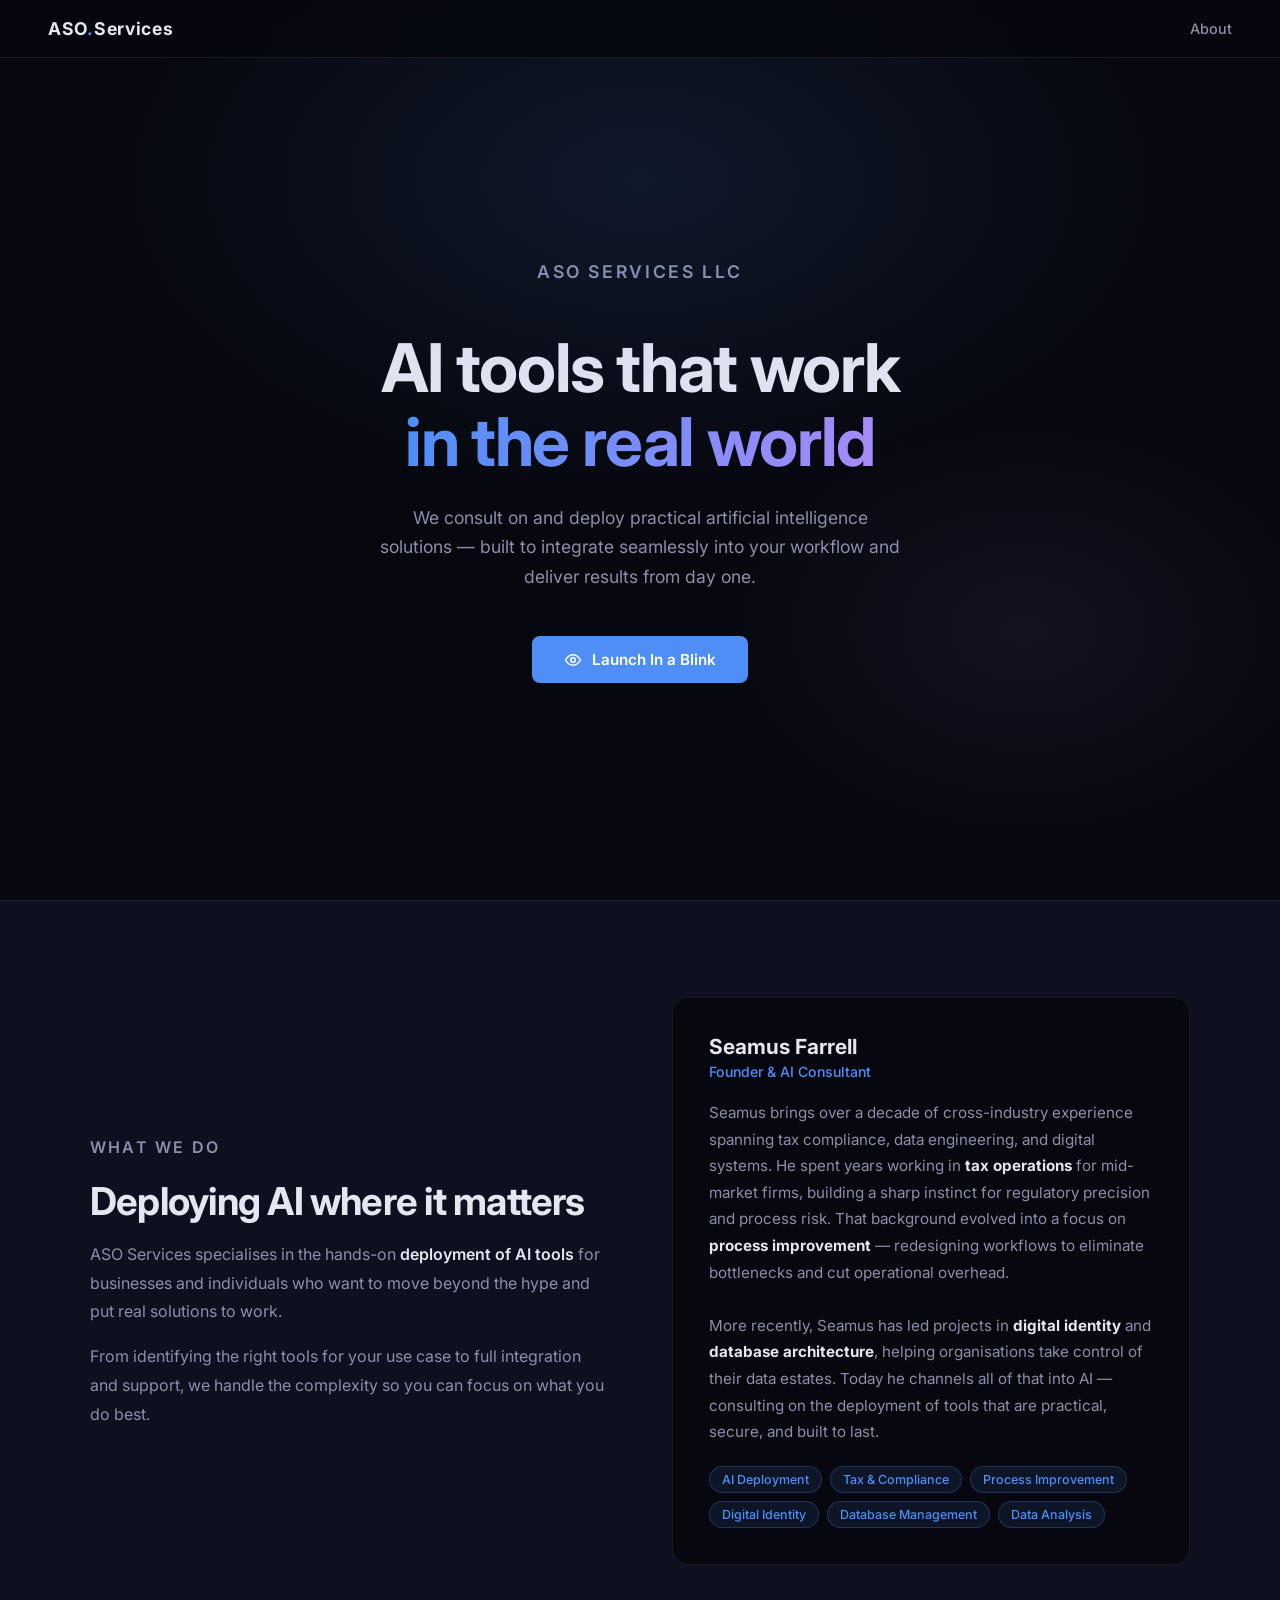
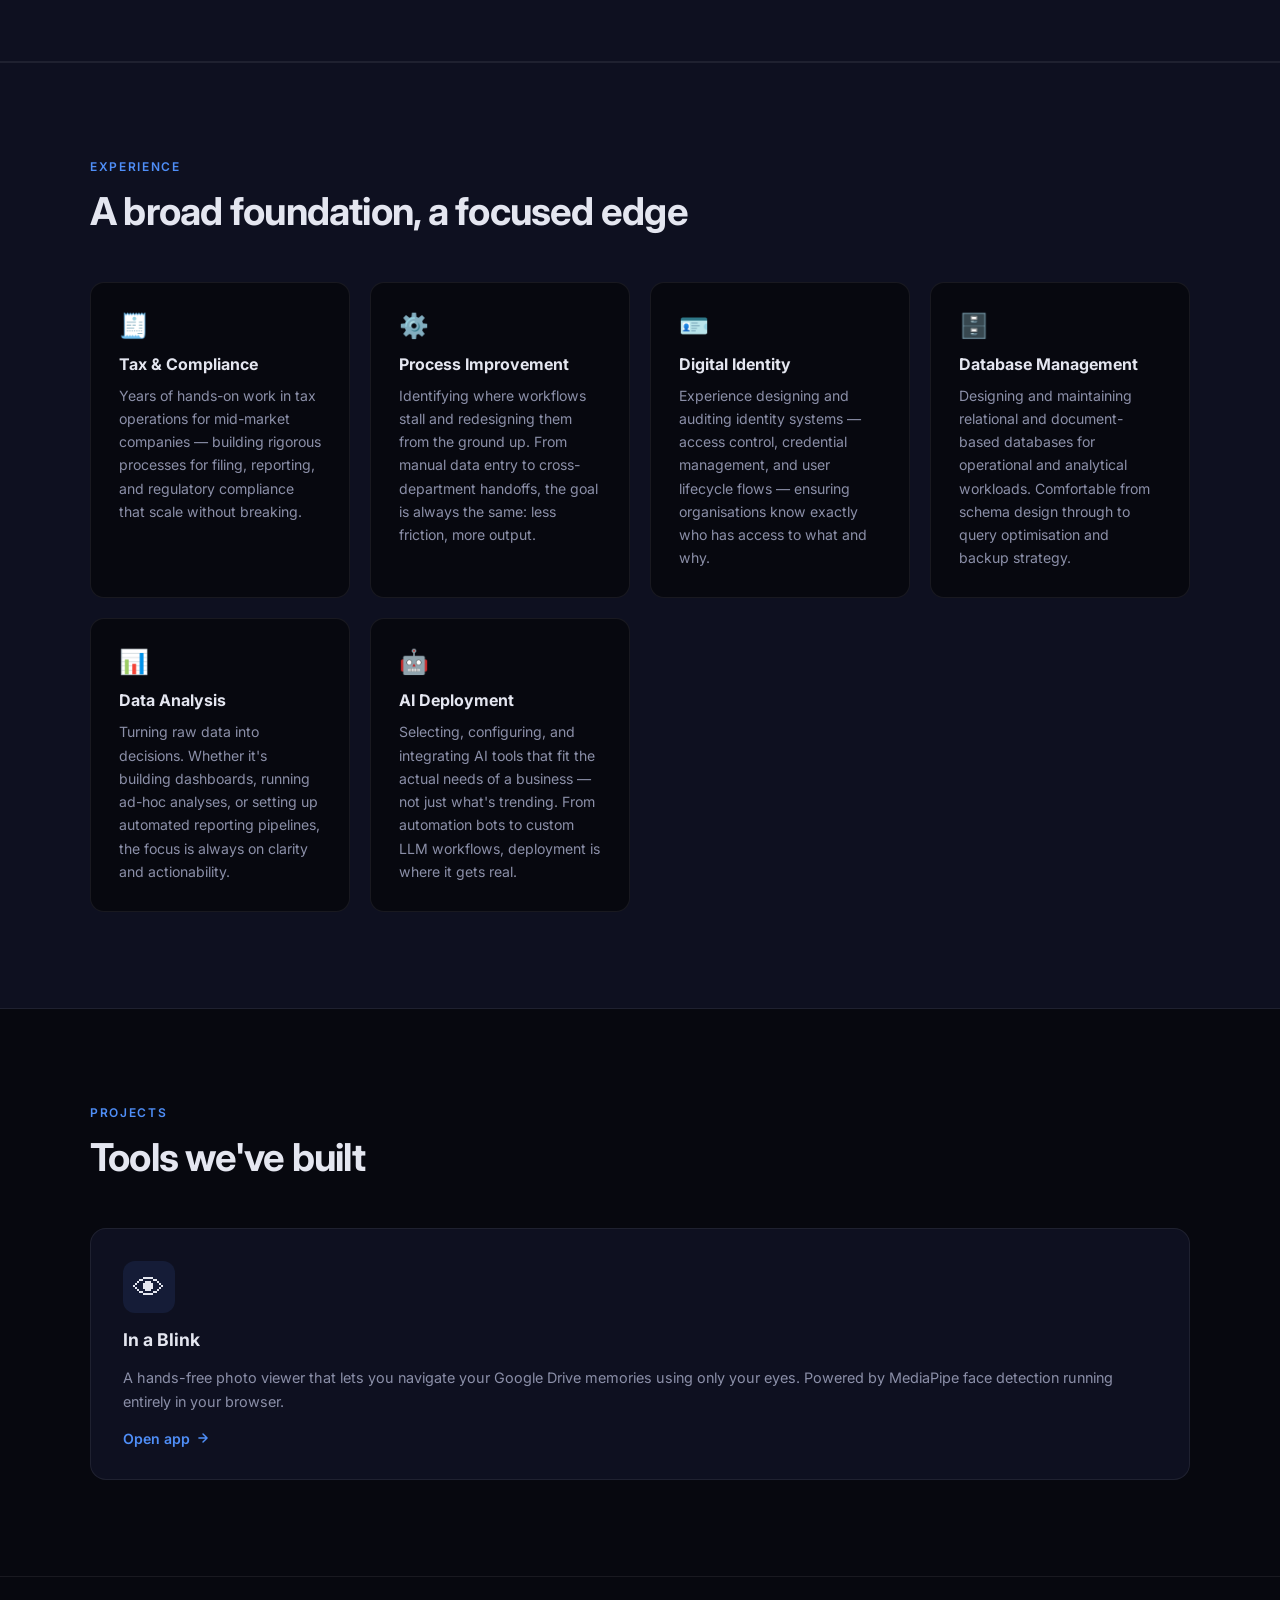
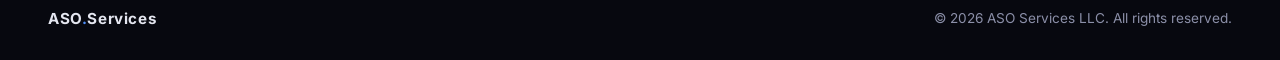
==== index.html @ 6b15230a "Expand founder bio and add expertise section Co-Authored-By: Claude Sonnet 4.6 <noreply@anthropic.co" ====
<!DOCTYPE html>
<html lang="en">
<head>
  <meta charset="UTF-8" />
  <meta name="viewport" content="width=device-width, initial-scale=1.0"/>
  <title>ASO Services LLC</title>
  <link rel="preconnect" href="https://fonts.googleapis.com" />
  <link rel="preconnect" href="https://fonts.gstatic.com" crossorigin />
  <link href="https://fonts.googleapis.com/css2?family=Inter:wght@300;400;500;600;700&display=swap" rel="stylesheet" />
  <style>
    *, *::before, *::after { margin: 0; padding: 0; box-sizing: border-box; }

    :root {
      --bg:        #07080f;
      --surface:   #0e1020;
      --border:    rgba(255,255,255,0.07);
      --accent:    #4f8ef7;
      --accent2:   #a78bfa;
      --text:      #e4e6f0;
      --muted:     #8b8fa8;
    }

    html { scroll-behavior: smooth; }

    body {
      font-family: 'Inter', sans-serif;
      background: var(--bg);
      color: var(--text);
      min-height: 100vh;
      overflow-x: hidden;
    }

    /* ── NAV ── */
    nav {
      position: fixed;
      top: 0; left: 0; right: 0;
      z-index: 100;
      display: flex;
      justify-content: space-between;
      align-items: center;
      padding: 18px 48px;
      background: rgba(7,8,15,0.85);
      backdrop-filter: blur(12px);
      border-bottom: 1px solid var(--border);
    }
    .nav-logo {
      font-size: 1.1rem;
      font-weight: 700;
      letter-spacing: 0.04em;
      color: var(--text);
    }
    .nav-logo span { color: var(--accent); }
    nav a.nav-link {
      color: var(--muted);
      text-decoration: none;
      font-size: 0.9rem;
      font-weight: 500;
      transition: color 0.2s;
    }
    nav a.nav-link:hover { color: var(--text); }

    /* ── HERO ── */
    .hero {
      min-height: 100vh;
      display: flex;
      flex-direction: column;
      justify-content: center;
      align-items: center;
      text-align: center;
      padding: 120px 24px 80px;
      position: relative;
    }
    .hero::before {
      content: '';
      position: absolute;
      inset: 0;
      background:
        radial-gradient(ellipse 60% 50% at 50% 20%, rgba(79,142,247,0.12) 0%, transparent 70%),
        radial-gradient(ellipse 40% 40% at 80% 70%, rgba(167,139,250,0.08) 0%, transparent 60%);
      pointer-events: none;
    }
    .hero-eyebrow {
      font-size: 0.78rem;
      font-weight: 600;
      letter-spacing: 0.15em;
      text-transform: uppercase;
      color: var(--accent);
      margin-bottom: 20px;
    }
    .hero h1 {
      font-size: clamp(2.4rem, 6vw, 4.2rem);
      font-weight: 700;
      line-height: 1.1;
      letter-spacing: -0.02em;
      max-width: 760px;
      margin-bottom: 24px;
    }
    .hero h1 .grad {
      background: linear-gradient(90deg, var(--accent), var(--accent2));
      -webkit-background-clip: text;
      -webkit-text-fill-color: transparent;
      background-clip: text;
    }
    .hero p {
      font-size: 1.1rem;
      color: var(--muted);
      max-width: 520px;
      line-height: 1.7;
      margin-bottom: 44px;
    }
    .btn-primary {
      display: inline-flex;
      align-items: center;
      gap: 10px;
      background: var(--accent);
      color: #fff;
      font-family: inherit;
      font-size: 0.95rem;
      font-weight: 600;
      padding: 14px 32px;
      border-radius: 8px;
      text-decoration: none;
      border: none;
      cursor: pointer;
      transition: opacity 0.2s, transform 0.2s;
    }
    .btn-primary:hover { opacity: 0.88; transform: translateY(-1px); }
    .btn-primary svg { width: 18px; height: 18px; }

    /* ── SECTION SHARED ── */
    section { padding: 96px 24px; }
    .section-inner {
      max-width: 1100px;
      margin: 0 auto;
    }
    .section-label {
      font-size: 0.75rem;
      font-weight: 600;
      letter-spacing: 0.14em;
      text-transform: uppercase;
      color: var(--accent);
      margin-bottom: 14px;
    }
    h2 {
      font-size: clamp(1.6rem, 3.5vw, 2.4rem);
      font-weight: 700;
      letter-spacing: -0.02em;
      margin-bottom: 16px;
    }

    /* ── ABOUT ── */
    #about { background: var(--surface); border-top: 1px solid var(--border); border-bottom: 1px solid var(--border); }
    .about-grid {
      display: grid;
      grid-template-columns: 1fr 1fr;
      gap: 64px;
      align-items: center;
    }
    .about-text p {
      color: var(--muted);
      line-height: 1.8;
      font-size: 1rem;
      margin-bottom: 16px;
    }
    .about-text p:last-child { margin-bottom: 0; }
    .about-text strong { color: var(--text); font-weight: 600; }
    .about-card {
      background: var(--bg);
      border: 1px solid var(--border);
      border-radius: 16px;
      padding: 36px;
    }
    .founder-name {
      font-size: 1.3rem;
      font-weight: 700;
      margin-bottom: 4px;
    }
    .founder-title {
      font-size: 0.88rem;
      color: var(--accent);
      font-weight: 500;
      margin-bottom: 20px;
    }
    .founder-bio {
      color: var(--muted);
      line-height: 1.75;
      font-size: 0.95rem;
    }
    .tag-list {
      display: flex;
      flex-wrap: wrap;
      gap: 8px;
      margin-top: 20px;
    }
    .tag {
      font-size: 0.78rem;
      font-weight: 500;
      padding: 5px 12px;
      border-radius: 99px;
      background: rgba(79,142,247,0.1);
      border: 1px solid rgba(79,142,247,0.25);
      color: var(--accent);
    }

    /* ── EXPERTISE ── */
    #expertise { background: var(--surface); border-top: 1px solid var(--border); border-bottom: 1px solid var(--border); }
    .expertise-grid {
      display: grid;
      grid-template-columns: repeat(auto-fit, minmax(260px, 1fr));
      gap: 20px;
      margin-top: 48px;
    }
    .expertise-card {
      background: var(--bg);
      border: 1px solid var(--border);
      border-radius: 14px;
      padding: 28px;
      transition: border-color 0.2s;
    }
    .expertise-card:hover { border-color: rgba(167,139,250,0.4); }
    .expertise-icon {
      font-size: 1.5rem;
      margin-bottom: 14px;
    }
    .expertise-card h3 {
      font-size: 1rem;
      font-weight: 700;
      margin-bottom: 10px;
    }
    .expertise-card p {
      color: var(--muted);
      font-size: 0.88rem;
      line-height: 1.65;
    }

    /* ── PROJECTS ── */
    #projects { background: var(--bg); }
    .projects-grid {
      display: grid;
      grid-template-columns: repeat(auto-fit, minmax(300px, 1fr));
      gap: 24px;
      margin-top: 48px;
    }
    .project-card {
      background: var(--surface);
      border: 1px solid var(--border);
      border-radius: 16px;
      padding: 32px;
      display: flex;
      flex-direction: column;
      gap: 16px;
      transition: border-color 0.2s, transform 0.2s;
    }
    .project-card:hover { border-color: rgba(79,142,247,0.4); transform: translateY(-3px); }
    .project-icon {
      font-size: 2rem;
      width: 52px;
      height: 52px;
      display: flex;
      align-items: center;
      justify-content: center;
      background: rgba(79,142,247,0.1);
      border-radius: 12px;
    }
    .project-card h3 { font-size: 1.1rem; font-weight: 700; }
    .project-card p { color: var(--muted); font-size: 0.9rem; line-height: 1.65; flex: 1; }
    .project-link {
      display: inline-flex;
      align-items: center;
      gap: 6px;
      color: var(--accent);
      font-size: 0.88rem;
      font-weight: 600;
      text-decoration: none;
      transition: gap 0.2s;
    }
    .project-link:hover { gap: 10px; }

    /* ── FOOTER ── */
    footer {
      border-top: 1px solid var(--border);
      padding: 32px 48px;
      display: flex;
      justify-content: space-between;
      align-items: center;
      color: var(--muted);
      font-size: 0.85rem;
    }
    footer .nav-logo { font-size: 0.95rem; }

    /* ── RESPONSIVE ── */
    @media (max-width: 700px) {
      nav { padding: 16px 20px; }
      .about-grid { grid-template-columns: 1fr; gap: 36px; }
      footer { flex-direction: column; gap: 12px; text-align: center; }
    }
  </style>
</head>
<body>

  <nav>
    <div class="nav-logo">ASO<span>.</span>Services</div>
    <a href="#about" class="nav-link">About</a>
  </nav>

  <!-- HERO -->
  <section class="hero">
    <p class="hero-eyebrow">ASO Services LLC</p>
    <h1>AI tools that work<br><span class="grad">in the real world</span></h1>
    <p>We consult on and deploy practical artificial intelligence solutions — built to integrate seamlessly into your workflow and deliver results from day one.</p>
    <a href="app.html" class="btn-primary">
      <svg viewBox="0 0 24 24" fill="none" stroke="currentColor" stroke-width="2" stroke-linecap="round" stroke-linejoin="round">
        <circle cx="12" cy="12" r="3"/><path d="M2 12s4-7 10-7 10 7 10 7-4 7-10 7-10-7-10-7z"/>
      </svg>
      Launch In a Blink
    </a>
  </section>

  <!-- ABOUT -->
  <section id="about">
    <div class="section-inner">
      <div class="about-grid">
        <div class="about-text">
          <p class="section-label">What We Do</p>
          <h2>Deploying AI where it matters</h2>
          <p>ASO Services specialises in the hands-on <strong>deployment of AI tools</strong> for businesses and individuals who want to move beyond the hype and put real solutions to work.</p>
          <p>From identifying the right tools for your use case to full integration and support, we handle the complexity so you can focus on what you do best.</p>
        </div>
        <div class="about-card">
          <div class="founder-name">Seamus Farrell</div>
          <div class="founder-title">Founder &amp; AI Consultant</div>
          <div class="founder-bio">
            Seamus brings over a decade of cross-industry experience spanning tax compliance, data engineering, and digital systems. He spent years working in <strong style="color:var(--text)">tax operations</strong> for mid-market firms, building a sharp instinct for regulatory precision and process risk. That background evolved into a focus on <strong style="color:var(--text)">process improvement</strong> — redesigning workflows to eliminate bottlenecks and cut operational overhead.<br><br>
            More recently, Seamus has led projects in <strong style="color:var(--text)">digital identity</strong> and <strong style="color:var(--text)">database architecture</strong>, helping organisations take control of their data estates. Today he channels all of that into AI — consulting on the deployment of tools that are practical, secure, and built to last.
          </div>
          <div class="tag-list">
            <span class="tag">AI Deployment</span>
            <span class="tag">Tax & Compliance</span>
            <span class="tag">Process Improvement</span>
            <span class="tag">Digital Identity</span>
            <span class="tag">Database Management</span>
            <span class="tag">Data Analysis</span>
          </div>
        </div>
      </div>
    </div>
  </section>

  <!-- EXPERTISE -->
  <section id="expertise">
    <div class="section-inner">
      <p class="section-label">Experience</p>
      <h2>A broad foundation, a focused edge</h2>
      <div class="expertise-grid">

        <div class="expertise-card">
          <div class="expertise-icon">🧾</div>
          <h3>Tax &amp; Compliance</h3>
          <p>Years of hands-on work in tax operations for mid-market companies — building rigorous processes for filing, reporting, and regulatory compliance that scale without breaking.</p>
        </div>

        <div class="expertise-card">
          <div class="expertise-icon">⚙️</div>
          <h3>Process Improvement</h3>
          <p>Identifying where workflows stall and redesigning them from the ground up. From manual data entry to cross-department handoffs, the goal is always the same: less friction, more output.</p>
        </div>

        <div class="expertise-card">
          <div class="expertise-icon">🪪</div>
          <h3>Digital Identity</h3>
          <p>Experience designing and auditing identity systems — access control, credential management, and user lifecycle flows — ensuring organisations know exactly who has access to what and why.</p>
        </div>

        <div class="expertise-card">
          <div class="expertise-icon">🗄️</div>
          <h3>Database Management</h3>
          <p>Designing and maintaining relational and document-based databases for operational and analytical workloads. Comfortable from schema design through to query optimisation and backup strategy.</p>
        </div>

        <div class="expertise-card">
          <div class="expertise-icon">📊</div>
          <h3>Data Analysis</h3>
          <p>Turning raw data into decisions. Whether it's building dashboards, running ad-hoc analyses, or setting up automated reporting pipelines, the focus is always on clarity and actionability.</p>
        </div>

        <div class="expertise-card">
          <div class="expertise-icon">🤖</div>
          <h3>AI Deployment</h3>
          <p>Selecting, configuring, and integrating AI tools that fit the actual needs of a business — not just what's trending. From automation bots to custom LLM workflows, deployment is where it gets real.</p>
        </div>

      </div>
    </div>
  </section>

  <!-- PROJECTS -->
  <section id="projects">
    <div class="section-inner">
      <p class="section-label">Projects</p>
      <h2>Tools we've built</h2>
      <div class="projects-grid">
        <div class="project-card">
          <div class="project-icon">👁</div>
          <h3>In a Blink</h3>
          <p>A hands-free photo viewer that lets you navigate your Google Drive memories using only your eyes. Powered by MediaPipe face detection running entirely in your browser.</p>
          <a href="app.html" class="project-link">
            Open app
            <svg width="14" height="14" viewBox="0 0 24 24" fill="none" stroke="currentColor" stroke-width="2.5" stroke-linecap="round" stroke-linejoin="round">
              <path d="M5 12h14M12 5l7 7-7 7"/>
            </svg>
          </a>
        </div>
      </div>
    </div>
  </section>

  <footer>
    <div class="nav-logo">ASO<span style="color:var(--accent)">.</span>Services</div>
    <div>&copy; 2026 ASO Services LLC. All rights reserved.</div>
  </footer>

</body>
</html>
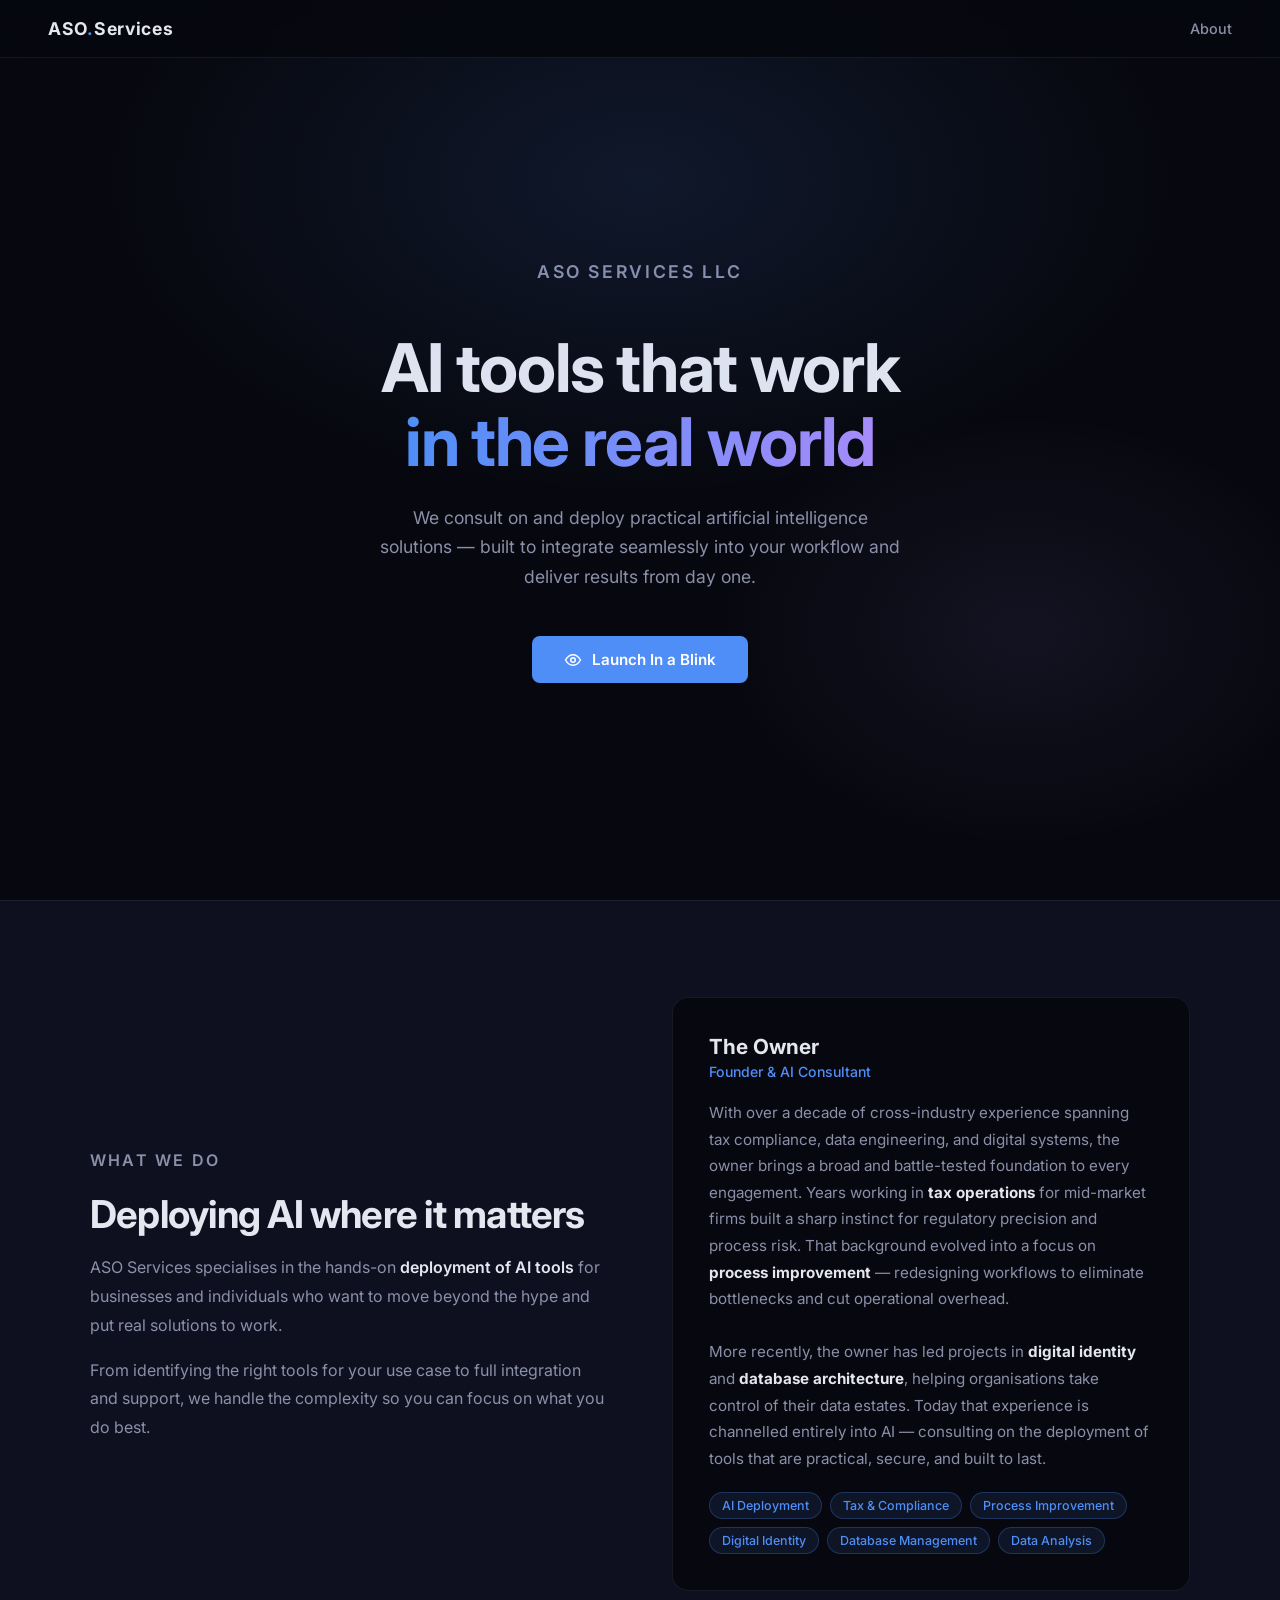
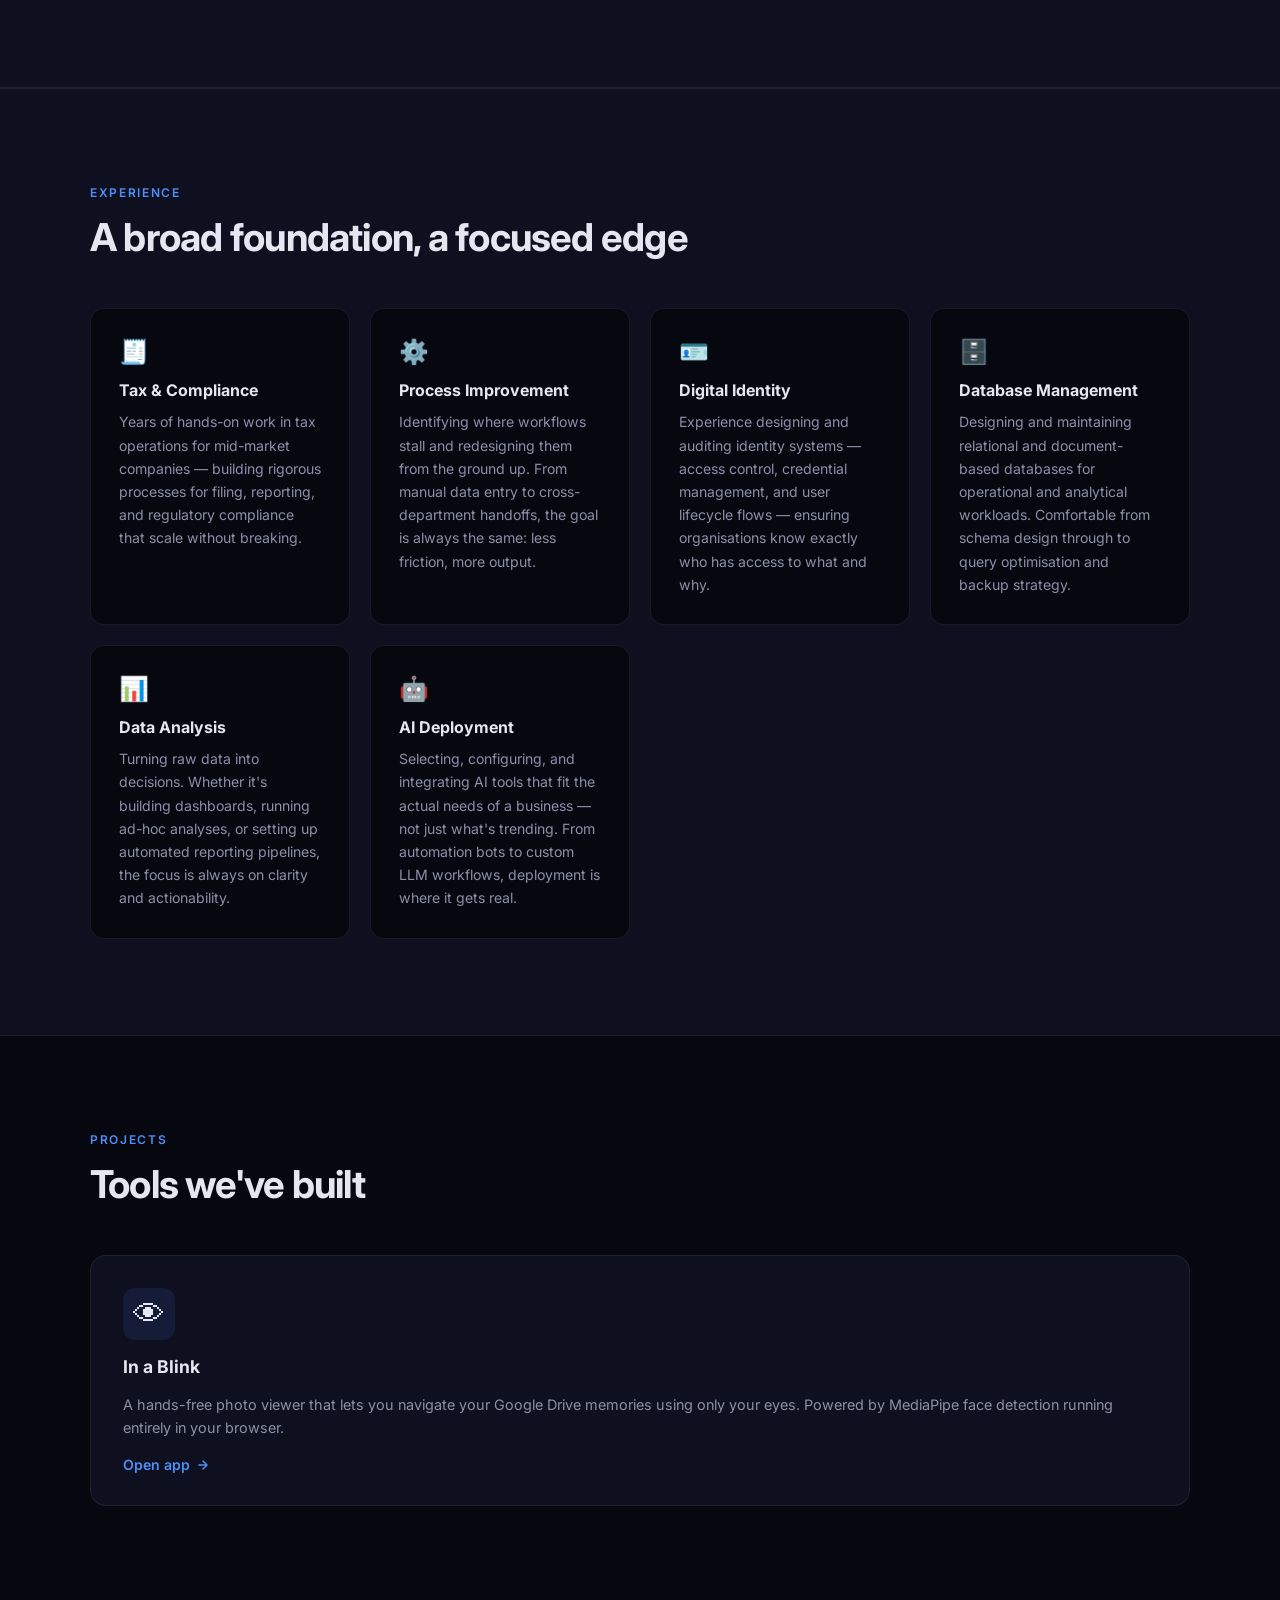
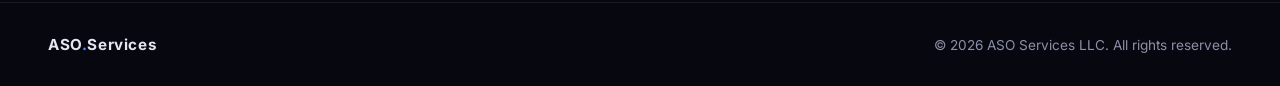
==== commit 9493f525: "Replace founder name with 'The Owner' Co-Authored-By: Claude Sonnet 4.6 <noreply@anthropic.com>" ====
--- a/index.html
+++ b/index.html
@@ -327,11 +327,11 @@
           <p>From identifying the right tools for your use case to full integration and support, we handle the complexity so you can focus on what you do best.</p>
         </div>
         <div class="about-card">
-          <div class="founder-name">Seamus Farrell</div>
+          <div class="founder-name">The Owner</div>
           <div class="founder-title">Founder &amp; AI Consultant</div>
           <div class="founder-bio">
-            Seamus brings over a decade of cross-industry experience spanning tax compliance, data engineering, and digital systems. He spent years working in <strong style="color:var(--text)">tax operations</strong> for mid-market firms, building a sharp instinct for regulatory precision and process risk. That background evolved into a focus on <strong style="color:var(--text)">process improvement</strong> — redesigning workflows to eliminate bottlenecks and cut operational overhead.<br><br>
-            More recently, Seamus has led projects in <strong style="color:var(--text)">digital identity</strong> and <strong style="color:var(--text)">database architecture</strong>, helping organisations take control of their data estates. Today he channels all of that into AI — consulting on the deployment of tools that are practical, secure, and built to last.
+            With over a decade of cross-industry experience spanning tax compliance, data engineering, and digital systems, the owner brings a broad and battle-tested foundation to every engagement. Years working in <strong style="color:var(--text)">tax operations</strong> for mid-market firms built a sharp instinct for regulatory precision and process risk. That background evolved into a focus on <strong style="color:var(--text)">process improvement</strong> — redesigning workflows to eliminate bottlenecks and cut operational overhead.<br><br>
+            More recently, the owner has led projects in <strong style="color:var(--text)">digital identity</strong> and <strong style="color:var(--text)">database architecture</strong>, helping organisations take control of their data estates. Today that experience is channelled entirely into AI — consulting on the deployment of tools that are practical, secure, and built to last.
           </div>
           <div class="tag-list">
             <span class="tag">AI Deployment</span>
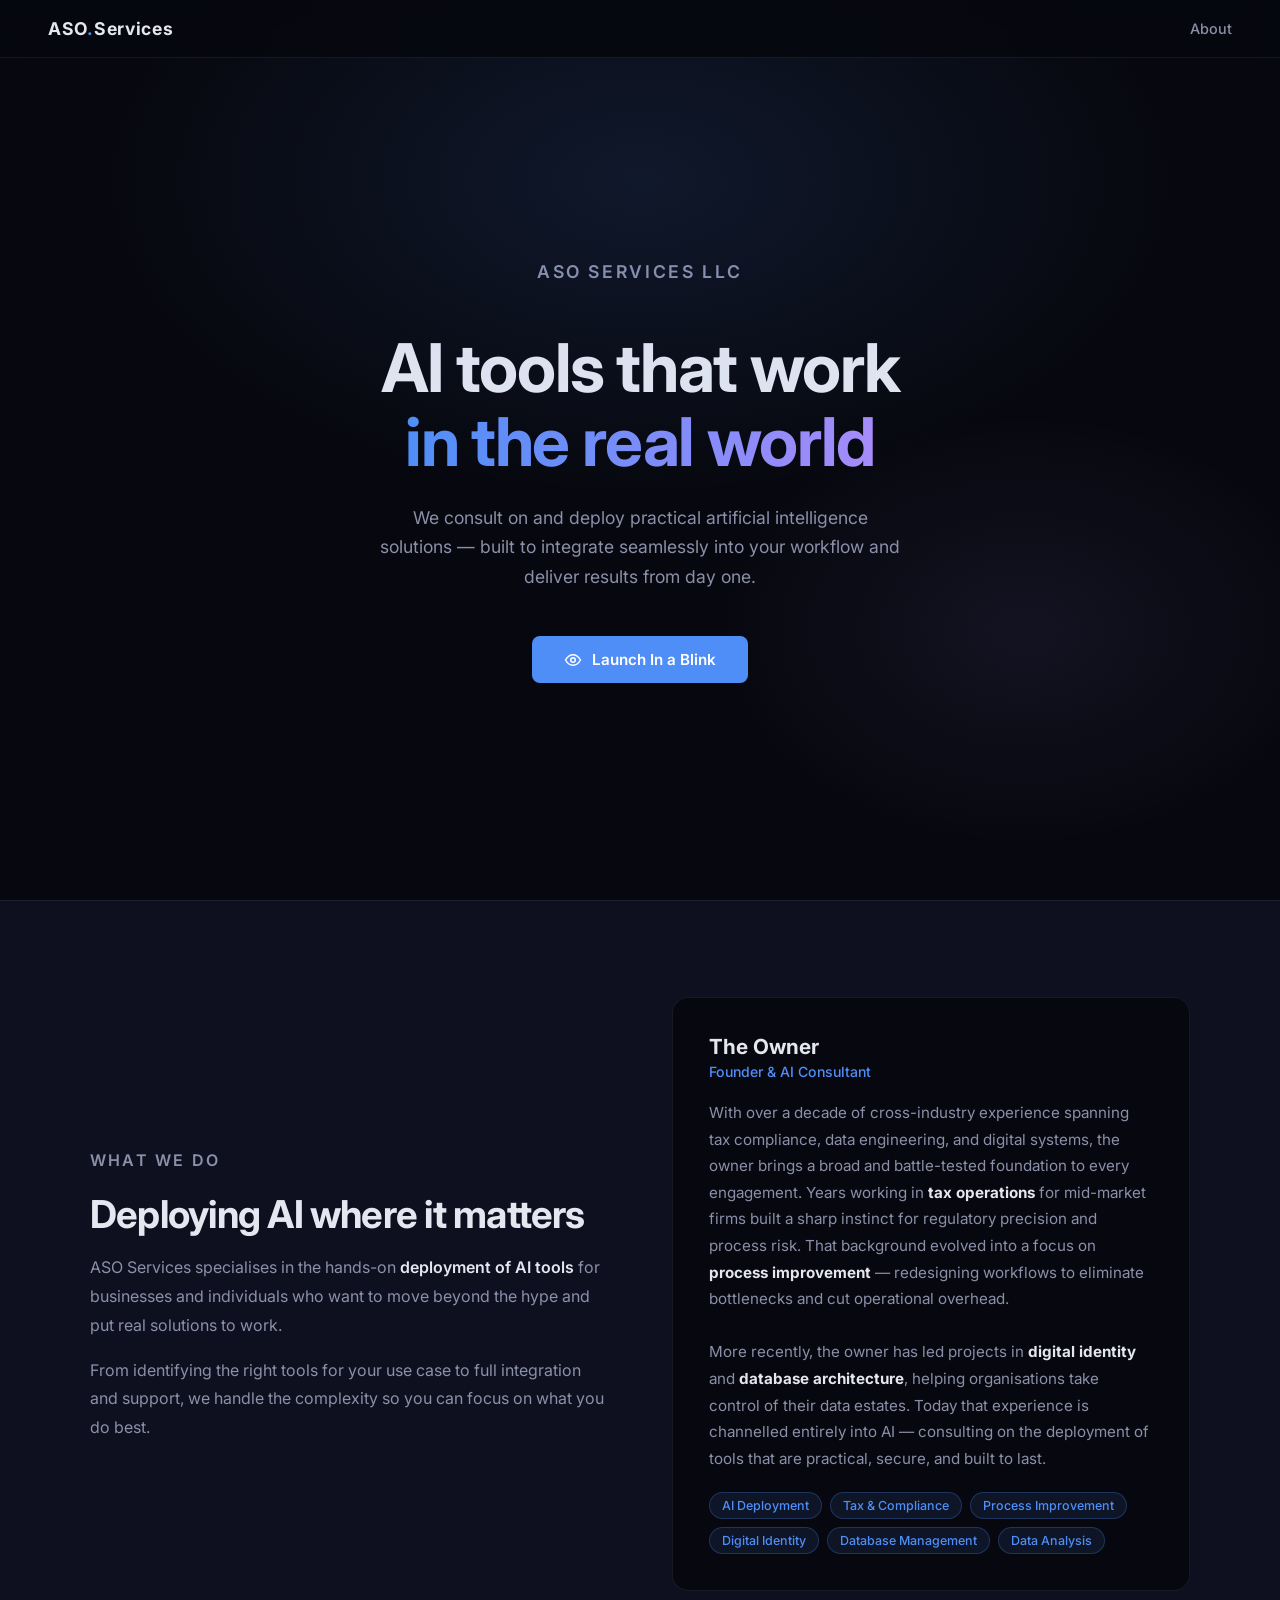
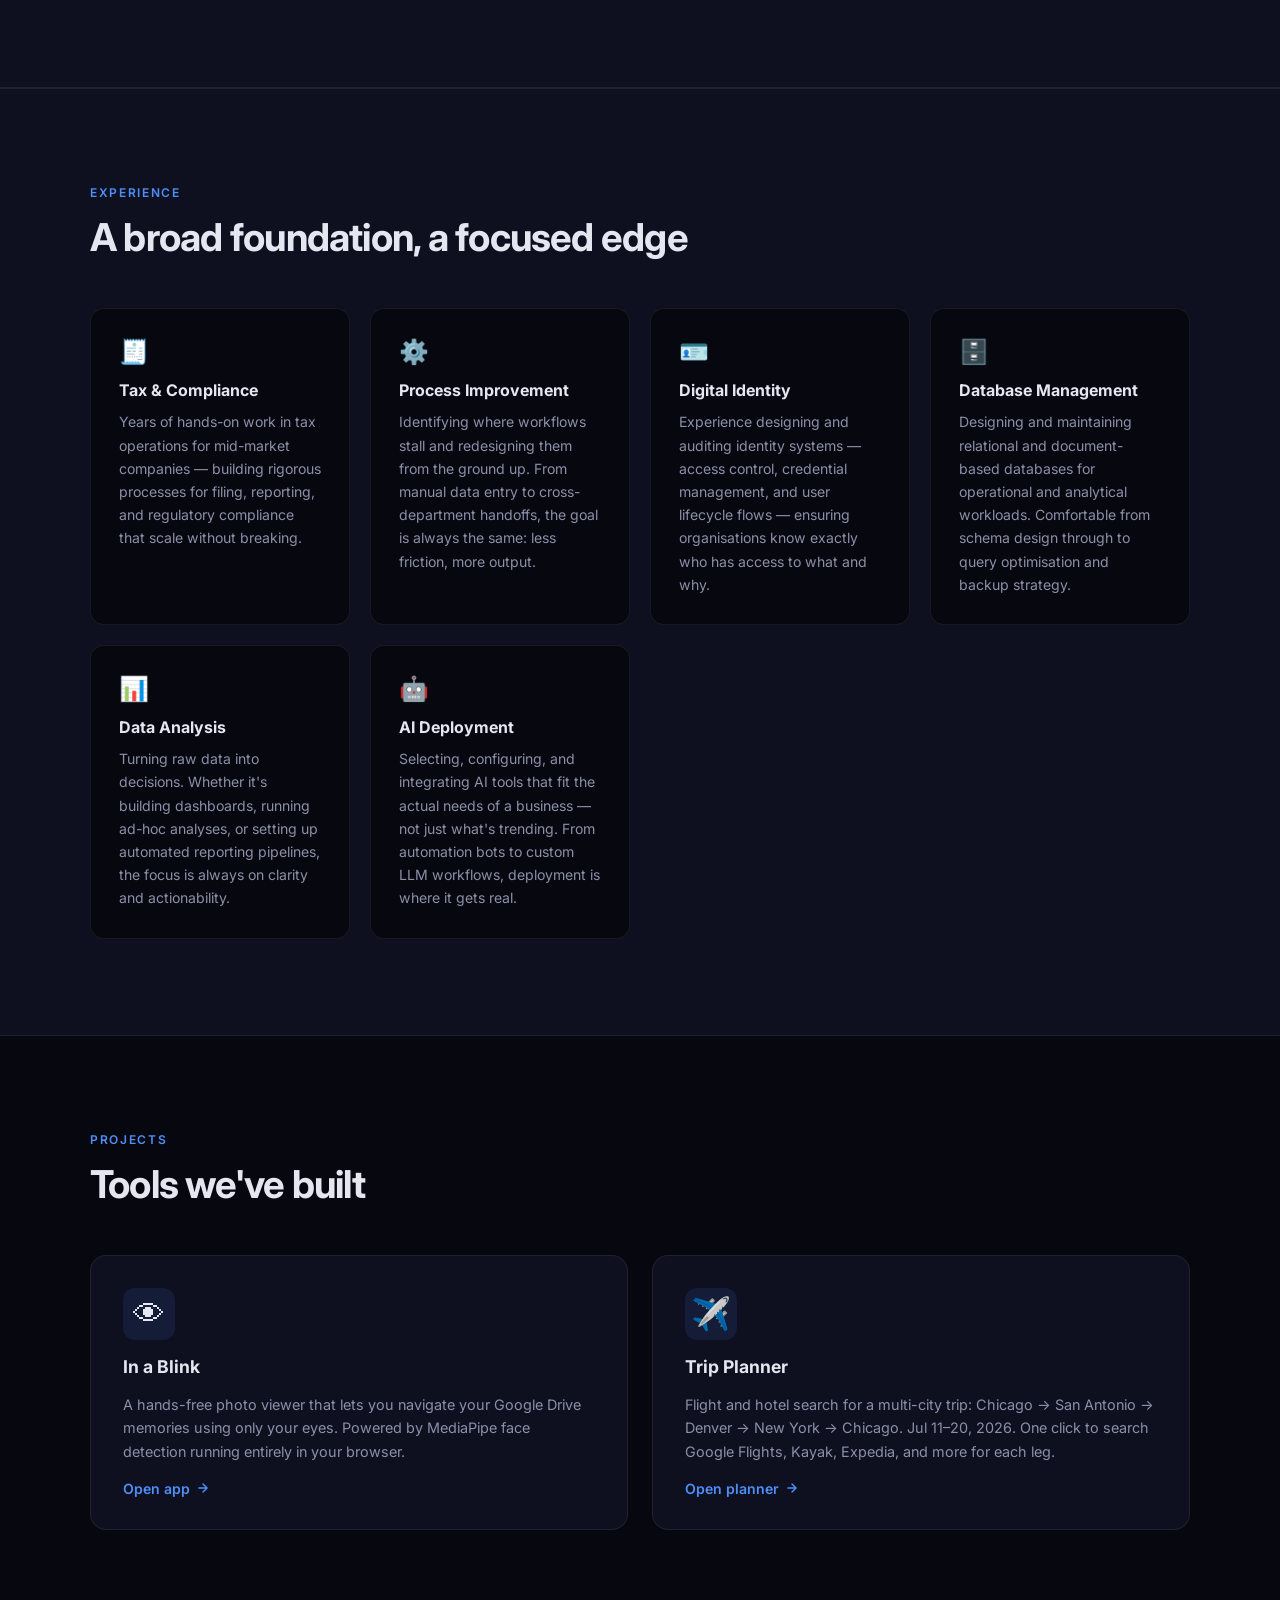
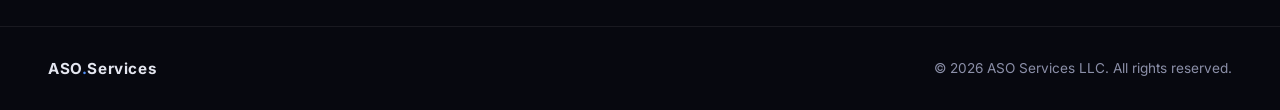
==== commit 9fdea6cb: "Add files via upload" ====
--- a/index.html
+++ b/index.html
@@ -1,423 +1,434 @@
 <!DOCTYPE html>
 <html lang="en">
 <head>
-  <meta charset="UTF-8" />
-  <meta name="viewport" content="width=device-width, initial-scale=1.0"/>
-  <title>ASO Services LLC</title>
-  <link rel="preconnect" href="https://fonts.googleapis.com" />
-  <link rel="preconnect" href="https://fonts.gstatic.com" crossorigin />
-  <link href="https://fonts.googleapis.com/css2?family=Inter:wght@300;400;500;600;700&display=swap" rel="stylesheet" />
-  <style>
-    *, *::before, *::after { margin: 0; padding: 0; box-sizing: border-box; }
-
-    :root {
-      --bg:        #07080f;
-      --surface:   #0e1020;
-      --border:    rgba(255,255,255,0.07);
-      --accent:    #4f8ef7;
-      --accent2:   #a78bfa;
-      --text:      #e4e6f0;
-      --muted:     #8b8fa8;
-    }
-
-    html { scroll-behavior: smooth; }
-
-    body {
-      font-family: 'Inter', sans-serif;
-      background: var(--bg);
-      color: var(--text);
-      min-height: 100vh;
-      overflow-x: hidden;
-    }
-
-    /* ── NAV ── */
-    nav {
-      position: fixed;
-      top: 0; left: 0; right: 0;
-      z-index: 100;
-      display: flex;
-      justify-content: space-between;
-      align-items: center;
-      padding: 18px 48px;
-      background: rgba(7,8,15,0.85);
-      backdrop-filter: blur(12px);
-      border-bottom: 1px solid var(--border);
-    }
-    .nav-logo {
-      font-size: 1.1rem;
-      font-weight: 700;
-      letter-spacing: 0.04em;
-      color: var(--text);
-    }
-    .nav-logo span { color: var(--accent); }
-    nav a.nav-link {
-      color: var(--muted);
-      text-decoration: none;
-      font-size: 0.9rem;
-      font-weight: 500;
-      transition: color 0.2s;
-    }
-    nav a.nav-link:hover { color: var(--text); }
-
-    /* ── HERO ── */
-    .hero {
-      min-height: 100vh;
-      display: flex;
-      flex-direction: column;
-      justify-content: center;
-      align-items: center;
-      text-align: center;
-      padding: 120px 24px 80px;
-      position: relative;
-    }
-    .hero::before {
-      content: '';
-      position: absolute;
-      inset: 0;
-      background:
-        radial-gradient(ellipse 60% 50% at 50% 20%, rgba(79,142,247,0.12) 0%, transparent 70%),
-        radial-gradient(ellipse 40% 40% at 80% 70%, rgba(167,139,250,0.08) 0%, transparent 60%);
-      pointer-events: none;
-    }
-    .hero-eyebrow {
-      font-size: 0.78rem;
-      font-weight: 600;
-      letter-spacing: 0.15em;
-      text-transform: uppercase;
-      color: var(--accent);
-      margin-bottom: 20px;
-    }
-    .hero h1 {
-      font-size: clamp(2.4rem, 6vw, 4.2rem);
-      font-weight: 700;
-      line-height: 1.1;
-      letter-spacing: -0.02em;
-      max-width: 760px;
-      margin-bottom: 24px;
-    }
-    .hero h1 .grad {
-      background: linear-gradient(90deg, var(--accent), var(--accent2));
-      -webkit-background-clip: text;
-      -webkit-text-fill-color: transparent;
-      background-clip: text;
-    }
-    .hero p {
-      font-size: 1.1rem;
-      color: var(--muted);
-      max-width: 520px;
-      line-height: 1.7;
-      margin-bottom: 44px;
-    }
-    .btn-primary {
-      display: inline-flex;
-      align-items: center;
-      gap: 10px;
-      background: var(--accent);
-      color: #fff;
-      font-family: inherit;
-      font-size: 0.95rem;
-      font-weight: 600;
-      padding: 14px 32px;
-      border-radius: 8px;
-      text-decoration: none;
-      border: none;
-      cursor: pointer;
-      transition: opacity 0.2s, transform 0.2s;
-    }
-    .btn-primary:hover { opacity: 0.88; transform: translateY(-1px); }
-    .btn-primary svg { width: 18px; height: 18px; }
-
-    /* ── SECTION SHARED ── */
-    section { padding: 96px 24px; }
-    .section-inner {
-      max-width: 1100px;
-      margin: 0 auto;
-    }
-    .section-label {
-      font-size: 0.75rem;
-      font-weight: 600;
-      letter-spacing: 0.14em;
-      text-transform: uppercase;
-      color: var(--accent);
-      margin-bottom: 14px;
-    }
-    h2 {
-      font-size: clamp(1.6rem, 3.5vw, 2.4rem);
-      font-weight: 700;
-      letter-spacing: -0.02em;
-      margin-bottom: 16px;
-    }
-
-    /* ── ABOUT ── */
-    #about { background: var(--surface); border-top: 1px solid var(--border); border-bottom: 1px solid var(--border); }
-    .about-grid {
-      display: grid;
-      grid-template-columns: 1fr 1fr;
-      gap: 64px;
-      align-items: center;
-    }
-    .about-text p {
-      color: var(--muted);
-      line-height: 1.8;
-      font-size: 1rem;
-      margin-bottom: 16px;
-    }
-    .about-text p:last-child { margin-bottom: 0; }
-    .about-text strong { color: var(--text); font-weight: 600; }
-    .about-card {
-      background: var(--bg);
-      border: 1px solid var(--border);
-      border-radius: 16px;
-      padding: 36px;
-    }
-    .founder-name {
-      font-size: 1.3rem;
-      font-weight: 700;
-      margin-bottom: 4px;
-    }
-    .founder-title {
-      font-size: 0.88rem;
-      color: var(--accent);
-      font-weight: 500;
-      margin-bottom: 20px;
-    }
-    .founder-bio {
-      color: var(--muted);
-      line-height: 1.75;
-      font-size: 0.95rem;
-    }
-    .tag-list {
-      display: flex;
-      flex-wrap: wrap;
-      gap: 8px;
-      margin-top: 20px;
-    }
-    .tag {
-      font-size: 0.78rem;
-      font-weight: 500;
-      padding: 5px 12px;
-      border-radius: 99px;
-      background: rgba(79,142,247,0.1);
-      border: 1px solid rgba(79,142,247,0.25);
-      color: var(--accent);
-    }
-
-    /* ── EXPERTISE ── */
-    #expertise { background: var(--surface); border-top: 1px solid var(--border); border-bottom: 1px solid var(--border); }
-    .expertise-grid {
-      display: grid;
-      grid-template-columns: repeat(auto-fit, minmax(260px, 1fr));
-      gap: 20px;
-      margin-top: 48px;
-    }
-    .expertise-card {
-      background: var(--bg);
-      border: 1px solid var(--border);
-      border-radius: 14px;
-      padding: 28px;
-      transition: border-color 0.2s;
-    }
-    .expertise-card:hover { border-color: rgba(167,139,250,0.4); }
-    .expertise-icon {
-      font-size: 1.5rem;
-      margin-bottom: 14px;
-    }
-    .expertise-card h3 {
-      font-size: 1rem;
-      font-weight: 700;
-      margin-bottom: 10px;
-    }
-    .expertise-card p {
-      color: var(--muted);
-      font-size: 0.88rem;
-      line-height: 1.65;
-    }
-
-    /* ── PROJECTS ── */
-    #projects { background: var(--bg); }
-    .projects-grid {
-      display: grid;
-      grid-template-columns: repeat(auto-fit, minmax(300px, 1fr));
-      gap: 24px;
-      margin-top: 48px;
-    }
-    .project-card {
-      background: var(--surface);
-      border: 1px solid var(--border);
-      border-radius: 16px;
-      padding: 32px;
-      display: flex;
-      flex-direction: column;
-      gap: 16px;
-      transition: border-color 0.2s, transform 0.2s;
-    }
-    .project-card:hover { border-color: rgba(79,142,247,0.4); transform: translateY(-3px); }
-    .project-icon {
-      font-size: 2rem;
-      width: 52px;
-      height: 52px;
-      display: flex;
-      align-items: center;
-      justify-content: center;
-      background: rgba(79,142,247,0.1);
-      border-radius: 12px;
-    }
-    .project-card h3 { font-size: 1.1rem; font-weight: 700; }
-    .project-card p { color: var(--muted); font-size: 0.9rem; line-height: 1.65; flex: 1; }
-    .project-link {
-      display: inline-flex;
-      align-items: center;
-      gap: 6px;
-      color: var(--accent);
-      font-size: 0.88rem;
-      font-weight: 600;
-      text-decoration: none;
-      transition: gap 0.2s;
-    }
-    .project-link:hover { gap: 10px; }
-
-    /* ── FOOTER ── */
-    footer {
-      border-top: 1px solid var(--border);
-      padding: 32px 48px;
-      display: flex;
-      justify-content: space-between;
-      align-items: center;
-      color: var(--muted);
-      font-size: 0.85rem;
-    }
-    footer .nav-logo { font-size: 0.95rem; }
-
-    /* ── RESPONSIVE ── */
-    @media (max-width: 700px) {
-      nav { padding: 16px 20px; }
-      .about-grid { grid-template-columns: 1fr; gap: 36px; }
-      footer { flex-direction: column; gap: 12px; text-align: center; }
-    }
-  </style>
+<meta charset="UTF-8" />
+<meta name="viewport" content="width=device-width, initial-scale=1.0"/>
+<title>ASO Services LLC</title>
+<link rel="preconnect" href="https://fonts.googleapis.com" />
+<link rel="preconnect" href="https://fonts.gstatic.com" crossorigin />
+<link href="https://fonts.googleapis.com/css2?family=Inter:wght@300;400;500;600;700&display=swap" rel="stylesheet" />
+<style>
+*, *::before, *::after { margin: 0; padding: 0; box-sizing: border-box; }
+
+:root {
+--bg: #07080f;
+--surface: #0e1020;
+--border: rgba(255,255,255,0.07);
+--accent: #4f8ef7;
+--accent2: #a78bfa;
+--text: #e4e6f0;
+--muted: #8b8fa8;
+}
+
+html { scroll-behavior: smooth; }
+
+body {
+font-family: 'Inter', sans-serif;
+background: var(--bg);
+color: var(--text);
+min-height: 100vh;
+overflow-x: hidden;
+}
+
+/* ── NAV ── */
+nav {
+position: fixed;
+top: 0; left: 0; right: 0;
+z-index: 100;
+display: flex;
+justify-content: space-between;
+align-items: center;
+padding: 18px 48px;
+background: rgba(7,8,15,0.85);
+backdrop-filter: blur(12px);
+border-bottom: 1px solid var(--border);
+}
+.nav-logo {
+font-size: 1.1rem;
+font-weight: 700;
+letter-spacing: 0.04em;
+color: var(--text);
+}
+.nav-logo span { color: var(--accent); }
+nav a.nav-link {
+color: var(--muted);
+text-decoration: none;
+font-size: 0.9rem;
+font-weight: 500;
+transition: color 0.2s;
+}
+nav a.nav-link:hover { color: var(--text); }
+
+/* ── HERO ── */
+.hero {
+min-height: 100vh;
+display: flex;
+flex-direction: column;
+justify-content: center;
+align-items: center;
+text-align: center;
+padding: 120px 24px 80px;
+position: relative;
+}
+.hero::before {
+content: '';
+position: absolute;
+inset: 0;
+background:
+radial-gradient(ellipse 60% 50% at 50% 20%, rgba(79,142,247,0.12) 0%, transparent 70%),
+radial-gradient(ellipse 40% 40% at 80% 70%, rgba(167,139,250,0.08) 0%, transparent 60%);
+pointer-events: none;
+}
+.hero-eyebrow {
+font-size: 0.78rem;
+font-weight: 600;
+letter-spacing: 0.15em;
+text-transform: uppercase;
+color: var(--accent);
+margin-bottom: 20px;
+}
+.hero h1 {
+font-size: clamp(2.4rem, 6vw, 4.2rem);
+font-weight: 700;
+line-height: 1.1;
+letter-spacing: -0.02em;
+max-width: 760px;
+margin-bottom: 24px;
+}
+.hero h1 .grad {
+background: linear-gradient(90deg, var(--accent), var(--accent2));
+-webkit-background-clip: text;
+-webkit-text-fill-color: transparent;
+background-clip: text;
+}
+.hero p {
+font-size: 1.1rem;
+color: var(--muted);
+max-width: 520px;
+line-height: 1.7;
+margin-bottom: 44px;
+}
+.btn-primary {
+display: inline-flex;
+align-items: center;
+gap: 10px;
+background: var(--accent);
+color: #fff;
+font-family: inherit;
+font-size: 0.95rem;
+font-weight: 600;
+padding: 14px 32px;
+border-radius: 8px;
+text-decoration: none;
+border: none;
+cursor: pointer;
+transition: opacity 0.2s, transform 0.2s;
+}
+.btn-primary:hover { opacity: 0.88; transform: translateY(-1px); }
+.btn-primary svg { width: 18px; height: 18px; }
+
+/* ── SECTION SHARED ── */
+section { padding: 96px 24px; }
+.section-inner {
+max-width: 1100px;
+margin: 0 auto;
+}
+.section-label {
+font-size: 0.75rem;
+font-weight: 600;
+letter-spacing: 0.14em;
+text-transform: uppercase;
+color: var(--accent);
+margin-bottom: 14px;
+}
+h2 {
+font-size: clamp(1.6rem, 3.5vw, 2.4rem);
+font-weight: 700;
+letter-spacing: -0.02em;
+margin-bottom: 16px;
+}
+
+/* ── ABOUT ── */
+#about { background: var(--surface); border-top: 1px solid var(--border); border-bottom: 1px solid var(--border); }
+.about-grid {
+display: grid;
+grid-template-columns: 1fr 1fr;
+gap: 64px;
+align-items: center;
+}
+.about-text p {
+color: var(--muted);
+line-height: 1.8;
+font-size: 1rem;
+margin-bottom: 16px;
+}
+.about-text p:last-child { margin-bottom: 0; }
+.about-text strong { color: var(--text); font-weight: 600; }
+.about-card {
+background: var(--bg);
+border: 1px solid var(--border);
+border-radius: 16px;
+padding: 36px;
+}
+.founder-name {
+font-size: 1.3rem;
+font-weight: 700;
+margin-bottom: 4px;
+}
+.founder-title {
+font-size: 0.88rem;
+color: var(--accent);
+font-weight: 500;
+margin-bottom: 20px;
+}
+.founder-bio {
+color: var(--muted);
+line-height: 1.75;
+font-size: 0.95rem;
+}
+.tag-list {
+display: flex;
+flex-wrap: wrap;
+gap: 8px;
+margin-top: 20px;
+}
+.tag {
+font-size: 0.78rem;
+font-weight: 500;
+padding: 5px 12px;
+border-radius: 99px;
+background: rgba(79,142,247,0.1);
+border: 1px solid rgba(79,142,247,0.25);
+color: var(--accent);
+}
+
+/* ── EXPERTISE ── */
+#expertise { background: var(--surface); border-top: 1px solid var(--border); border-bottom: 1px solid var(--border); }
+.expertise-grid {
+display: grid;
+grid-template-columns: repeat(auto-fit, minmax(260px, 1fr));
+gap: 20px;
+margin-top: 48px;
+}
+.expertise-card {
+background: var(--bg);
+border: 1px solid var(--border);
+border-radius: 14px;
+padding: 28px;
+transition: border-color 0.2s;
+}
+.expertise-card:hover { border-color: rgba(167,139,250,0.4); }
+.expertise-icon {
+font-size: 1.5rem;
+margin-bottom: 14px;
+}
+.expertise-card h3 {
+font-size: 1rem;
+font-weight: 700;
+margin-bottom: 10px;
+}
+.expertise-card p {
+color: var(--muted);
+font-size: 0.88rem;
+line-height: 1.65;
+}
+
+/* ── PROJECTS ── */
+#projects { background: var(--bg); }
+.projects-grid {
+display: grid;
+grid-template-columns: repeat(auto-fit, minmax(300px, 1fr));
+gap: 24px;
+margin-top: 48px;
+}
+.project-card {
+background: var(--surface);
+border: 1px solid var(--border);
+border-radius: 16px;
+padding: 32px;
+display: flex;
+flex-direction: column;
+gap: 16px;
+transition: border-color 0.2s, transform 0.2s;
+}
+.project-card:hover { border-color: rgba(79,142,247,0.4); transform: translateY(-3px); }
+.project-icon {
+font-size: 2rem;
+width: 52px;
+height: 52px;
+display: flex;
+align-items: center;
+justify-content: center;
+background: rgba(79,142,247,0.1);
+border-radius: 12px;
+}
+.project-card h3 { font-size: 1.1rem; font-weight: 700; }
+.project-card p { color: var(--muted); font-size: 0.9rem; line-height: 1.65; flex: 1; }
+.project-link {
+display: inline-flex;
+align-items: center;
+gap: 6px;
+color: var(--accent);
+font-size: 0.88rem;
+font-weight: 600;
+text-decoration: none;
+transition: gap 0.2s;
+}
+.project-link:hover { gap: 10px; }
+
+/* ── FOOTER ── */
+footer {
+border-top: 1px solid var(--border);
+padding: 32px 48px;
+display: flex;
+justify-content: space-between;
+align-items: center;
+color: var(--muted);
+font-size: 0.85rem;
+}
+footer .nav-logo { font-size: 0.95rem; }
+
+/* ── RESPONSIVE ── */
+@media (max-width: 700px) {
+nav { padding: 16px 20px; }
+.about-grid { grid-template-columns: 1fr; gap: 36px; }
+footer { flex-direction: column; gap: 12px; text-align: center; }
+}
+</style>
 </head>
 <body>
 
-  <nav>
-    <div class="nav-logo">ASO<span>.</span>Services</div>
-    <a href="#about" class="nav-link">About</a>
-  </nav>
-
-  <!-- HERO -->
-  <section class="hero">
-    <p class="hero-eyebrow">ASO Services LLC</p>
-    <h1>AI tools that work<br><span class="grad">in the real world</span></h1>
-    <p>We consult on and deploy practical artificial intelligence solutions — built to integrate seamlessly into your workflow and deliver results from day one.</p>
-    <a href="app.html" class="btn-primary">
-      <svg viewBox="0 0 24 24" fill="none" stroke="currentColor" stroke-width="2" stroke-linecap="round" stroke-linejoin="round">
-        <circle cx="12" cy="12" r="3"/><path d="M2 12s4-7 10-7 10 7 10 7-4 7-10 7-10-7-10-7z"/>
-      </svg>
-      Launch In a Blink
-    </a>
-  </section>
-
-  <!-- ABOUT -->
-  <section id="about">
-    <div class="section-inner">
-      <div class="about-grid">
-        <div class="about-text">
-          <p class="section-label">What We Do</p>
-          <h2>Deploying AI where it matters</h2>
-          <p>ASO Services specialises in the hands-on <strong>deployment of AI tools</strong> for businesses and individuals who want to move beyond the hype and put real solutions to work.</p>
-          <p>From identifying the right tools for your use case to full integration and support, we handle the complexity so you can focus on what you do best.</p>
-        </div>
-        <div class="about-card">
-          <div class="founder-name">The Owner</div>
-          <div class="founder-title">Founder &amp; AI Consultant</div>
-          <div class="founder-bio">
-            With over a decade of cross-industry experience spanning tax compliance, data engineering, and digital systems, the owner brings a broad and battle-tested foundation to every engagement. Years working in <strong style="color:var(--text)">tax operations</strong> for mid-market firms built a sharp instinct for regulatory precision and process risk. That background evolved into a focus on <strong style="color:var(--text)">process improvement</strong> — redesigning workflows to eliminate bottlenecks and cut operational overhead.<br><br>
-            More recently, the owner has led projects in <strong style="color:var(--text)">digital identity</strong> and <strong style="color:var(--text)">database architecture</strong>, helping organisations take control of their data estates. Today that experience is channelled entirely into AI — consulting on the deployment of tools that are practical, secure, and built to last.
-          </div>
-          <div class="tag-list">
-            <span class="tag">AI Deployment</span>
-            <span class="tag">Tax & Compliance</span>
-            <span class="tag">Process Improvement</span>
-            <span class="tag">Digital Identity</span>
-            <span class="tag">Database Management</span>
-            <span class="tag">Data Analysis</span>
-          </div>
-        </div>
-      </div>
-    </div>
-  </section>
-
-  <!-- EXPERTISE -->
-  <section id="expertise">
-    <div class="section-inner">
-      <p class="section-label">Experience</p>
-      <h2>A broad foundation, a focused edge</h2>
-      <div class="expertise-grid">
-
-        <div class="expertise-card">
-          <div class="expertise-icon">🧾</div>
-          <h3>Tax &amp; Compliance</h3>
-          <p>Years of hands-on work in tax operations for mid-market companies — building rigorous processes for filing, reporting, and regulatory compliance that scale without breaking.</p>
-        </div>
-
-        <div class="expertise-card">
-          <div class="expertise-icon">⚙️</div>
-          <h3>Process Improvement</h3>
-          <p>Identifying where workflows stall and redesigning them from the ground up. From manual data entry to cross-department handoffs, the goal is always the same: less friction, more output.</p>
-        </div>
-
-        <div class="expertise-card">
-          <div class="expertise-icon">🪪</div>
-          <h3>Digital Identity</h3>
-          <p>Experience designing and auditing identity systems — access control, credential management, and user lifecycle flows — ensuring organisations know exactly who has access to what and why.</p>
-        </div>
-
-        <div class="expertise-card">
-          <div class="expertise-icon">🗄️</div>
-          <h3>Database Management</h3>
-          <p>Designing and maintaining relational and document-based databases for operational and analytical workloads. Comfortable from schema design through to query optimisation and backup strategy.</p>
-        </div>
-
-        <div class="expertise-card">
-          <div class="expertise-icon">📊</div>
-          <h3>Data Analysis</h3>
-          <p>Turning raw data into decisions. Whether it's building dashboards, running ad-hoc analyses, or setting up automated reporting pipelines, the focus is always on clarity and actionability.</p>
-        </div>
-
-        <div class="expertise-card">
-          <div class="expertise-icon">🤖</div>
-          <h3>AI Deployment</h3>
-          <p>Selecting, configuring, and integrating AI tools that fit the actual needs of a business — not just what's trending. From automation bots to custom LLM workflows, deployment is where it gets real.</p>
-        </div>
-
-      </div>
-    </div>
-  </section>
-
-  <!-- PROJECTS -->
-  <section id="projects">
-    <div class="section-inner">
-      <p class="section-label">Projects</p>
-      <h2>Tools we've built</h2>
-      <div class="projects-grid">
-        <div class="project-card">
-          <div class="project-icon">👁</div>
-          <h3>In a Blink</h3>
-          <p>A hands-free photo viewer that lets you navigate your Google Drive memories using only your eyes. Powered by MediaPipe face detection running entirely in your browser.</p>
-          <a href="app.html" class="project-link">
-            Open app
-            <svg width="14" height="14" viewBox="0 0 24 24" fill="none" stroke="currentColor" stroke-width="2.5" stroke-linecap="round" stroke-linejoin="round">
-              <path d="M5 12h14M12 5l7 7-7 7"/>
-            </svg>
-          </a>
-        </div>
-      </div>
-    </div>
-  </section>
-
-  <footer>
-    <div class="nav-logo">ASO<span style="color:var(--accent)">.</span>Services</div>
-    <div>&copy; 2026 ASO Services LLC. All rights reserved.</div>
-  </footer>
+<nav>
+<div class="nav-logo">ASO<span>.</span>Services</div>
+<a href="#about" class="nav-link">About</a>
+</nav>
+
+<!-- HERO -->
+<section class="hero">
+<p class="hero-eyebrow">ASO Services LLC</p>
+<h1>AI tools that work<br><span class="grad">in the real world</span></h1>
+<p>We consult on and deploy practical artificial intelligence solutions — built to integrate seamlessly into your workflow and deliver results from day one.</p>
+<a href="app.html" class="btn-primary">
+<svg viewBox="0 0 24 24" fill="none" stroke="currentColor" stroke-width="2" stroke-linecap="round" stroke-linejoin="round">
+<circle cx="12" cy="12" r="3"/><path d="M2 12s4-7 10-7 10 7 10 7-4 7-10 7-10-7-10-7z"/>
+</svg>
+Launch In a Blink
+</a>
+</section>
+
+<!-- ABOUT -->
+<section id="about">
+<div class="section-inner">
+<div class="about-grid">
+<div class="about-text">
+<p class="section-label">What We Do</p>
+<h2>Deploying AI where it matters</h2>
+<p>ASO Services specialises in the hands-on <strong>deployment of AI tools</strong> for businesses and individuals who want to move beyond the hype and put real solutions to work.</p>
+<p>From identifying the right tools for your use case to full integration and support, we handle the complexity so you can focus on what you do best.</p>
+</div>
+<div class="about-card">
+<div class="founder-name">The Owner</div>
+<div class="founder-title">Founder &amp; AI Consultant</div>
+<div class="founder-bio">
+With over a decade of cross-industry experience spanning tax compliance, data engineering, and digital systems, the owner brings a broad and battle-tested foundation to every engagement. Years working in <strong style="color:var(--text)">tax operations</strong> for mid-market firms built a sharp instinct for regulatory precision and process risk. That background evolved into a focus on <strong style="color:var(--text)">process improvement</strong> — redesigning workflows to eliminate bottlenecks and cut operational overhead.<br><br>
+More recently, the owner has led projects in <strong style="color:var(--text)">digital identity</strong> and <strong style="color:var(--text)">database architecture</strong>, helping organisations take control of their data estates. Today that experience is channelled entirely into AI — consulting on the deployment of tools that are practical, secure, and built to last.
+</div>
+<div class="tag-list">
+<span class="tag">AI Deployment</span>
+<span class="tag">Tax & Compliance</span>
+<span class="tag">Process Improvement</span>
+<span class="tag">Digital Identity</span>
+<span class="tag">Database Management</span>
+<span class="tag">Data Analysis</span>
+</div>
+</div>
+</div>
+</div>
+</section>
+
+<!-- EXPERTISE -->
+<section id="expertise">
+<div class="section-inner">
+<p class="section-label">Experience</p>
+<h2>A broad foundation, a focused edge</h2>
+<div class="expertise-grid">
+
+<div class="expertise-card">
+<div class="expertise-icon">🧾</div>
+<h3>Tax &amp; Compliance</h3>
+<p>Years of hands-on work in tax operations for mid-market companies — building rigorous processes for filing, reporting, and regulatory compliance that scale without breaking.</p>
+</div>
+
+<div class="expertise-card">
+<div class="expertise-icon">⚙️</div>
+<h3>Process Improvement</h3>
+<p>Identifying where workflows stall and redesigning them from the ground up. From manual data entry to cross-department handoffs, the goal is always the same: less friction, more output.</p>
+</div>
+
+<div class="expertise-card">
+<div class="expertise-icon">🪪</div>
+<h3>Digital Identity</h3>
+<p>Experience designing and auditing identity systems — access control, credential management, and user lifecycle flows — ensuring organisations know exactly who has access to what and why.</p>
+</div>
+
+<div class="expertise-card">
+<div class="expertise-icon">🗄️</div>
+<h3>Database Management</h3>
+<p>Designing and maintaining relational and document-based databases for operational and analytical workloads. Comfortable from schema design through to query optimisation and backup strategy.</p>
+</div>
+
+<div class="expertise-card">
+<div class="expertise-icon">📊</div>
+<h3>Data Analysis</h3>
+<p>Turning raw data into decisions. Whether it's building dashboards, running ad-hoc analyses, or setting up automated reporting pipelines, the focus is always on clarity and actionability.</p>
+</div>
+
+<div class="expertise-card">
+<div class="expertise-icon">🤖</div>
+<h3>AI Deployment</h3>
+<p>Selecting, configuring, and integrating AI tools that fit the actual needs of a business — not just what's trending. From automation bots to custom LLM workflows, deployment is where it gets real.</p>
+</div>
+
+</div>
+</div>
+</section>
+
+<!-- PROJECTS -->
+<section id="projects">
+<div class="section-inner">
+<p class="section-label">Projects</p>
+<h2>Tools we've built</h2>
+<div class="projects-grid">
+<div class="project-card">
+<div class="project-icon">👁</div>
+<h3>In a Blink</h3>
+<p>A hands-free photo viewer that lets you navigate your Google Drive memories using only your eyes. Powered by MediaPipe face detection running entirely in your browser.</p>
+<a href="app.html" class="project-link">
+Open app
+<svg width="14" height="14" viewBox="0 0 24 24" fill="none" stroke="currentColor" stroke-width="2.5" stroke-linecap="round" stroke-linejoin="round">
+<path d="M5 12h14M12 5l7 7-7 7"/>
+</svg>
+</a>
+</div>
+<div class="project-card">
+<div class="project-icon">✈️</div>
+<h3>Trip Planner</h3>
+<p>Flight and hotel search for a multi-city trip: Chicago → San Antonio → Denver → New York → Chicago. Jul 11–20, 2026. One click to search Google Flights, Kayak, Expedia, and more for each leg.</p>
+<a href="travel.html" class="project-link">
+Open planner
+<svg width="14" height="14" viewBox="0 0 24 24" fill="none" stroke="currentColor" stroke-width="2.5" stroke-linecap="round" stroke-linejoin="round">
+<path d="M5 12h14M12 5l7 7-7 7"/>
+</svg>
+</a>
+</div>
+</div>
+</div>
+</section>
+
+<footer>
+<div class="nav-logo">ASO<span style="color:var(--accent)">.</span>Services</div>
+<div>&copy; 2026 ASO Services LLC. All rights reserved.</div>
+</footer>
 
 </body>
 </html>
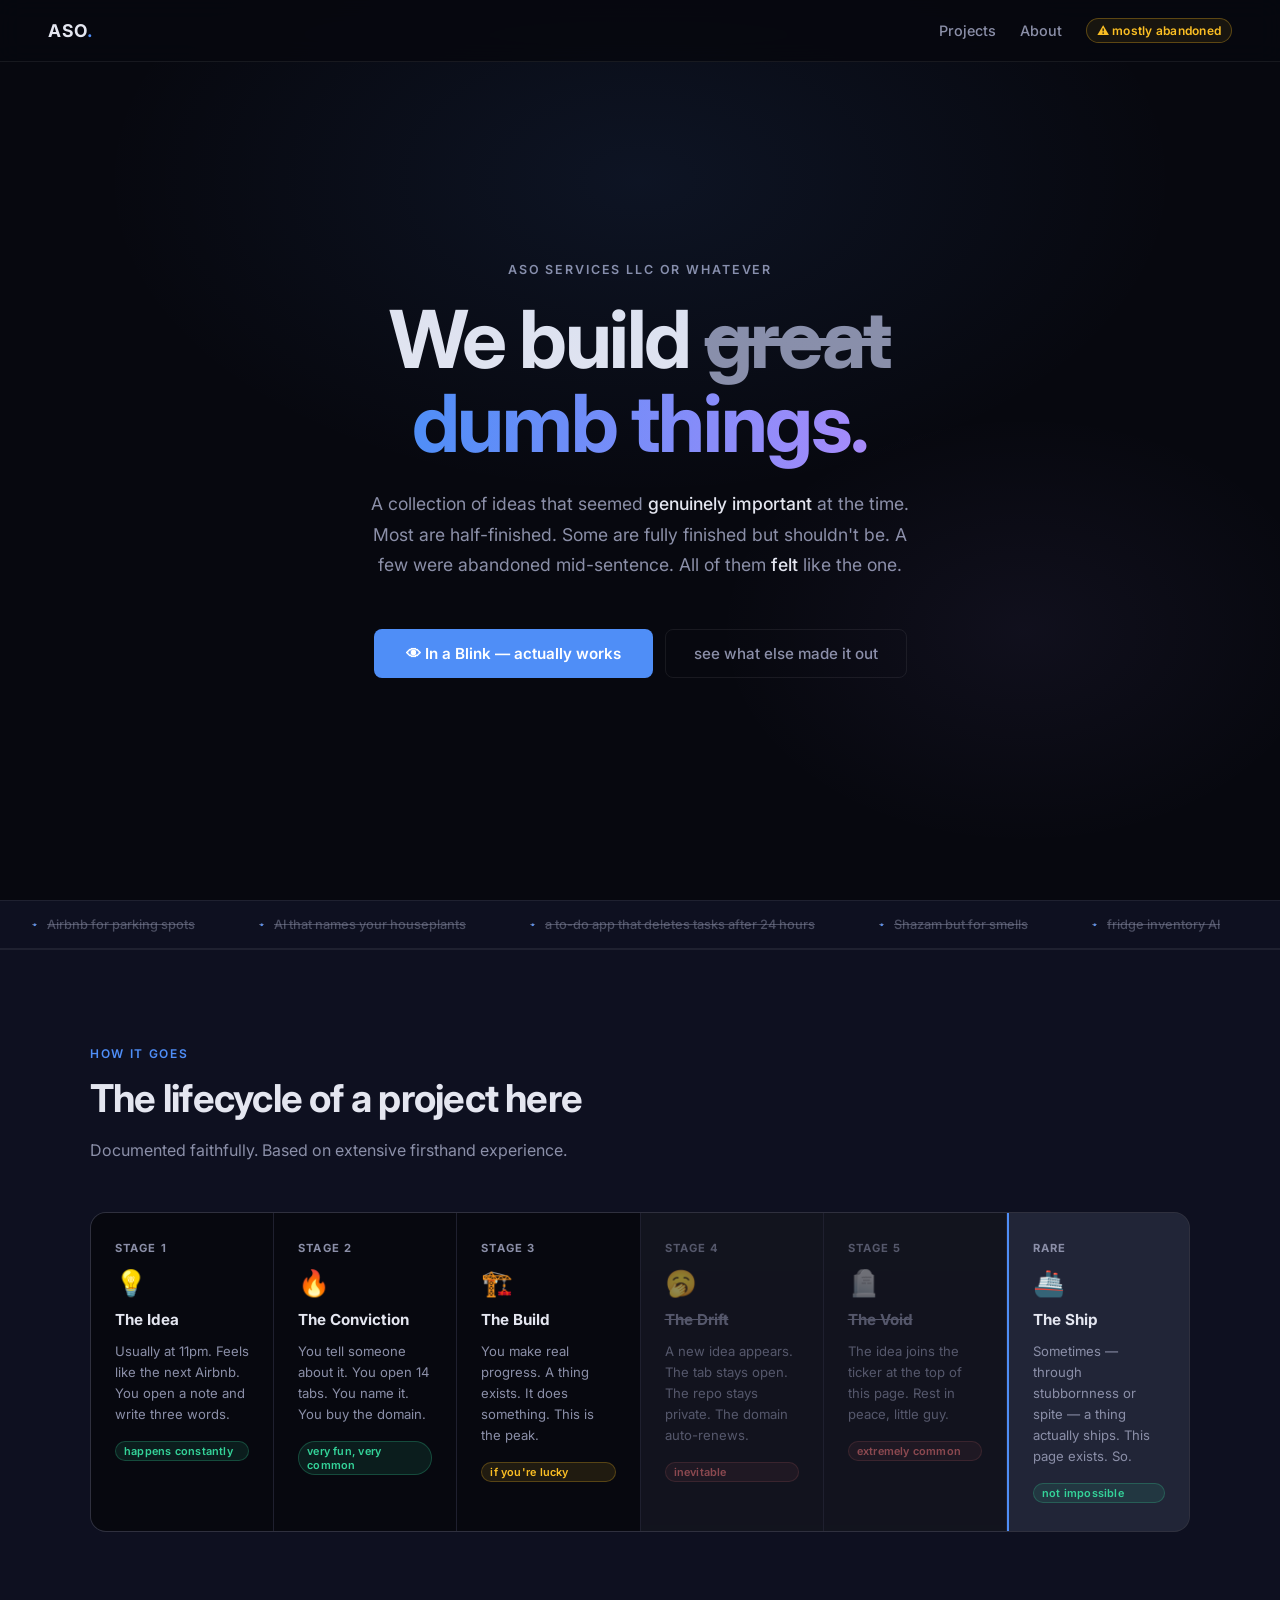
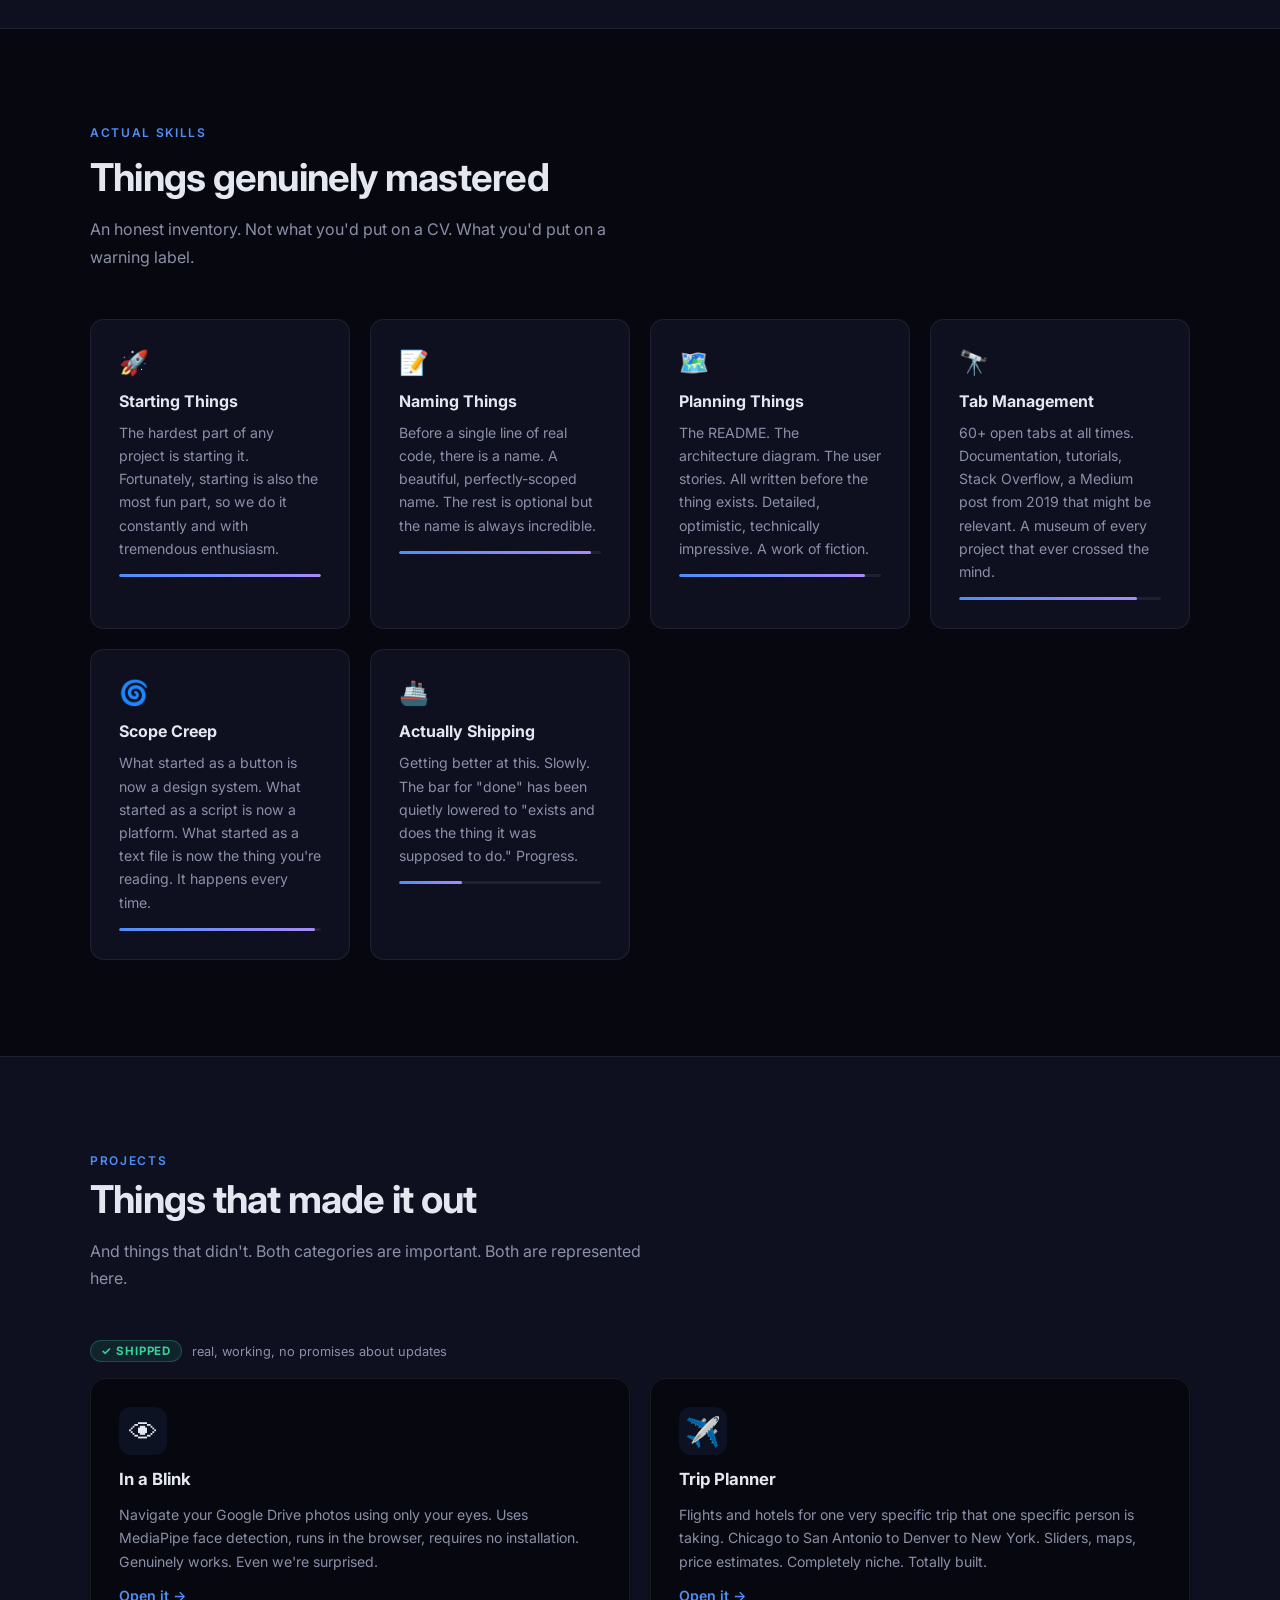
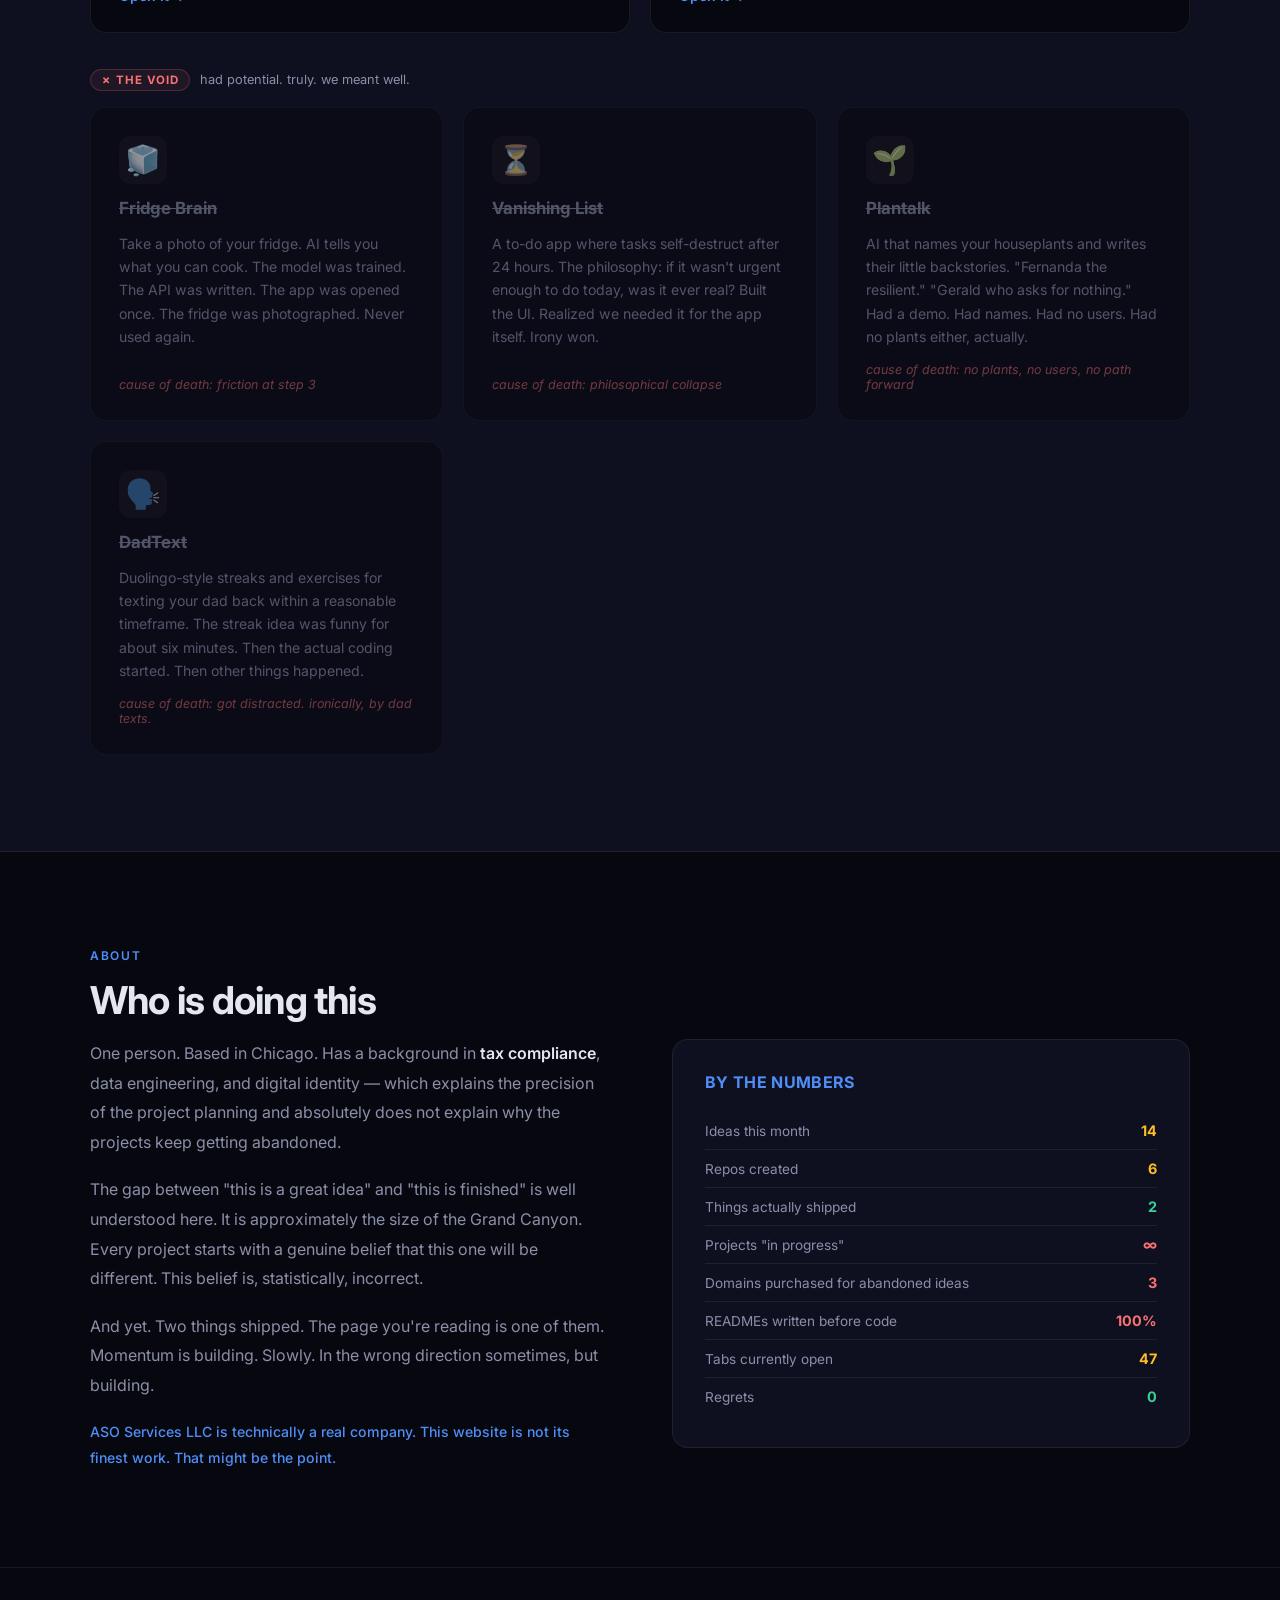
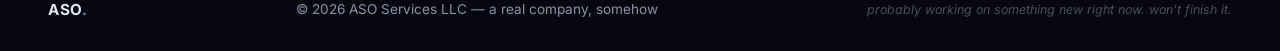
==== commit 85005a1b: "Add files via upload" ====
--- a/index.html
+++ b/index.html
@@ -3,7 +3,7 @@
 <head>
 <meta charset="UTF-8" />
 <meta name="viewport" content="width=device-width, initial-scale=1.0"/>
-<title>ASO Services LLC</title>
+<title>ASO. — a website for dumb projects</title>
 <link rel="preconnect" href="https://fonts.googleapis.com" />
 <link rel="preconnect" href="https://fonts.gstatic.com" crossorigin />
 <link href="https://fonts.googleapis.com/css2?family=Inter:wght@300;400;500;600;700&display=swap" rel="stylesheet" />
@@ -18,6 +18,9 @@
 --accent2: #a78bfa;
 --text: #e4e6f0;
 --muted: #8b8fa8;
+--red: #f87171;
+--green: #34d399;
+--amber: #fbbf24;
 }
 
 html { scroll-behavior: smooth; }
@@ -30,7 +33,7 @@
 overflow-x: hidden;
 }
 
-/* ── NAV ── */
+/* NAV */
 nav {
 position: fixed;
 top: 0; left: 0; right: 0;
@@ -43,23 +46,19 @@
 backdrop-filter: blur(12px);
 border-bottom: 1px solid var(--border);
 }
-.nav-logo {
-font-size: 1.1rem;
-font-weight: 700;
-letter-spacing: 0.04em;
-color: var(--text);
-}
+.nav-logo { font-size: 1.1rem; font-weight: 700; letter-spacing: 0.04em; color: var(--text); }
 .nav-logo span { color: var(--accent); }
-nav a.nav-link {
-color: var(--muted);
-text-decoration: none;
-font-size: 0.9rem;
-font-weight: 500;
-transition: color 0.2s;
-}
+.nav-right { display: flex; align-items: center; gap: 24px; }
+nav a.nav-link { color: var(--muted); text-decoration: none; font-size: 0.9rem; font-weight: 500; transition: color 0.2s; }
 nav a.nav-link:hover { color: var(--text); }
-
-/* ── HERO ── */
+.nav-status {
+  font-size: 0.75rem; font-weight: 600; padding: 4px 10px;
+  border-radius: 99px; border: 1px solid rgba(251,191,36,0.3);
+  background: rgba(251,191,36,0.08); color: var(--amber);
+  letter-spacing: 0.02em;
+}
+
+/* HERO */
 .hero {
 min-height: 100vh;
 display: flex;
@@ -75,8 +74,8 @@
 position: absolute;
 inset: 0;
 background:
-radial-gradient(ellipse 60% 50% at 50% 20%, rgba(79,142,247,0.12) 0%, transparent 70%),
-radial-gradient(ellipse 40% 40% at 80% 70%, rgba(167,139,250,0.08) 0%, transparent 60%);
+  radial-gradient(ellipse 60% 50% at 50% 20%, rgba(79,142,247,0.09) 0%, transparent 70%),
+  radial-gradient(ellipse 40% 40% at 80% 70%, rgba(167,139,250,0.06) 0%, transparent 60%);
 pointer-events: none;
 }
 .hero-eyebrow {
@@ -84,15 +83,15 @@
 font-weight: 600;
 letter-spacing: 0.15em;
 text-transform: uppercase;
-color: var(--accent);
+color: var(--muted);
 margin-bottom: 20px;
 }
 .hero h1 {
-font-size: clamp(2.4rem, 6vw, 4.2rem);
+font-size: clamp(2.6rem, 7vw, 5rem);
 font-weight: 700;
-line-height: 1.1;
-letter-spacing: -0.02em;
-max-width: 760px;
+line-height: 1.05;
+letter-spacing: -0.03em;
+max-width: 820px;
 margin-bottom: 24px;
 }
 .hero h1 .grad {
@@ -101,197 +100,216 @@
 -webkit-text-fill-color: transparent;
 background-clip: text;
 }
-.hero p {
+.hero h1 .strike {
+text-decoration: line-through;
+color: var(--muted);
+-webkit-text-fill-color: var(--muted);
+}
+.hero-sub {
 font-size: 1.1rem;
 color: var(--muted);
-max-width: 520px;
-line-height: 1.7;
-margin-bottom: 44px;
-}
+max-width: 560px;
+line-height: 1.75;
+margin-bottom: 48px;
+}
+.hero-sub em { color: var(--text); font-style: normal; font-weight: 500; }
+.hero-btns { display: flex; gap: 12px; flex-wrap: wrap; justify-content: center; }
 .btn-primary {
-display: inline-flex;
-align-items: center;
-gap: 10px;
-background: var(--accent);
-color: #fff;
-font-family: inherit;
-font-size: 0.95rem;
-font-weight: 600;
-padding: 14px 32px;
-border-radius: 8px;
-text-decoration: none;
-border: none;
-cursor: pointer;
-transition: opacity 0.2s, transform 0.2s;
+display: inline-flex; align-items: center; gap: 10px;
+background: var(--accent); color: #fff;
+font-family: inherit; font-size: 0.95rem; font-weight: 600;
+padding: 14px 32px; border-radius: 8px; text-decoration: none;
+border: none; cursor: pointer; transition: opacity 0.2s, transform 0.2s;
 }
 .btn-primary:hover { opacity: 0.88; transform: translateY(-1px); }
-.btn-primary svg { width: 18px; height: 18px; }
-
-/* ── SECTION SHARED ── */
+.btn-ghost {
+display: inline-flex; align-items: center; gap: 10px;
+background: transparent; color: var(--muted);
+font-family: inherit; font-size: 0.95rem; font-weight: 500;
+padding: 14px 28px; border-radius: 8px; text-decoration: none;
+border: 1px solid var(--border); cursor: pointer; transition: color 0.2s, border-color 0.2s;
+}
+.btn-ghost:hover { color: var(--text); border-color: rgba(255,255,255,0.2); }
+
+/* TICKER */
+.ticker {
+border-top: 1px solid var(--border);
+border-bottom: 1px solid var(--border);
+padding: 14px 0;
+overflow: hidden;
+background: var(--surface);
+}
+.ticker-inner {
+display: flex;
+gap: 0;
+white-space: nowrap;
+animation: ticker 30s linear infinite;
+}
+.ticker-inner:hover { animation-play-state: paused; }
+@keyframes ticker {
+  0% { transform: translateX(0); }
+  100% { transform: translateX(-50%); }
+}
+.ticker-item {
+display: inline-flex; align-items: center; gap: 10px;
+padding: 0 32px;
+font-size: 0.8rem;
+color: var(--muted);
+font-weight: 500;
+}
+.ticker-item .dot { color: var(--accent); font-size: 1.2rem; line-height: 1; }
+.ticker-item.struck { text-decoration: line-through; color: rgba(139,143,168,0.5); }
+
+/* SECTIONS */
 section { padding: 96px 24px; }
-.section-inner {
-max-width: 1100px;
-margin: 0 auto;
-}
+.section-inner { max-width: 1100px; margin: 0 auto; }
 .section-label {
-font-size: 0.75rem;
-font-weight: 600;
-letter-spacing: 0.14em;
-text-transform: uppercase;
-color: var(--accent);
-margin-bottom: 14px;
+font-size: 0.75rem; font-weight: 600; letter-spacing: 0.14em;
+text-transform: uppercase; color: var(--accent); margin-bottom: 14px;
 }
 h2 {
 font-size: clamp(1.6rem, 3.5vw, 2.4rem);
-font-weight: 700;
-letter-spacing: -0.02em;
-margin-bottom: 16px;
-}
-
-/* ── ABOUT ── */
-#about { background: var(--surface); border-top: 1px solid var(--border); border-bottom: 1px solid var(--border); }
-.about-grid {
+font-weight: 700; letter-spacing: -0.02em; margin-bottom: 16px;
+}
+.section-desc { font-size: 1rem; color: var(--muted); line-height: 1.7; max-width: 560px; margin-bottom: 48px; }
+
+/* LIFECYCLE */
+#lifecycle { background: var(--surface); border-top: 1px solid var(--border); border-bottom: 1px solid var(--border); }
+.lifecycle-steps {
 display: grid;
-grid-template-columns: 1fr 1fr;
-gap: 64px;
-align-items: center;
-}
-.about-text p {
-color: var(--muted);
-line-height: 1.8;
-font-size: 1rem;
-margin-bottom: 16px;
-}
-.about-text p:last-child { margin-bottom: 0; }
-.about-text strong { color: var(--text); font-weight: 600; }
-.about-card {
-background: var(--bg);
+grid-template-columns: repeat(auto-fit, minmax(160px, 1fr));
+gap: 1px;
+background: var(--border);
 border: 1px solid var(--border);
 border-radius: 16px;
-padding: 36px;
-}
-.founder-name {
-font-size: 1.3rem;
-font-weight: 700;
-margin-bottom: 4px;
-}
-.founder-title {
-font-size: 0.88rem;
-color: var(--accent);
-font-weight: 500;
-margin-bottom: 20px;
-}
-.founder-bio {
-color: var(--muted);
-line-height: 1.75;
-font-size: 0.95rem;
-}
-.tag-list {
-display: flex;
-flex-wrap: wrap;
-gap: 8px;
-margin-top: 20px;
-}
-.tag {
-font-size: 0.78rem;
-font-weight: 500;
-padding: 5px 12px;
-border-radius: 99px;
-background: rgba(79,142,247,0.1);
-border: 1px solid rgba(79,142,247,0.25);
-color: var(--accent);
-}
-
-/* ── EXPERTISE ── */
-#expertise { background: var(--surface); border-top: 1px solid var(--border); border-bottom: 1px solid var(--border); }
-.expertise-grid {
+overflow: hidden;
+}
+.step {
+background: var(--bg);
+padding: 28px 24px;
+display: flex; flex-direction: column; gap: 12px;
+}
+.step-num { font-size: 0.7rem; font-weight: 700; letter-spacing: 0.1em; text-transform: uppercase; color: var(--muted); }
+.step-icon { font-size: 1.6rem; }
+.step-name { font-size: 0.95rem; font-weight: 700; }
+.step-desc { font-size: 0.82rem; color: var(--muted); line-height: 1.6; }
+.step.dead { opacity: 0.5; }
+.step.dead .step-name { text-decoration: line-through; color: var(--muted); }
+.step-tag {
+display: inline-block; font-size: 0.68rem; font-weight: 600; padding: 2px 8px;
+border-radius: 99px; letter-spacing: 0.02em; margin-top: 4px;
+}
+.tag-success { background: rgba(52,211,153,0.1); border: 1px solid rgba(52,211,153,0.25); color: var(--green); }
+.tag-rip { background: rgba(248,113,113,0.1); border: 1px solid rgba(248,113,113,0.25); color: var(--red); }
+.tag-maybe { background: rgba(251,191,36,0.1); border: 1px solid rgba(251,191,36,0.25); color: var(--amber); }
+
+/* SKILLS */
+#skills { background: var(--bg); }
+.skills-grid {
 display: grid;
 grid-template-columns: repeat(auto-fit, minmax(260px, 1fr));
 gap: 20px;
 margin-top: 48px;
 }
-.expertise-card {
-background: var(--bg);
+.skill-card {
+background: var(--surface);
 border: 1px solid var(--border);
 border-radius: 14px;
 padding: 28px;
 transition: border-color 0.2s;
 }
-.expertise-card:hover { border-color: rgba(167,139,250,0.4); }
-.expertise-icon {
-font-size: 1.5rem;
-margin-bottom: 14px;
-}
-.expertise-card h3 {
-font-size: 1rem;
-font-weight: 700;
-margin-bottom: 10px;
-}
-.expertise-card p {
-color: var(--muted);
-font-size: 0.88rem;
-line-height: 1.65;
-}
-
-/* ── PROJECTS ── */
-#projects { background: var(--bg); }
+.skill-card:hover { border-color: rgba(167,139,250,0.3); }
+.skill-icon { font-size: 1.5rem; margin-bottom: 14px; }
+.skill-card h3 { font-size: 1rem; font-weight: 700; margin-bottom: 10px; }
+.skill-card p { color: var(--muted); font-size: 0.88rem; line-height: 1.65; }
+.skill-bar { margin-top: 14px; height: 3px; background: rgba(255,255,255,0.07); border-radius: 99px; overflow: hidden; }
+.skill-fill { height: 100%; border-radius: 99px; background: linear-gradient(90deg, var(--accent), var(--accent2)); }
+
+/* PROJECTS */
+#projects { background: var(--surface); border-top: 1px solid var(--border); border-bottom: 1px solid var(--border); }
+.projects-label-row {
+display: flex; align-items: center; gap: 12px; margin-bottom: 8px;
+}
+.pl-tag {
+font-size: 0.72rem; font-weight: 700; letter-spacing: 0.08em; text-transform: uppercase;
+padding: 3px 10px; border-radius: 99px;
+}
+.pl-shipped { background: rgba(52,211,153,0.1); border: 1px solid rgba(52,211,153,0.25); color: var(--green); }
+.pl-void { background: rgba(248,113,113,0.08); border: 1px solid rgba(248,113,113,0.2); color: var(--red); }
+
 .projects-grid {
 display: grid;
 grid-template-columns: repeat(auto-fit, minmax(300px, 1fr));
-gap: 24px;
-margin-top: 48px;
+gap: 20px;
 }
 .project-card {
-background: var(--surface);
+background: var(--bg);
 border: 1px solid var(--border);
 border-radius: 16px;
-padding: 32px;
-display: flex;
-flex-direction: column;
-gap: 16px;
+padding: 28px;
+display: flex; flex-direction: column; gap: 14px;
 transition: border-color 0.2s, transform 0.2s;
 }
-.project-card:hover { border-color: rgba(79,142,247,0.4); transform: translateY(-3px); }
+.project-card:hover { border-color: rgba(79,142,247,0.35); transform: translateY(-2px); }
+.project-card.void { opacity: 0.55; }
+.project-card.void:hover { border-color: rgba(248,113,113,0.3); transform: translateY(-1px); opacity: 0.7; }
 .project-icon {
-font-size: 2rem;
-width: 52px;
-height: 52px;
-display: flex;
-align-items: center;
-justify-content: center;
-background: rgba(79,142,247,0.1);
-border-radius: 12px;
-}
-.project-card h3 { font-size: 1.1rem; font-weight: 700; }
-.project-card p { color: var(--muted); font-size: 0.9rem; line-height: 1.65; flex: 1; }
+font-size: 1.8rem; width: 48px; height: 48px;
+display: flex; align-items: center; justify-content: center;
+background: rgba(79,142,247,0.08); border-radius: 12px;
+}
+.project-card.void .project-icon { background: rgba(248,113,113,0.08); filter: grayscale(0.4); }
+.project-card h3 { font-size: 1.05rem; font-weight: 700; }
+.project-card h3.voided { text-decoration: line-through; color: var(--muted); }
+.project-card p { color: var(--muted); font-size: 0.88rem; line-height: 1.65; flex: 1; }
 .project-link {
-display: inline-flex;
-align-items: center;
-gap: 6px;
-color: var(--accent);
-font-size: 0.88rem;
-font-weight: 600;
-text-decoration: none;
-transition: gap 0.2s;
+display: inline-flex; align-items: center; gap: 6px;
+color: var(--accent); font-size: 0.88rem; font-weight: 600;
+text-decoration: none; transition: gap 0.2s;
 }
 .project-link:hover { gap: 10px; }
-
-/* ── FOOTER ── */
+.void-note {
+font-size: 0.78rem; color: var(--red); font-style: italic; opacity: 0.8;
+}
+
+/* ABOUT */
+#about { background: var(--bg); }
+.about-grid {
+display: grid; grid-template-columns: 1fr 1fr; gap: 64px; align-items: start;
+}
+.about-text p {
+color: var(--muted); line-height: 1.85; font-size: 1rem; margin-bottom: 18px;
+}
+.about-text p:last-child { margin-bottom: 0; }
+.about-text strong { color: var(--text); font-weight: 600; }
+.honesty-card {
+background: var(--surface); border: 1px solid var(--border); border-radius: 16px; padding: 32px;
+}
+.honesty-card h3 { font-size: 1rem; font-weight: 700; color: var(--accent); margin-bottom: 20px; letter-spacing: 0.02em; }
+.stat-row { display: flex; justify-content: space-between; align-items: center; padding: 10px 0; border-bottom: 1px solid var(--border); }
+.stat-row:last-child { border-bottom: none; }
+.stat-label { font-size: 0.85rem; color: var(--muted); }
+.stat-val { font-size: 0.9rem; font-weight: 700; color: var(--text); }
+.stat-val.good { color: var(--green); }
+.stat-val.bad { color: var(--red); }
+.stat-val.mid { color: var(--amber); }
+
+/* FOOTER */
 footer {
 border-top: 1px solid var(--border);
 padding: 32px 48px;
-display: flex;
-justify-content: space-between;
-align-items: center;
-color: var(--muted);
-font-size: 0.85rem;
+display: flex; justify-content: space-between; align-items: center;
+color: var(--muted); font-size: 0.85rem;
 }
 footer .nav-logo { font-size: 0.95rem; }
-
-/* ── RESPONSIVE ── */
+.footer-note { font-size: 0.78rem; color: rgba(139,143,168,0.5); font-style: italic; }
+
+/* RESPONSIVE */
 @media (max-width: 700px) {
 nav { padding: 16px 20px; }
+.nav-status { display: none; }
 .about-grid { grid-template-columns: 1fr; gap: 36px; }
+.lifecycle-steps { grid-template-columns: 1fr 1fr; }
 footer { flex-direction: column; gap: 12px; text-align: center; }
 }
 </style>
@@ -299,135 +317,274 @@
 <body>
 
 <nav>
-<div class="nav-logo">ASO<span>.</span>Services</div>
-<a href="#about" class="nav-link">About</a>
+  <div class="nav-logo">ASO<span>.</span></div>
+  <div class="nav-right">
+    <a href="#projects" class="nav-link">Projects</a>
+    <a href="#about" class="nav-link">About</a>
+    <span class="nav-status">⚠ mostly abandoned</span>
+  </div>
 </nav>
 
 <!-- HERO -->
 <section class="hero">
-<p class="hero-eyebrow">ASO Services LLC</p>
-<h1>AI tools that work<br><span class="grad">in the real world</span></h1>
-<p>We consult on and deploy practical artificial intelligence solutions — built to integrate seamlessly into your workflow and deliver results from day one.</p>
-<a href="app.html" class="btn-primary">
-<svg viewBox="0 0 24 24" fill="none" stroke="currentColor" stroke-width="2" stroke-linecap="round" stroke-linejoin="round">
-<circle cx="12" cy="12" r="3"/><path d="M2 12s4-7 10-7 10 7 10 7-4 7-10 7-10-7-10-7z"/>
-</svg>
-Launch In a Blink
-</a>
+  <p class="hero-eyebrow">aso services llc or whatever</p>
+  <h1>We build <span class="strike">great</span><br><span class="grad">dumb things.</span></h1>
+  <p class="hero-sub">
+    A collection of ideas that seemed <em>genuinely important</em> at the time.
+    Most are half-finished. Some are fully finished but shouldn't be.
+    A few were abandoned mid-sentence. All of them <em>felt</em> like the one.
+  </p>
+  <div class="hero-btns">
+    <a href="app.html" class="btn-primary">👁 In a Blink — actually works</a>
+    <a href="#projects" class="btn-ghost">see what else made it out</a>
+  </div>
+</section>
+
+<!-- TICKER: graveyard of ideas -->
+<div class="ticker">
+  <div class="ticker-inner">
+    <span class="ticker-item struck"><span class="dot">·</span> Airbnb for parking spots</span>
+    <span class="ticker-item struck"><span class="dot">·</span> AI that names your houseplants</span>
+    <span class="ticker-item struck"><span class="dot">·</span> a to-do app that deletes tasks after 24 hours</span>
+    <span class="ticker-item struck"><span class="dot">·</span> Shazam but for smells</span>
+    <span class="ticker-item struck"><span class="dot">·</span> fridge inventory AI</span>
+    <span class="ticker-item struck"><span class="dot">·</span> an app that tells you if you've eaten today</span>
+    <span class="ticker-item struck"><span class="dot">·</span> Duolingo for texting your dad back</span>
+    <span class="ticker-item struck"><span class="dot">·</span> social network for introverts</span>
+    <span class="ticker-item struck"><span class="dot">·</span> alarm clock that explains itself</span>
+    <span class="ticker-item struck"><span class="dot">·</span> Google Maps but for inside buildings</span>
+    <span class="ticker-item struck"><span class="dot">·</span> Airbnb for parking spots</span>
+    <span class="ticker-item struck"><span class="dot">·</span> AI that names your houseplants</span>
+    <span class="ticker-item struck"><span class="dot">·</span> a to-do app that deletes tasks after 24 hours</span>
+    <span class="ticker-item struck"><span class="dot">·</span> Shazam but for smells</span>
+    <span class="ticker-item struck"><span class="dot">·</span> fridge inventory AI</span>
+    <span class="ticker-item struck"><span class="dot">·</span> an app that tells you if you've eaten today</span>
+    <span class="ticker-item struck"><span class="dot">·</span> Duolingo for texting your dad back</span>
+    <span class="ticker-item struck"><span class="dot">·</span> social network for introverts</span>
+    <span class="ticker-item struck"><span class="dot">·</span> alarm clock that explains itself</span>
+    <span class="ticker-item struck"><span class="dot">·</span> Google Maps but for inside buildings</span>
+  </div>
+</div>
+
+<!-- LIFECYCLE -->
+<section id="lifecycle">
+  <div class="section-inner">
+    <p class="section-label">How It Goes</p>
+    <h2>The lifecycle of a project here</h2>
+    <p class="section-desc">Documented faithfully. Based on extensive firsthand experience.</p>
+    <div class="lifecycle-steps">
+      <div class="step">
+        <div class="step-num">Stage 1</div>
+        <div class="step-icon">💡</div>
+        <div class="step-name">The Idea</div>
+        <div class="step-desc">Usually at 11pm. Feels like the next Airbnb. You open a note and write three words.</div>
+        <span class="step-tag tag-success">happens constantly</span>
+      </div>
+      <div class="step">
+        <div class="step-num">Stage 2</div>
+        <div class="step-icon">🔥</div>
+        <div class="step-name">The Conviction</div>
+        <div class="step-desc">You tell someone about it. You open 14 tabs. You name it. You buy the domain.</div>
+        <span class="step-tag tag-success">very fun, very common</span>
+      </div>
+      <div class="step">
+        <div class="step-num">Stage 3</div>
+        <div class="step-icon">🏗️</div>
+        <div class="step-name">The Build</div>
+        <div class="step-desc">You make real progress. A thing exists. It does something. This is the peak.</div>
+        <span class="step-tag tag-maybe">if you're lucky</span>
+      </div>
+      <div class="step dead">
+        <div class="step-num">Stage 4</div>
+        <div class="step-icon">🥱</div>
+        <div class="step-name">The Drift</div>
+        <div class="step-desc">A new idea appears. The tab stays open. The repo stays private. The domain auto-renews.</div>
+        <span class="step-tag tag-rip">inevitable</span>
+      </div>
+      <div class="step dead">
+        <div class="step-num">Stage 5</div>
+        <div class="step-icon">🪦</div>
+        <div class="step-name">The Void</div>
+        <div class="step-desc">The idea joins the ticker at the top of this page. Rest in peace, little guy.</div>
+        <span class="step-tag tag-rip">extremely common</span>
+      </div>
+      <div class="step" style="background:rgba(79,142,247,0.04); border-left: 2px solid var(--accent);">
+        <div class="step-num">Rare</div>
+        <div class="step-icon">🚢</div>
+        <div class="step-name">The Ship</div>
+        <div class="step-desc">Sometimes — through stubbornness or spite — a thing actually ships. This page exists. So.</div>
+        <span class="step-tag tag-success">not impossible</span>
+      </div>
+    </div>
+  </div>
+</section>
+
+<!-- SKILLS -->
+<section id="skills">
+  <div class="section-inner">
+    <p class="section-label">Actual Skills</p>
+    <h2>Things genuinely mastered</h2>
+    <p class="section-desc">An honest inventory. Not what you'd put on a CV. What you'd put on a warning label.</p>
+    <div class="skills-grid">
+
+      <div class="skill-card">
+        <div class="skill-icon">🚀</div>
+        <h3>Starting Things</h3>
+        <p>The hardest part of any project is starting it. Fortunately, starting is also the most fun part, so we do it constantly and with tremendous enthusiasm.</p>
+        <div class="skill-bar"><div class="skill-fill" style="width:100%"></div></div>
+      </div>
+
+      <div class="skill-card">
+        <div class="skill-icon">📝</div>
+        <h3>Naming Things</h3>
+        <p>Before a single line of real code, there is a name. A beautiful, perfectly-scoped name. The rest is optional but the name is always incredible.</p>
+        <div class="skill-bar"><div class="skill-fill" style="width:95%"></div></div>
+      </div>
+
+      <div class="skill-card">
+        <div class="skill-icon">🗺️</div>
+        <h3>Planning Things</h3>
+        <p>The README. The architecture diagram. The user stories. All written before the thing exists. Detailed, optimistic, technically impressive. A work of fiction.</p>
+        <div class="skill-bar"><div class="skill-fill" style="width:92%"></div></div>
+      </div>
+
+      <div class="skill-card">
+        <div class="skill-icon">🔭</div>
+        <h3>Tab Management</h3>
+        <p>60+ open tabs at all times. Documentation, tutorials, Stack Overflow, a Medium post from 2019 that might be relevant. A museum of every project that ever crossed the mind.</p>
+        <div class="skill-bar"><div class="skill-fill" style="width:88%"></div></div>
+      </div>
+
+      <div class="skill-card">
+        <div class="skill-icon">🌀</div>
+        <h3>Scope Creep</h3>
+        <p>What started as a button is now a design system. What started as a script is now a platform. What started as a text file is now the thing you're reading. It happens every time.</p>
+        <div class="skill-bar"><div class="skill-fill" style="width:97%"></div></div>
+      </div>
+
+      <div class="skill-card">
+        <div class="skill-icon">🚢</div>
+        <h3>Actually Shipping</h3>
+        <p>Getting better at this. Slowly. The bar for "done" has been quietly lowered to "exists and does the thing it was supposed to do." Progress.</p>
+        <div class="skill-bar"><div class="skill-fill" style="width:31%"></div></div>
+      </div>
+
+    </div>
+  </div>
+</section>
+
+<!-- PROJECTS -->
+<section id="projects">
+  <div class="section-inner">
+    <div class="projects-label-row">
+      <p class="section-label" style="margin:0">Projects</p>
+    </div>
+    <h2>Things that made it out</h2>
+    <p class="section-desc">And things that didn't. Both categories are important. Both are represented here.</p>
+
+    <!-- SHIPPED -->
+    <div style="display:flex;align-items:center;gap:10px;margin-bottom:16px;">
+      <span class="pl-tag pl-shipped">✓ shipped</span>
+      <span style="font-size:0.8rem;color:var(--muted)">real, working, no promises about updates</span>
+    </div>
+    <div class="projects-grid" style="margin-bottom:36px;">
+      <div class="project-card">
+        <div class="project-icon">👁</div>
+        <h3>In a Blink</h3>
+        <p>Navigate your Google Drive photos using only your eyes. Uses MediaPipe face detection, runs in the browser, requires no installation. Genuinely works. Even we're surprised.</p>
+        <a href="app.html" class="project-link">
+          Open it →
+        </a>
+      </div>
+      <div class="project-card">
+        <div class="project-icon">✈️</div>
+        <h3>Trip Planner</h3>
+        <p>Flights and hotels for one very specific trip that one specific person is taking. Chicago to San Antonio to Denver to New York. Sliders, maps, price estimates. Completely niche. Totally built.</p>
+        <a href="travel.html" class="project-link">
+          Open it →
+        </a>
+      </div>
+    </div>
+
+    <!-- THE VOID -->
+    <div style="display:flex;align-items:center;gap:10px;margin-bottom:16px;">
+      <span class="pl-tag pl-void">✗ the void</span>
+      <span style="font-size:0.8rem;color:var(--muted)">had potential. truly. we meant well.</span>
+    </div>
+    <div class="projects-grid">
+
+      <div class="project-card void">
+        <div class="project-icon">🧊</div>
+        <h3 class="voided">Fridge Brain</h3>
+        <p>Take a photo of your fridge. AI tells you what you can cook. The model was trained. The API was written. The app was opened once. The fridge was photographed. Never used again.</p>
+        <span class="void-note">cause of death: friction at step 3</span>
+      </div>
+
+      <div class="project-card void">
+        <div class="project-icon">⏳</div>
+        <h3 class="voided">Vanishing List</h3>
+        <p>A to-do app where tasks self-destruct after 24 hours. The philosophy: if it wasn't urgent enough to do today, was it ever real? Built the UI. Realized we needed it for the app itself. Irony won.</p>
+        <span class="void-note">cause of death: philosophical collapse</span>
+      </div>
+
+      <div class="project-card void">
+        <div class="project-icon">🌱</div>
+        <h3 class="voided">Plantalk</h3>
+        <p>AI that names your houseplants and writes their little backstories. "Fernanda the resilient." "Gerald who asks for nothing." Had a demo. Had names. Had no users. Had no plants either, actually.</p>
+        <span class="void-note">cause of death: no plants, no users, no path forward</span>
+      </div>
+
+      <div class="project-card void">
+        <div class="project-icon">🗣️</div>
+        <h3 class="voided">DadText</h3>
+        <p>Duolingo-style streaks and exercises for texting your dad back within a reasonable timeframe. The streak idea was funny for about six minutes. Then the actual coding started. Then other things happened.</p>
+        <span class="void-note">cause of death: got distracted. ironically, by dad texts.</span>
+      </div>
+
+    </div>
+  </div>
 </section>
 
 <!-- ABOUT -->
 <section id="about">
-<div class="section-inner">
-<div class="about-grid">
-<div class="about-text">
-<p class="section-label">What We Do</p>
-<h2>Deploying AI where it matters</h2>
-<p>ASO Services specialises in the hands-on <strong>deployment of AI tools</strong> for businesses and individuals who want to move beyond the hype and put real solutions to work.</p>
-<p>From identifying the right tools for your use case to full integration and support, we handle the complexity so you can focus on what you do best.</p>
-</div>
-<div class="about-card">
-<div class="founder-name">The Owner</div>
-<div class="founder-title">Founder &amp; AI Consultant</div>
-<div class="founder-bio">
-With over a decade of cross-industry experience spanning tax compliance, data engineering, and digital systems, the owner brings a broad and battle-tested foundation to every engagement. Years working in <strong style="color:var(--text)">tax operations</strong> for mid-market firms built a sharp instinct for regulatory precision and process risk. That background evolved into a focus on <strong style="color:var(--text)">process improvement</strong> — redesigning workflows to eliminate bottlenecks and cut operational overhead.<br><br>
-More recently, the owner has led projects in <strong style="color:var(--text)">digital identity</strong> and <strong style="color:var(--text)">database architecture</strong>, helping organisations take control of their data estates. Today that experience is channelled entirely into AI — consulting on the deployment of tools that are practical, secure, and built to last.
-</div>
-<div class="tag-list">
-<span class="tag">AI Deployment</span>
-<span class="tag">Tax & Compliance</span>
-<span class="tag">Process Improvement</span>
-<span class="tag">Digital Identity</span>
-<span class="tag">Database Management</span>
-<span class="tag">Data Analysis</span>
-</div>
-</div>
-</div>
-</div>
+  <div class="section-inner">
+    <p class="section-label">About</p>
+    <h2>Who is doing this</h2>
+    <div class="about-grid">
+      <div class="about-text">
+        <p>
+          One person. Based in Chicago. Has a background in <strong>tax compliance</strong>, data engineering, and digital identity — which explains the precision of the project planning and absolutely does not explain why the projects keep getting abandoned.
+        </p>
+        <p>
+          The gap between "this is a great idea" and "this is finished" is well understood here. It is approximately the size of the Grand Canyon. Every project starts with a genuine belief that this one will be different. This belief is, statistically, incorrect.
+        </p>
+        <p>
+          And yet. Two things shipped. The page you're reading is one of them. Momentum is building. Slowly. In the wrong direction sometimes, but building.
+        </p>
+        <p style="color:var(--accent);font-size:0.88rem;font-weight:500;">
+          ASO Services LLC is technically a real company. This website is not its finest work. That might be the point.
+        </p>
+      </div>
+
+      <div class="honesty-card">
+        <h3>BY THE NUMBERS</h3>
+        <div class="stat-row"><span class="stat-label">Ideas this month</span><span class="stat-val mid">14</span></div>
+        <div class="stat-row"><span class="stat-label">Repos created</span><span class="stat-val mid">6</span></div>
+        <div class="stat-row"><span class="stat-label">Things actually shipped</span><span class="stat-val good">2</span></div>
+        <div class="stat-row"><span class="stat-label">Projects "in progress"</span><span class="stat-val bad">∞</span></div>
+        <div class="stat-row"><span class="stat-label">Domains purchased for abandoned ideas</span><span class="stat-val bad">3</span></div>
+        <div class="stat-row"><span class="stat-label">READMEs written before code</span><span class="stat-val bad">100%</span></div>
+        <div class="stat-row"><span class="stat-label">Tabs currently open</span><span class="stat-val mid">47</span></div>
+        <div class="stat-row"><span class="stat-label">Regrets</span><span class="stat-val good">0</span></div>
+      </div>
+    </div>
+  </div>
 </section>
 
-<!-- EXPERTISE -->
-<section id="expertise">
-<div class="section-inner">
-<p class="section-label">Experience</p>
-<h2>A broad foundation, a focused edge</h2>
-<div class="expertise-grid">
-
-<div class="expertise-card">
-<div class="expertise-icon">🧾</div>
-<h3>Tax &amp; Compliance</h3>
-<p>Years of hands-on work in tax operations for mid-market companies — building rigorous processes for filing, reporting, and regulatory compliance that scale without breaking.</p>
-</div>
-
-<div class="expertise-card">
-<div class="expertise-icon">⚙️</div>
-<h3>Process Improvement</h3>
-<p>Identifying where workflows stall and redesigning them from the ground up. From manual data entry to cross-department handoffs, the goal is always the same: less friction, more output.</p>
-</div>
-
-<div class="expertise-card">
-<div class="expertise-icon">🪪</div>
-<h3>Digital Identity</h3>
-<p>Experience designing and auditing identity systems — access control, credential management, and user lifecycle flows — ensuring organisations know exactly who has access to what and why.</p>
-</div>
-
-<div class="expertise-card">
-<div class="expertise-icon">🗄️</div>
-<h3>Database Management</h3>
-<p>Designing and maintaining relational and document-based databases for operational and analytical workloads. Comfortable from schema design through to query optimisation and backup strategy.</p>
-</div>
-
-<div class="expertise-card">
-<div class="expertise-icon">📊</div>
-<h3>Data Analysis</h3>
-<p>Turning raw data into decisions. Whether it's building dashboards, running ad-hoc analyses, or setting up automated reporting pipelines, the focus is always on clarity and actionability.</p>
-</div>
-
-<div class="expertise-card">
-<div class="expertise-icon">🤖</div>
-<h3>AI Deployment</h3>
-<p>Selecting, configuring, and integrating AI tools that fit the actual needs of a business — not just what's trending. From automation bots to custom LLM workflows, deployment is where it gets real.</p>
-</div>
-
-</div>
-</div>
-</section>
-
-<!-- PROJECTS -->
-<section id="projects">
-<div class="section-inner">
-<p class="section-label">Projects</p>
-<h2>Tools we've built</h2>
-<div class="projects-grid">
-<div class="project-card">
-<div class="project-icon">👁</div>
-<h3>In a Blink</h3>
-<p>A hands-free photo viewer that lets you navigate your Google Drive memories using only your eyes. Powered by MediaPipe face detection running entirely in your browser.</p>
-<a href="app.html" class="project-link">
-Open app
-<svg width="14" height="14" viewBox="0 0 24 24" fill="none" stroke="currentColor" stroke-width="2.5" stroke-linecap="round" stroke-linejoin="round">
-<path d="M5 12h14M12 5l7 7-7 7"/>
-</svg>
-</a>
-</div>
-<div class="project-card">
-<div class="project-icon">✈️</div>
-<h3>Trip Planner</h3>
-<p>Flight and hotel search for a multi-city trip: Chicago → San Antonio → Denver → New York → Chicago. Jul 11–20, 2026. One click to search Google Flights, Kayak, Expedia, and more for each leg.</p>
-<a href="travel.html" class="project-link">
-Open planner
-<svg width="14" height="14" viewBox="0 0 24 24" fill="none" stroke="currentColor" stroke-width="2.5" stroke-linecap="round" stroke-linejoin="round">
-<path d="M5 12h14M12 5l7 7-7 7"/>
-</svg>
-</a>
-</div>
-</div>
-</div>
-</section>
-
 <footer>
-<div class="nav-logo">ASO<span style="color:var(--accent)">.</span>Services</div>
-<div>&copy; 2026 ASO Services LLC. All rights reserved.</div>
+  <div class="nav-logo">ASO<span style="color:var(--accent)">.</span></div>
+  <div>&copy; 2026 ASO Services LLC — a real company, somehow</div>
+  <div class="footer-note">probably working on something new right now. won't finish it.</div>
 </footer>
 
 </body>
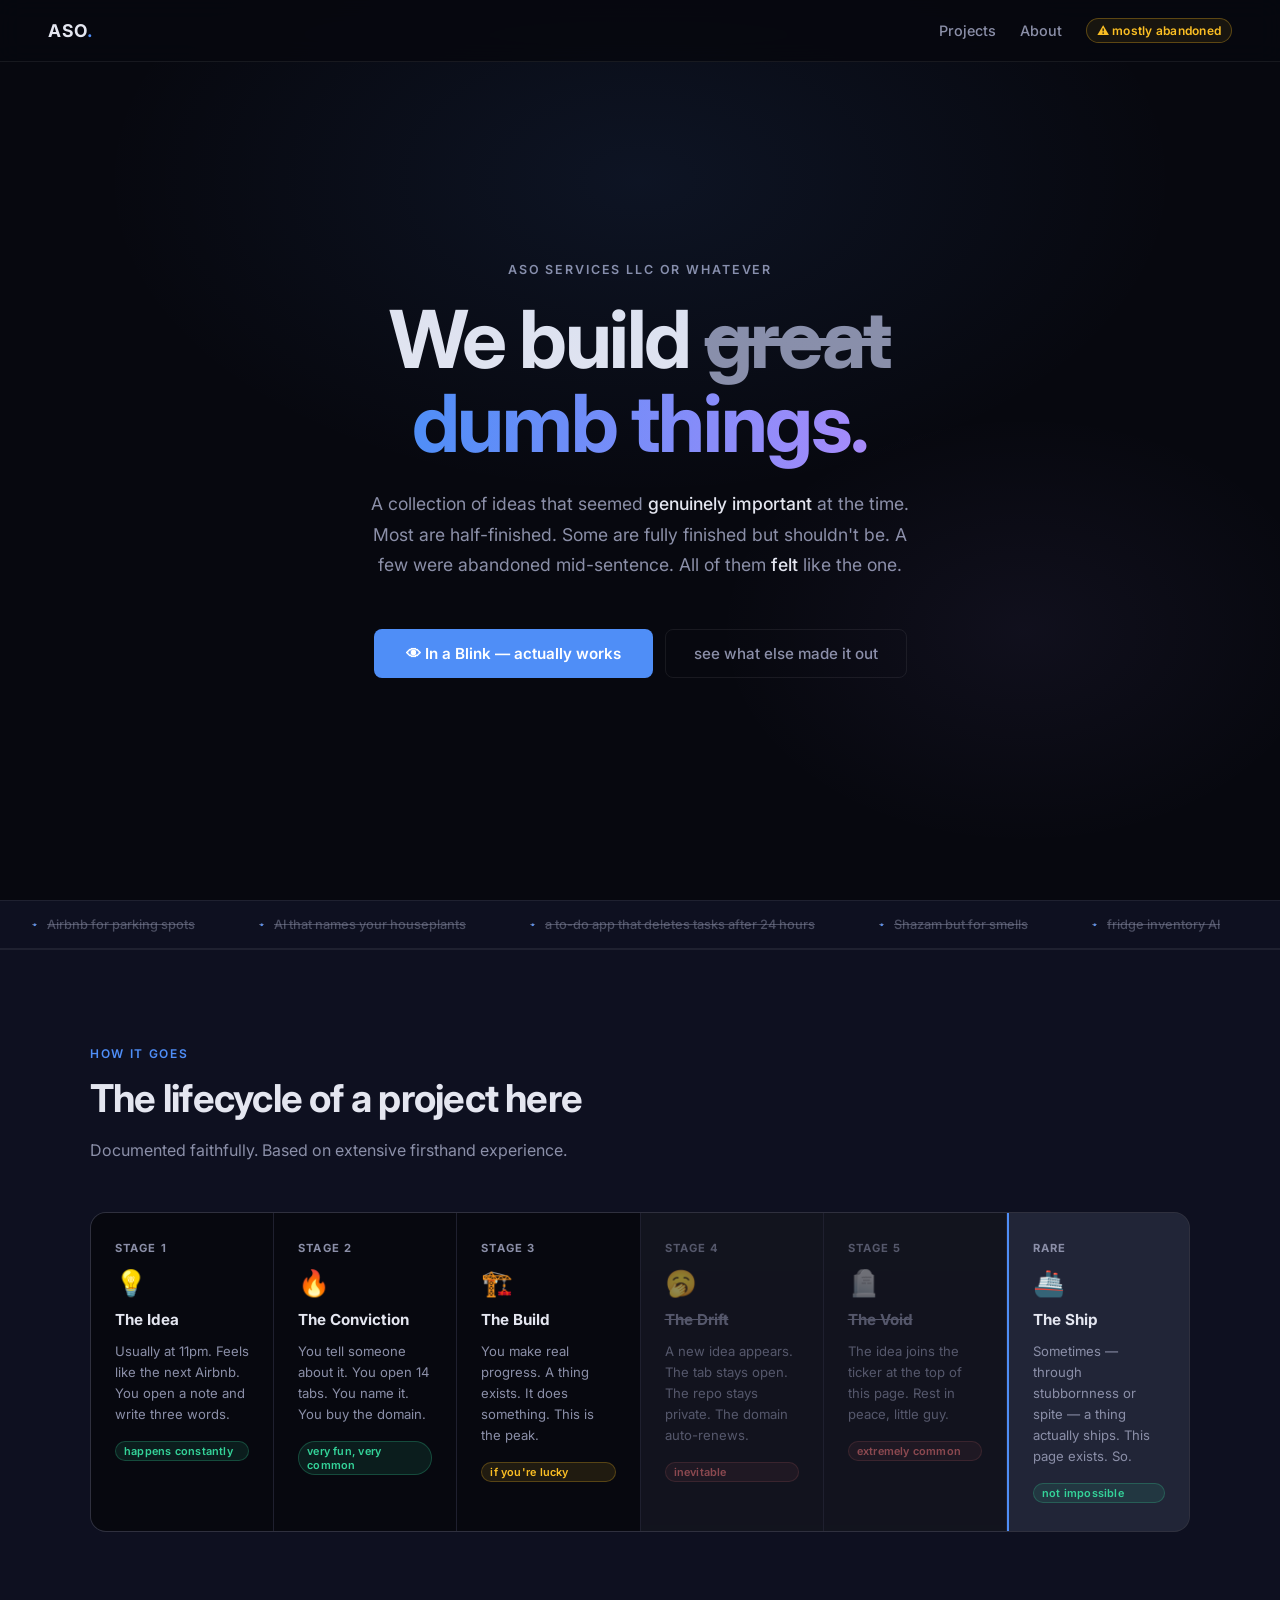
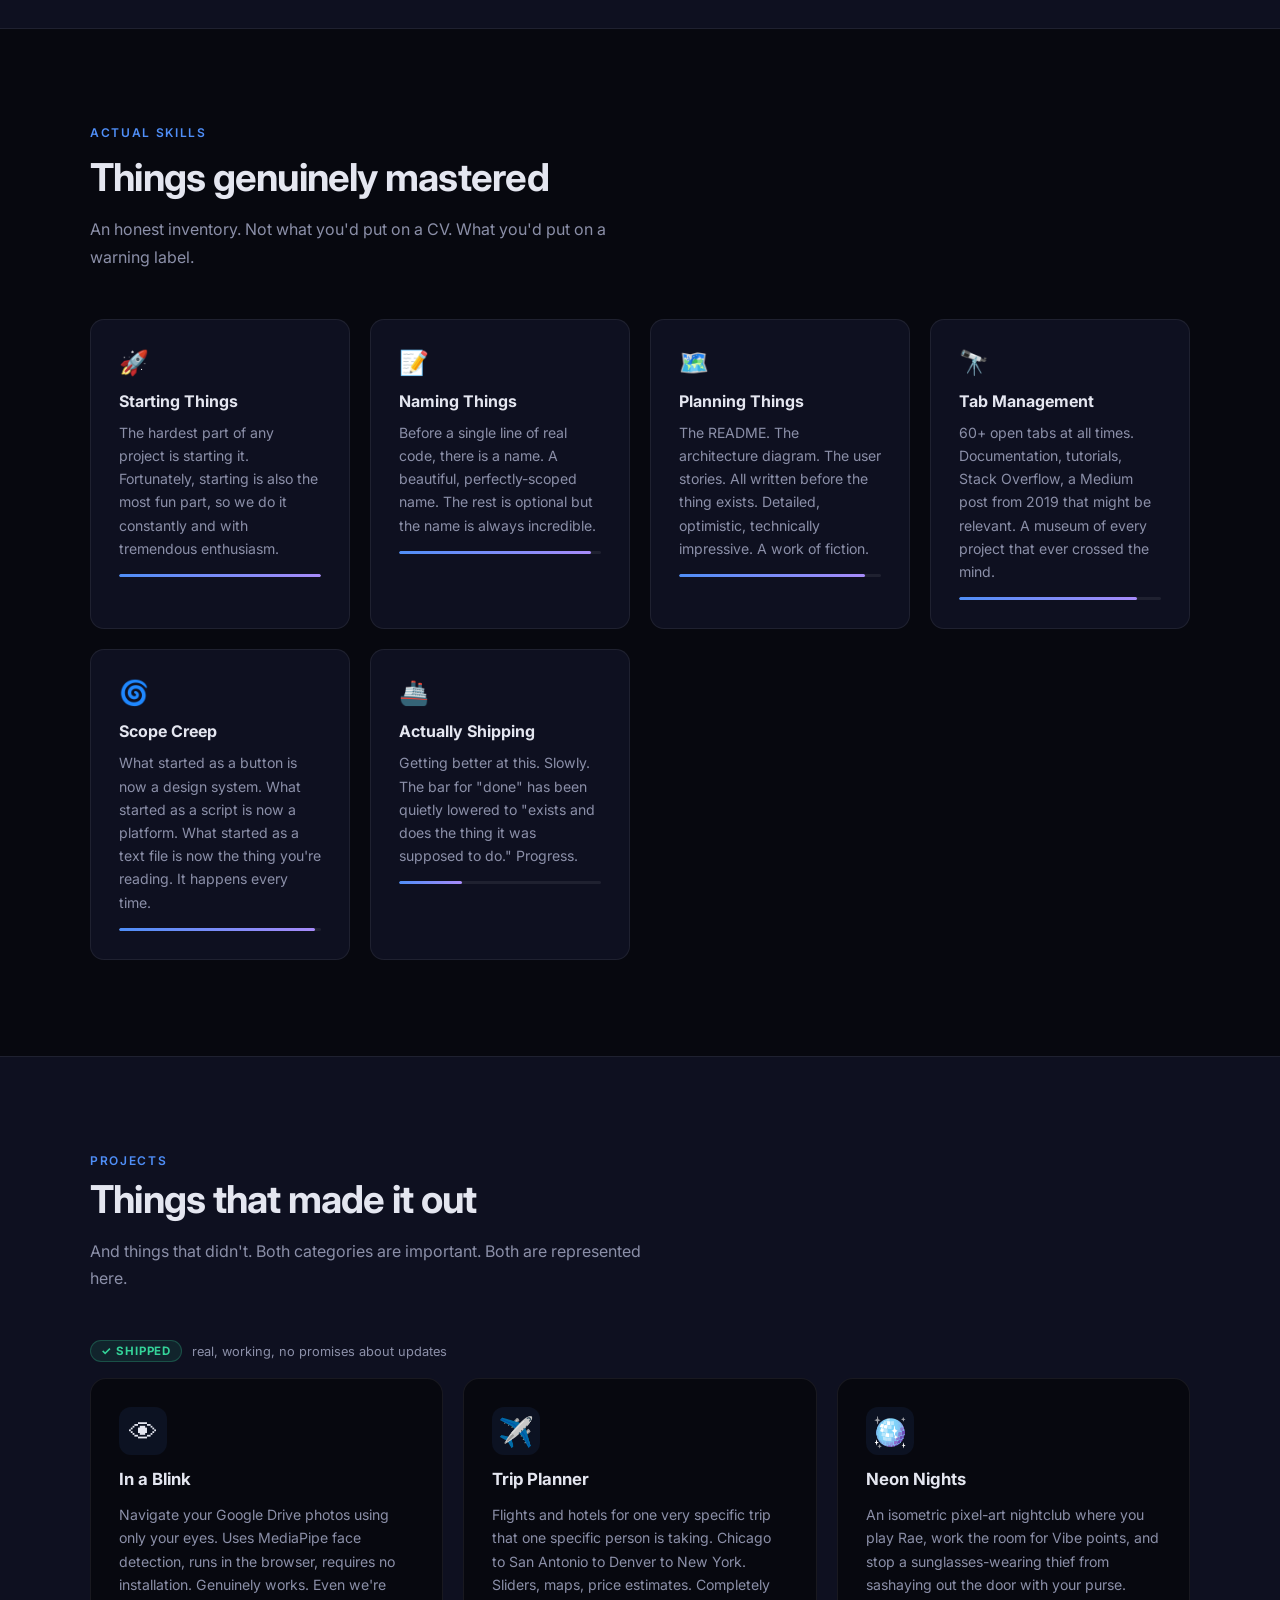
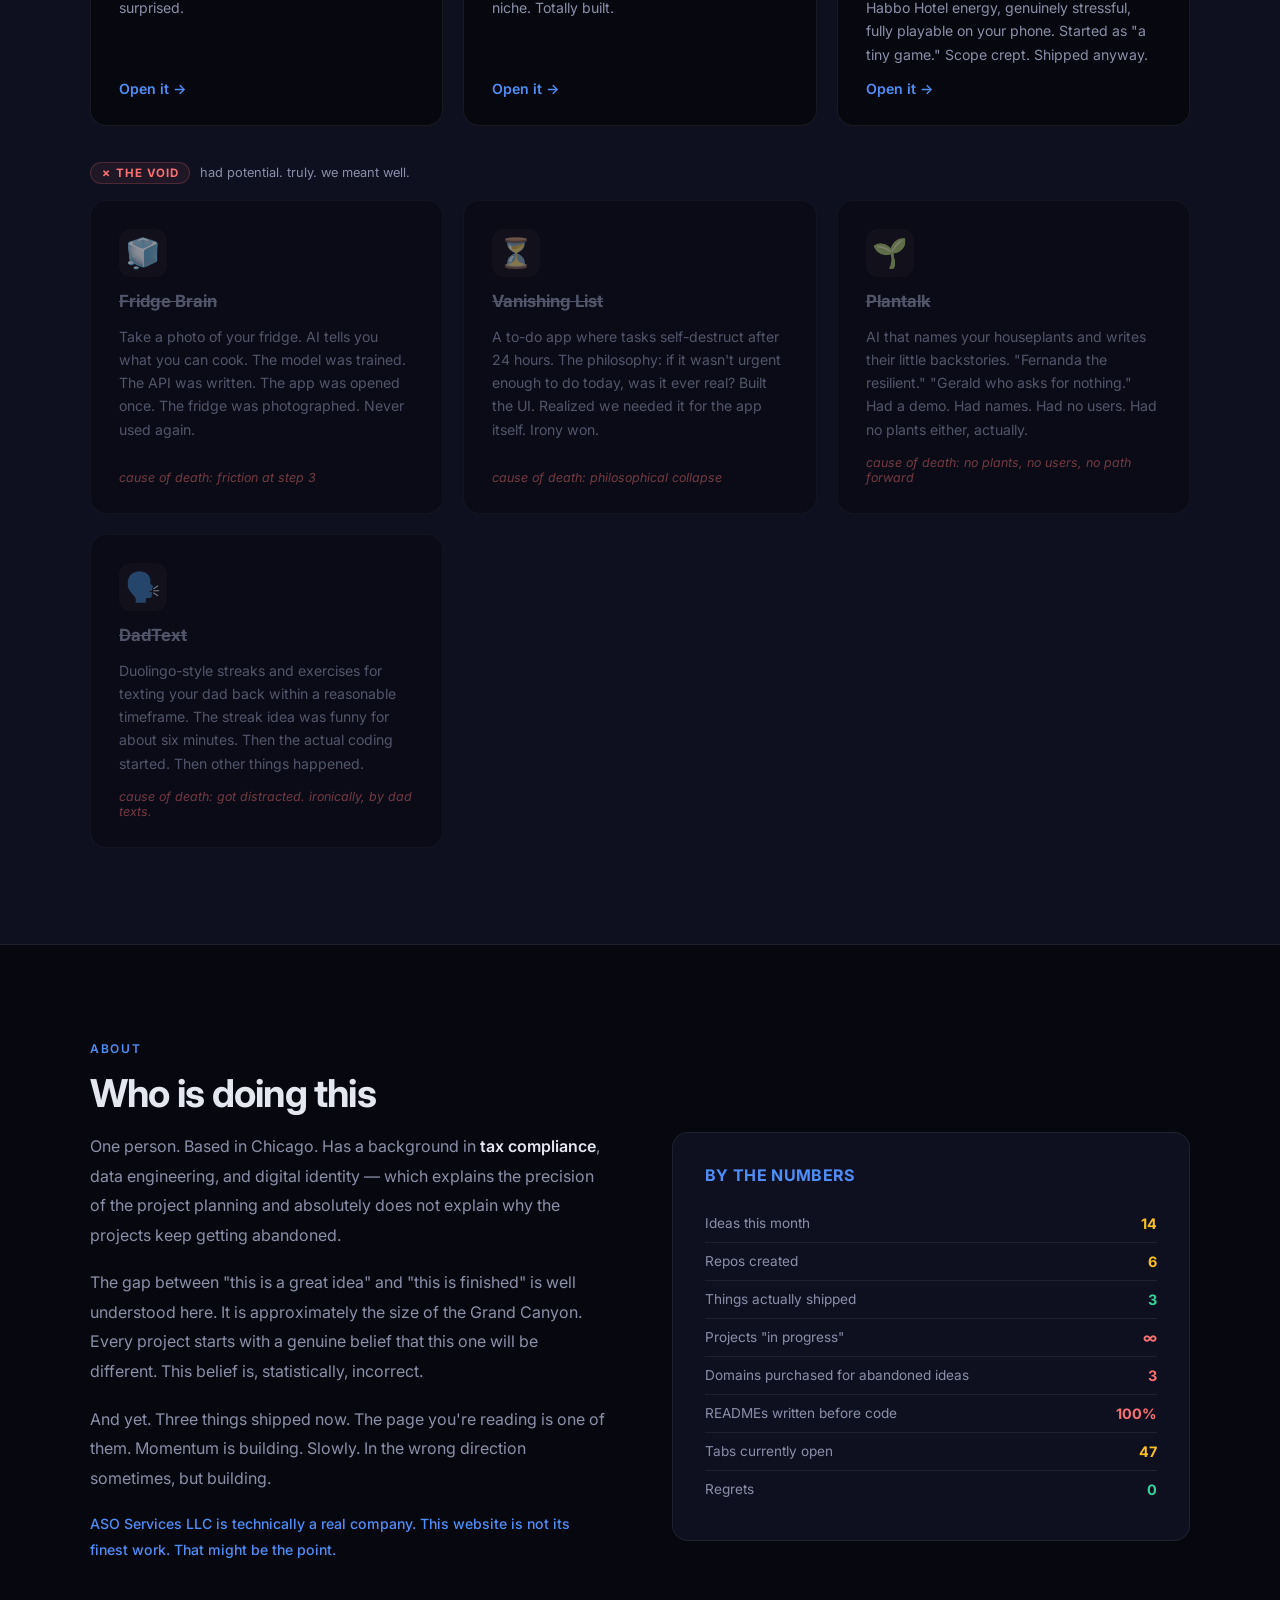
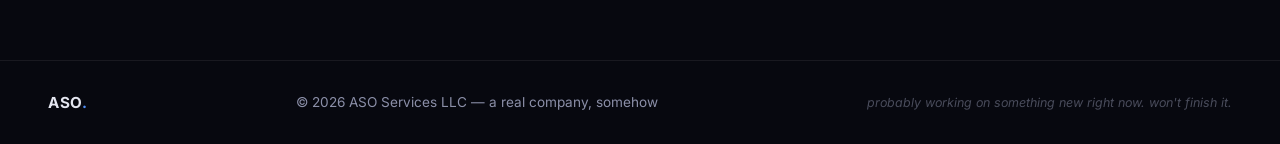
==== commit ce67df04: "Add Neon Nights game + feature it on the home page" ====
--- a/index.html
+++ b/index.html
@@ -504,6 +504,14 @@
           Open it →
         </a>
       </div>
+      <div class="project-card">
+        <div class="project-icon">🪩</div>
+        <h3>Neon Nights</h3>
+        <p>An isometric pixel-art nightclub where you play Rae, work the room for Vibe points, and stop a sunglasses-wearing thief from sashaying out the door with your purse. Habbo Hotel energy, genuinely stressful, fully playable on your phone. Started as "a tiny game." Scope crept. Shipped anyway.</p>
+        <a href="neon-nights.html" class="project-link">
+          Open it →
+        </a>
+      </div>
     </div>
 
     <!-- THE VOID -->
@@ -559,7 +567,7 @@
           The gap between "this is a great idea" and "this is finished" is well understood here. It is approximately the size of the Grand Canyon. Every project starts with a genuine belief that this one will be different. This belief is, statistically, incorrect.
         </p>
         <p>
-          And yet. Two things shipped. The page you're reading is one of them. Momentum is building. Slowly. In the wrong direction sometimes, but building.
+          And yet. Three things shipped now. The page you're reading is one of them. Momentum is building. Slowly. In the wrong direction sometimes, but building.
         </p>
         <p style="color:var(--accent);font-size:0.88rem;font-weight:500;">
           ASO Services LLC is technically a real company. This website is not its finest work. That might be the point.
@@ -570,7 +578,7 @@
         <h3>BY THE NUMBERS</h3>
         <div class="stat-row"><span class="stat-label">Ideas this month</span><span class="stat-val mid">14</span></div>
         <div class="stat-row"><span class="stat-label">Repos created</span><span class="stat-val mid">6</span></div>
-        <div class="stat-row"><span class="stat-label">Things actually shipped</span><span class="stat-val good">2</span></div>
+        <div class="stat-row"><span class="stat-label">Things actually shipped</span><span class="stat-val good">3</span></div>
         <div class="stat-row"><span class="stat-label">Projects "in progress"</span><span class="stat-val bad">∞</span></div>
         <div class="stat-row"><span class="stat-label">Domains purchased for abandoned ideas</span><span class="stat-val bad">3</span></div>
         <div class="stat-row"><span class="stat-label">READMEs written before code</span><span class="stat-val bad">100%</span></div>
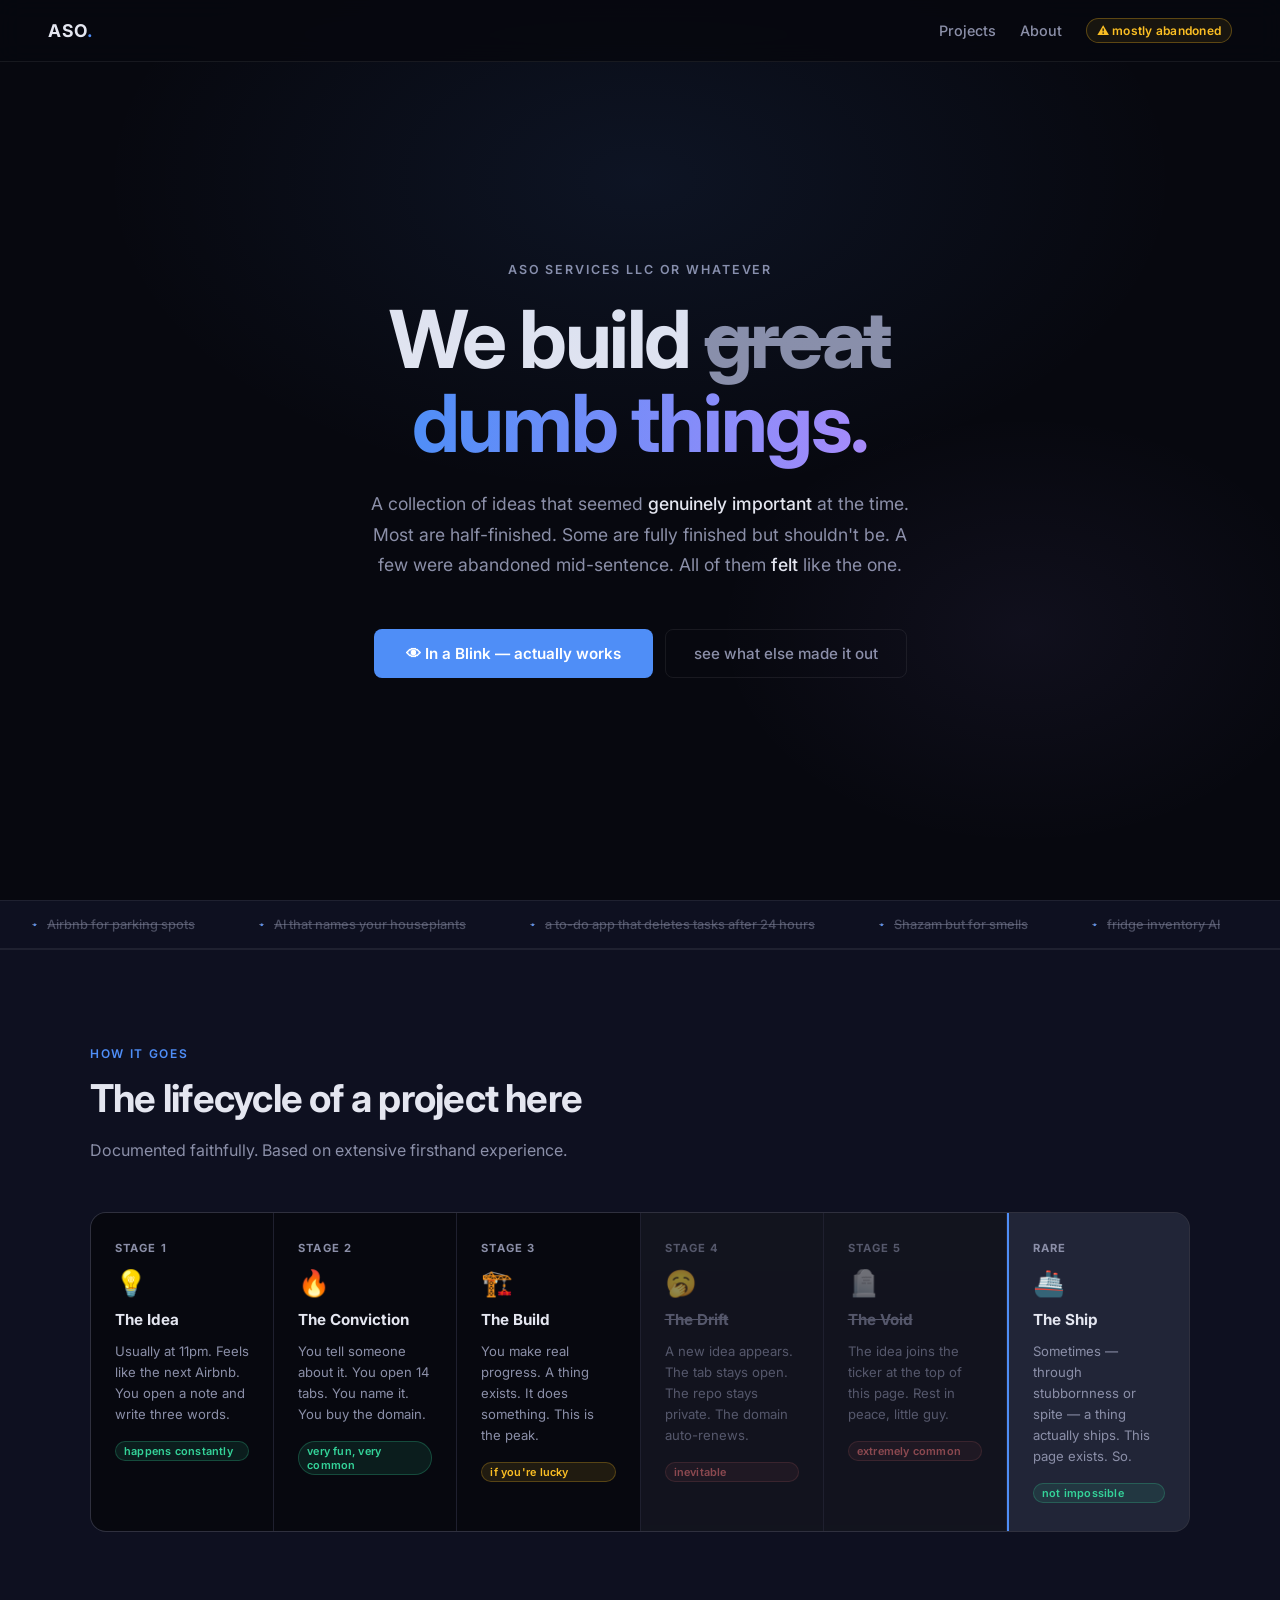
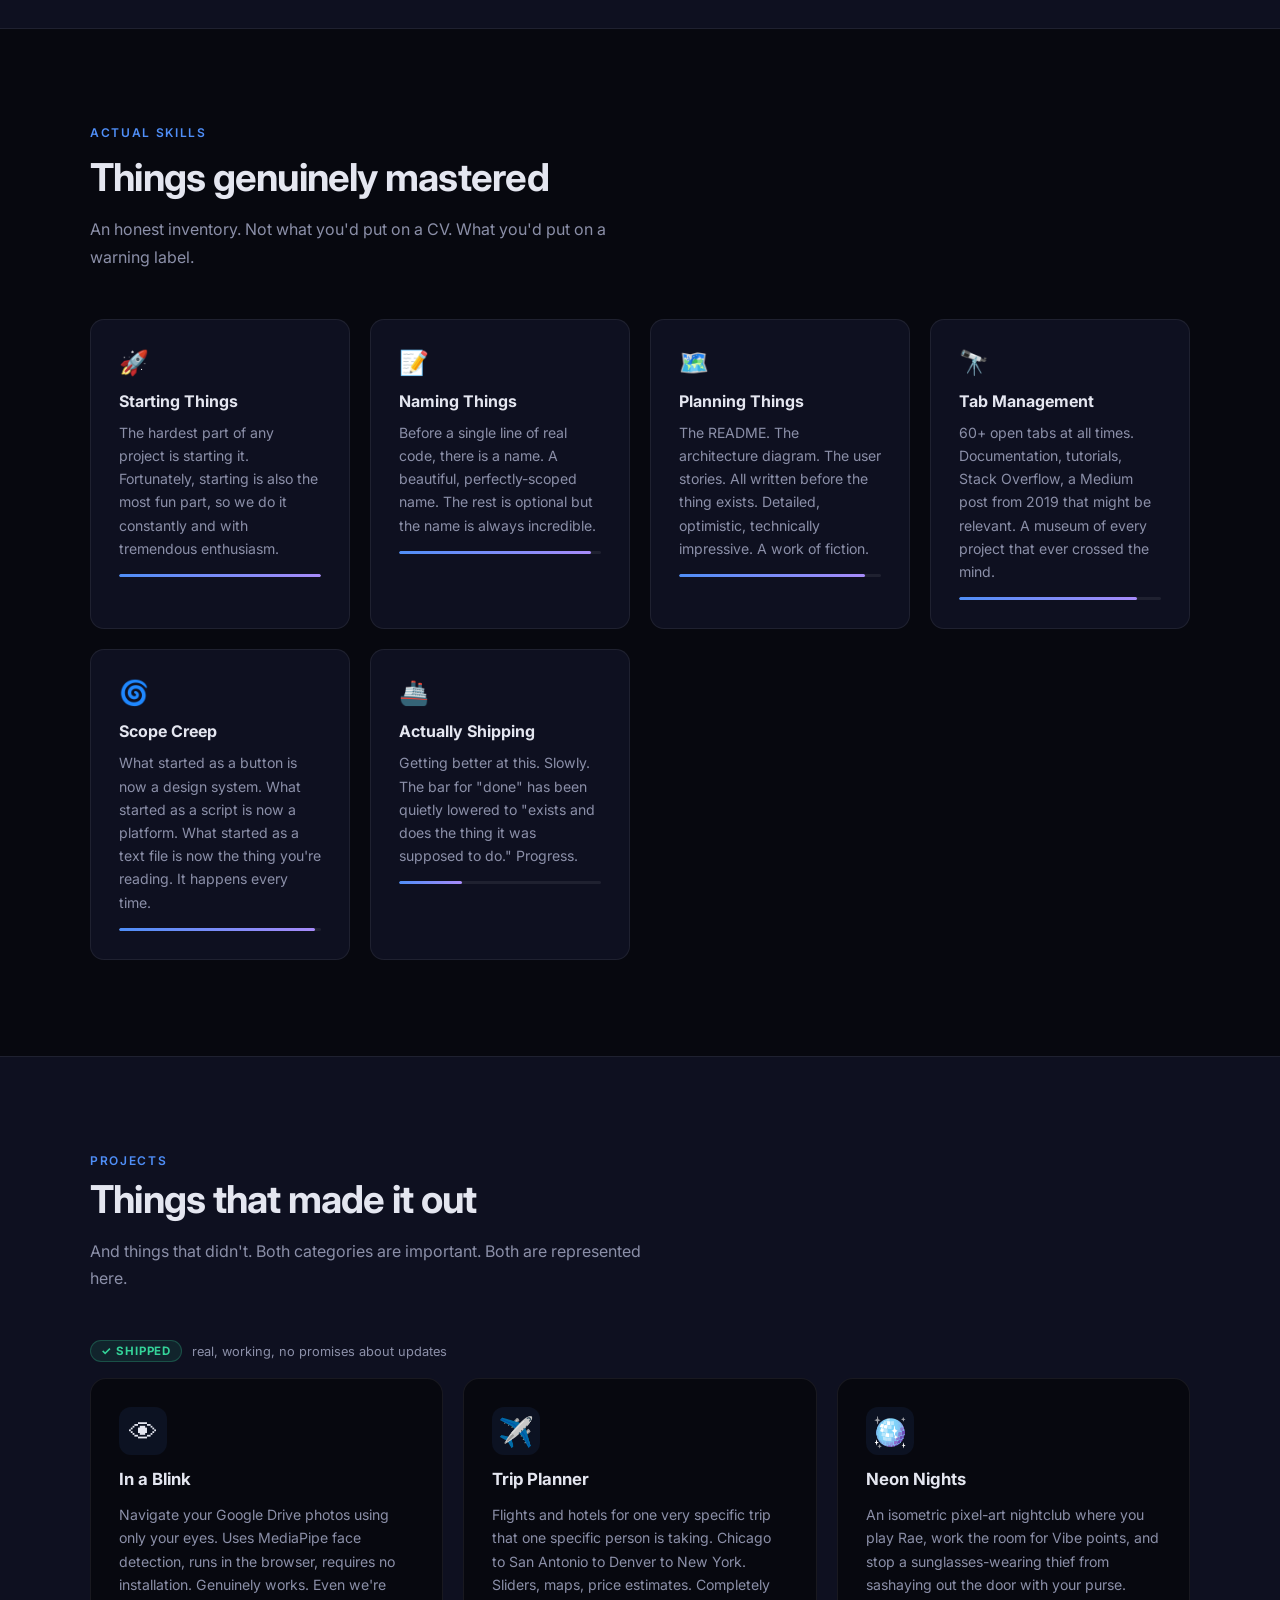
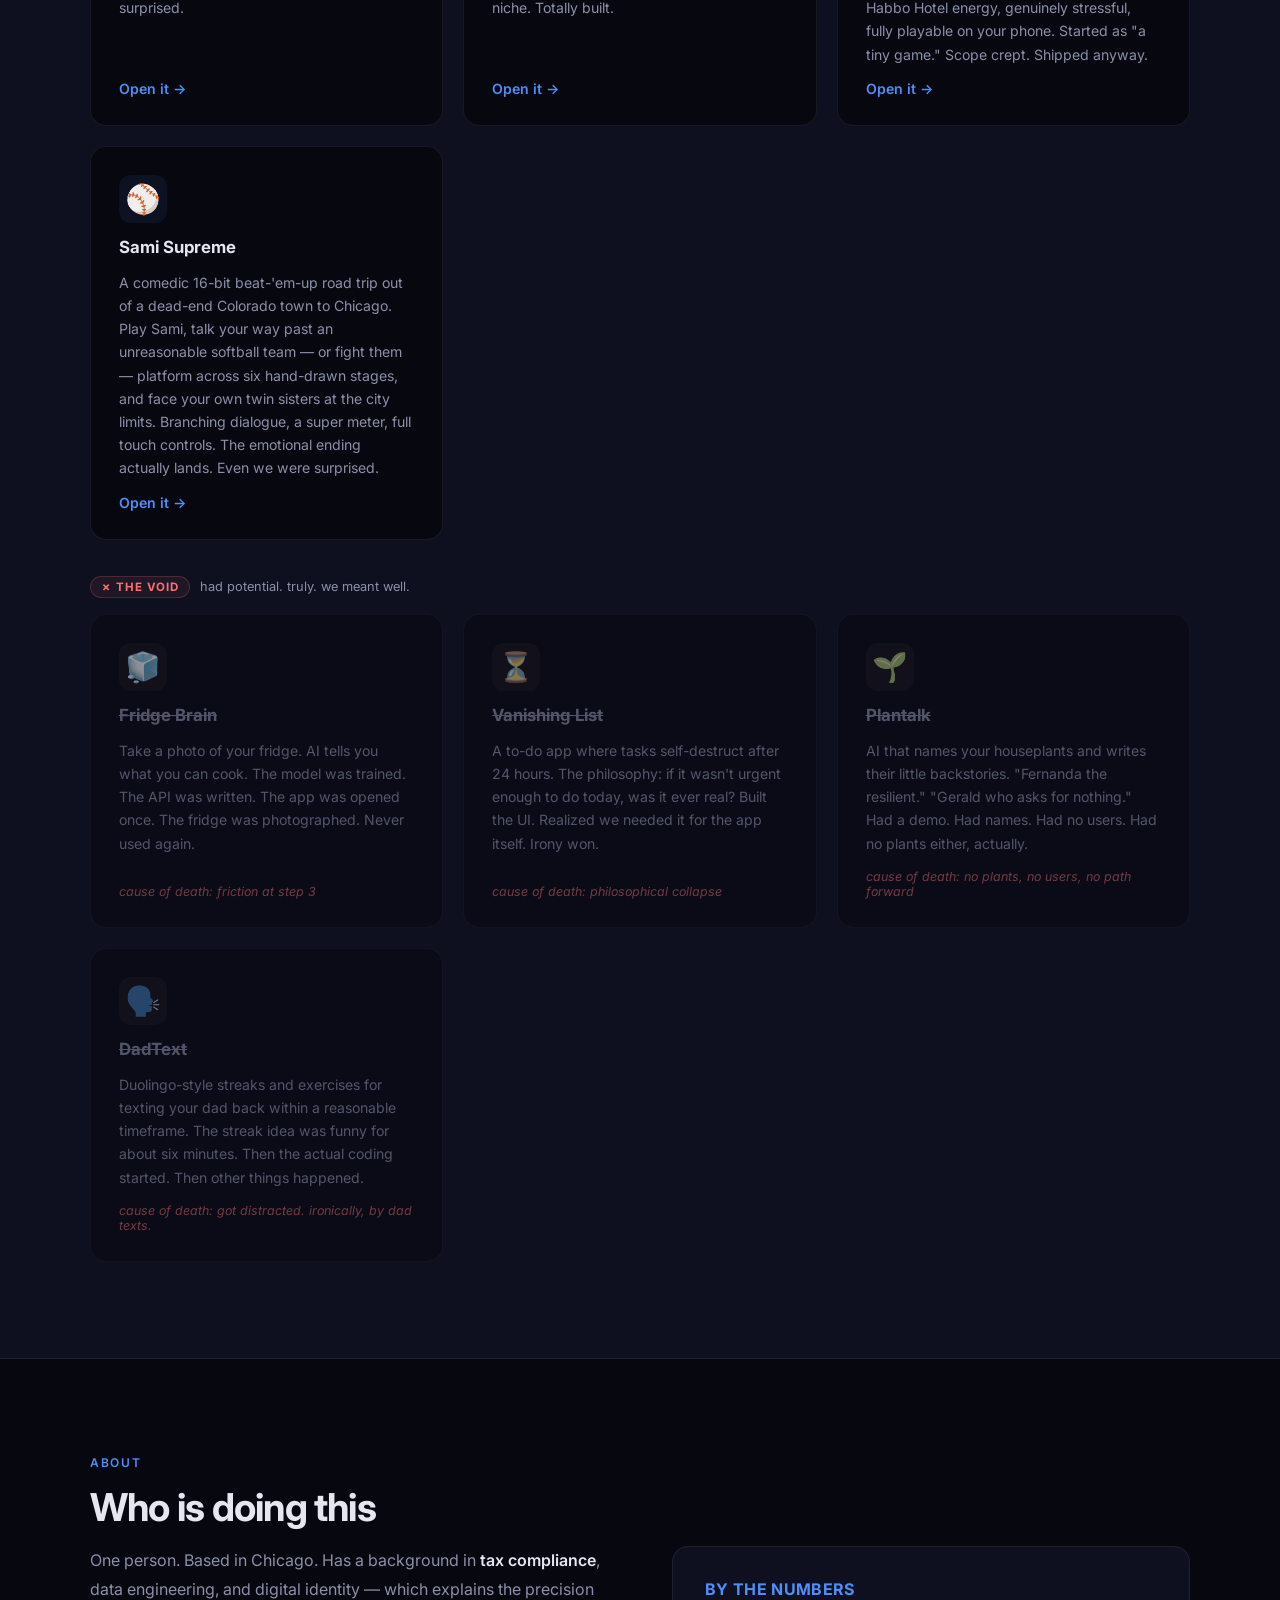
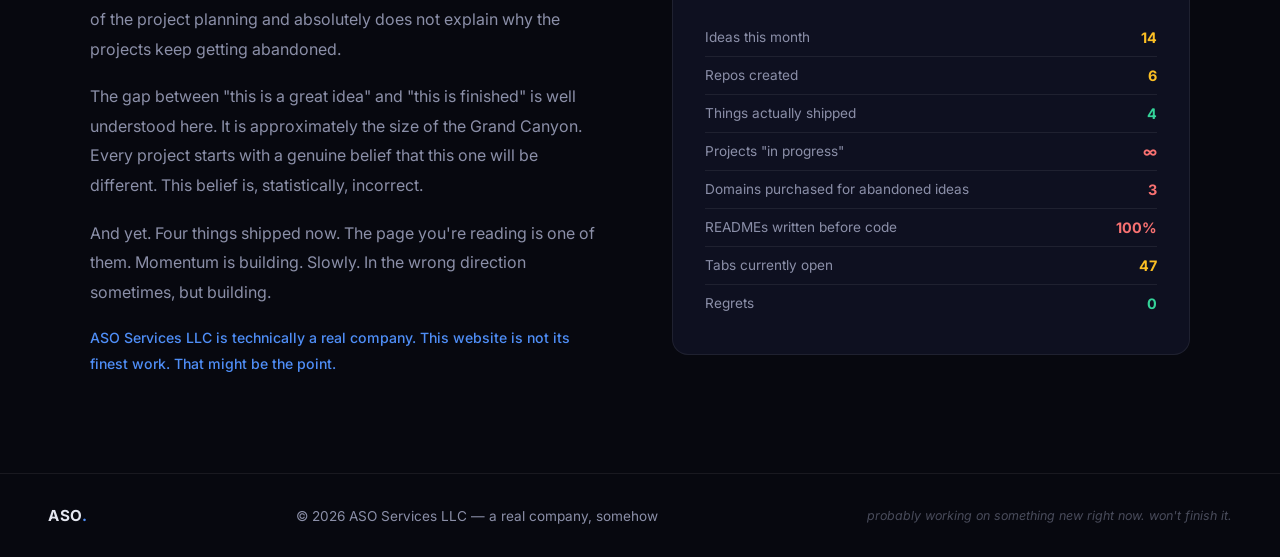
==== commit 1d9a1783: "Add Sami Supreme game + feature it on the home page" ====
--- a/index.html
+++ b/index.html
@@ -512,6 +512,14 @@
           Open it →
         </a>
       </div>
+      <div class="project-card">
+        <div class="project-icon">⚾</div>
+        <h3>Sami Supreme</h3>
+        <p>A comedic 16-bit beat-'em-up road trip out of a dead-end Colorado town to Chicago. Play Sami, talk your way past an unreasonable softball team — or fight them — platform across six hand-drawn stages, and face your own twin sisters at the city limits. Branching dialogue, a super meter, full touch controls. The emotional ending actually lands. Even we were surprised.</p>
+        <a href="sami-supreme.html" class="project-link">
+          Open it →
+        </a>
+      </div>
     </div>
 
     <!-- THE VOID -->
@@ -567,7 +575,7 @@
           The gap between "this is a great idea" and "this is finished" is well understood here. It is approximately the size of the Grand Canyon. Every project starts with a genuine belief that this one will be different. This belief is, statistically, incorrect.
         </p>
         <p>
-          And yet. Three things shipped now. The page you're reading is one of them. Momentum is building. Slowly. In the wrong direction sometimes, but building.
+          And yet. Four things shipped now. The page you're reading is one of them. Momentum is building. Slowly. In the wrong direction sometimes, but building.
         </p>
         <p style="color:var(--accent);font-size:0.88rem;font-weight:500;">
           ASO Services LLC is technically a real company. This website is not its finest work. That might be the point.
@@ -578,7 +586,7 @@
         <h3>BY THE NUMBERS</h3>
         <div class="stat-row"><span class="stat-label">Ideas this month</span><span class="stat-val mid">14</span></div>
         <div class="stat-row"><span class="stat-label">Repos created</span><span class="stat-val mid">6</span></div>
-        <div class="stat-row"><span class="stat-label">Things actually shipped</span><span class="stat-val good">3</span></div>
+        <div class="stat-row"><span class="stat-label">Things actually shipped</span><span class="stat-val good">4</span></div>
         <div class="stat-row"><span class="stat-label">Projects "in progress"</span><span class="stat-val bad">∞</span></div>
         <div class="stat-row"><span class="stat-label">Domains purchased for abandoned ideas</span><span class="stat-val bad">3</span></div>
         <div class="stat-row"><span class="stat-label">READMEs written before code</span><span class="stat-val bad">100%</span></div>
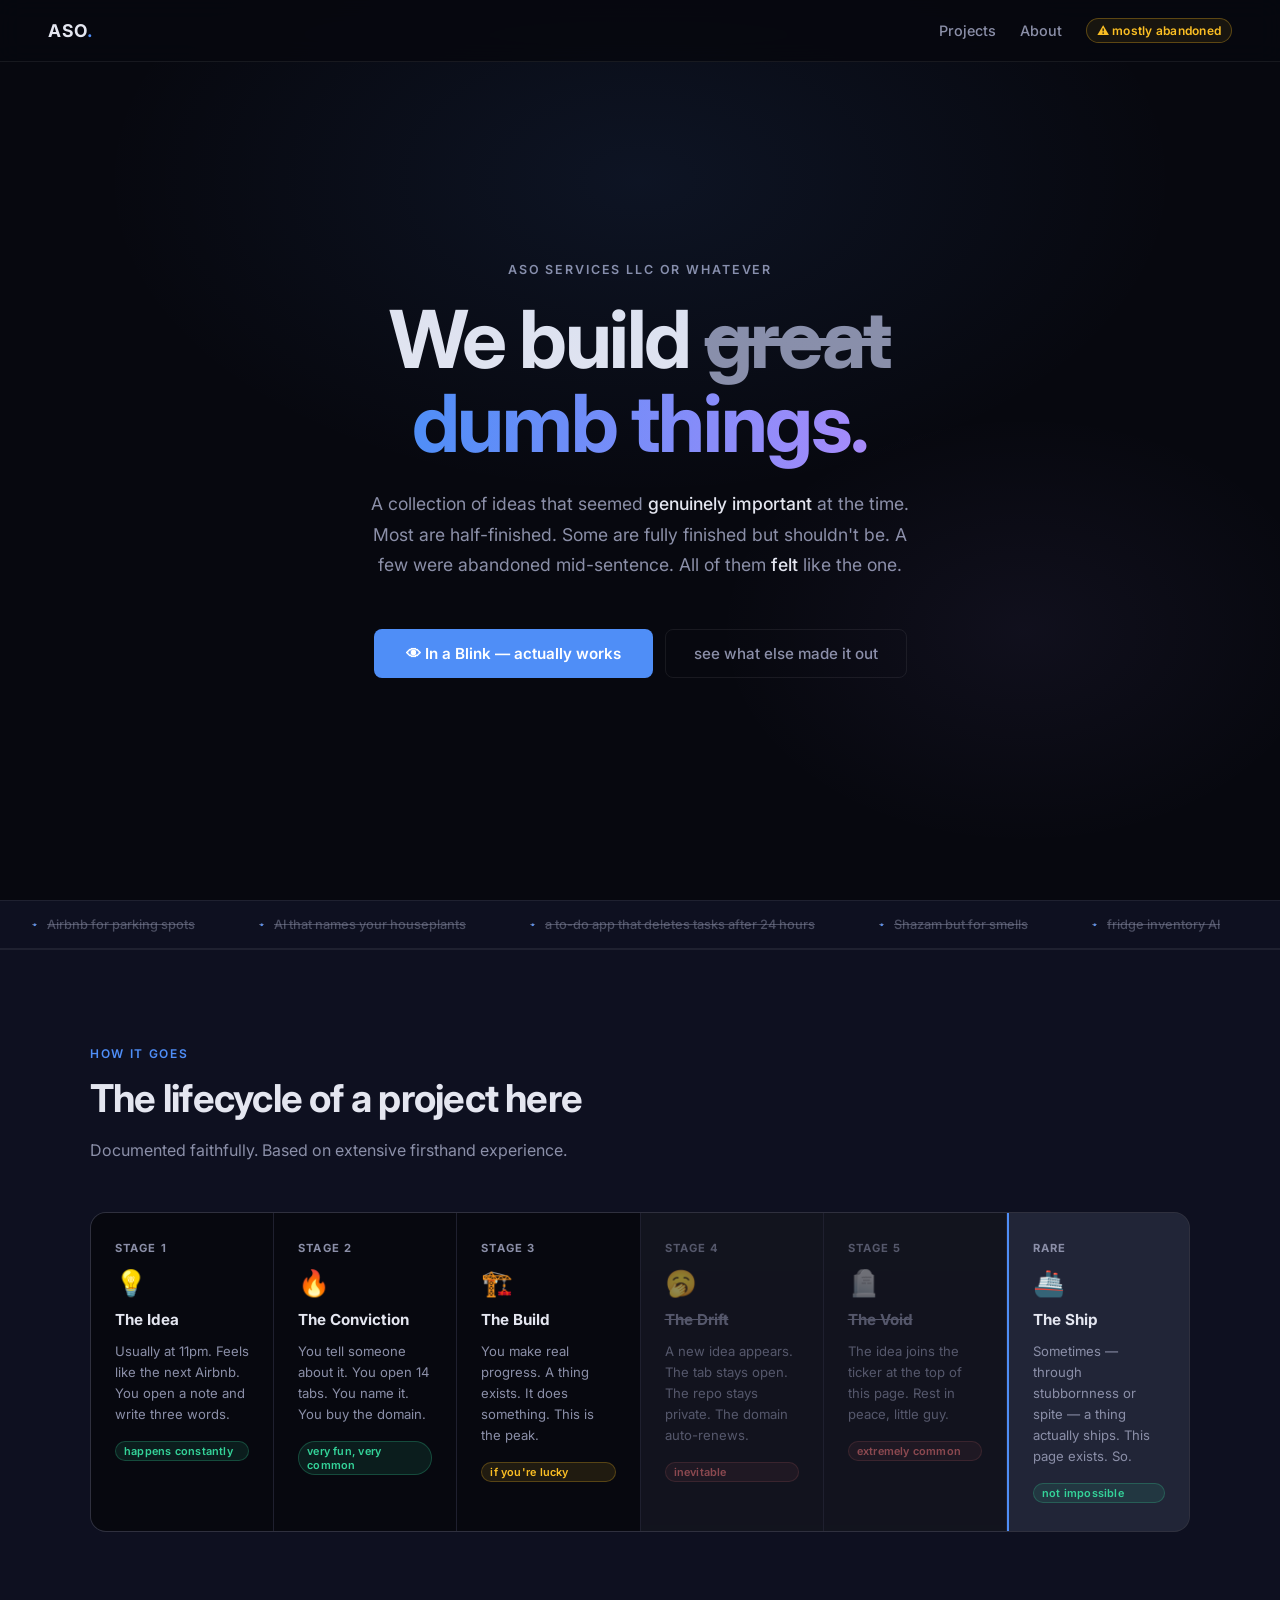
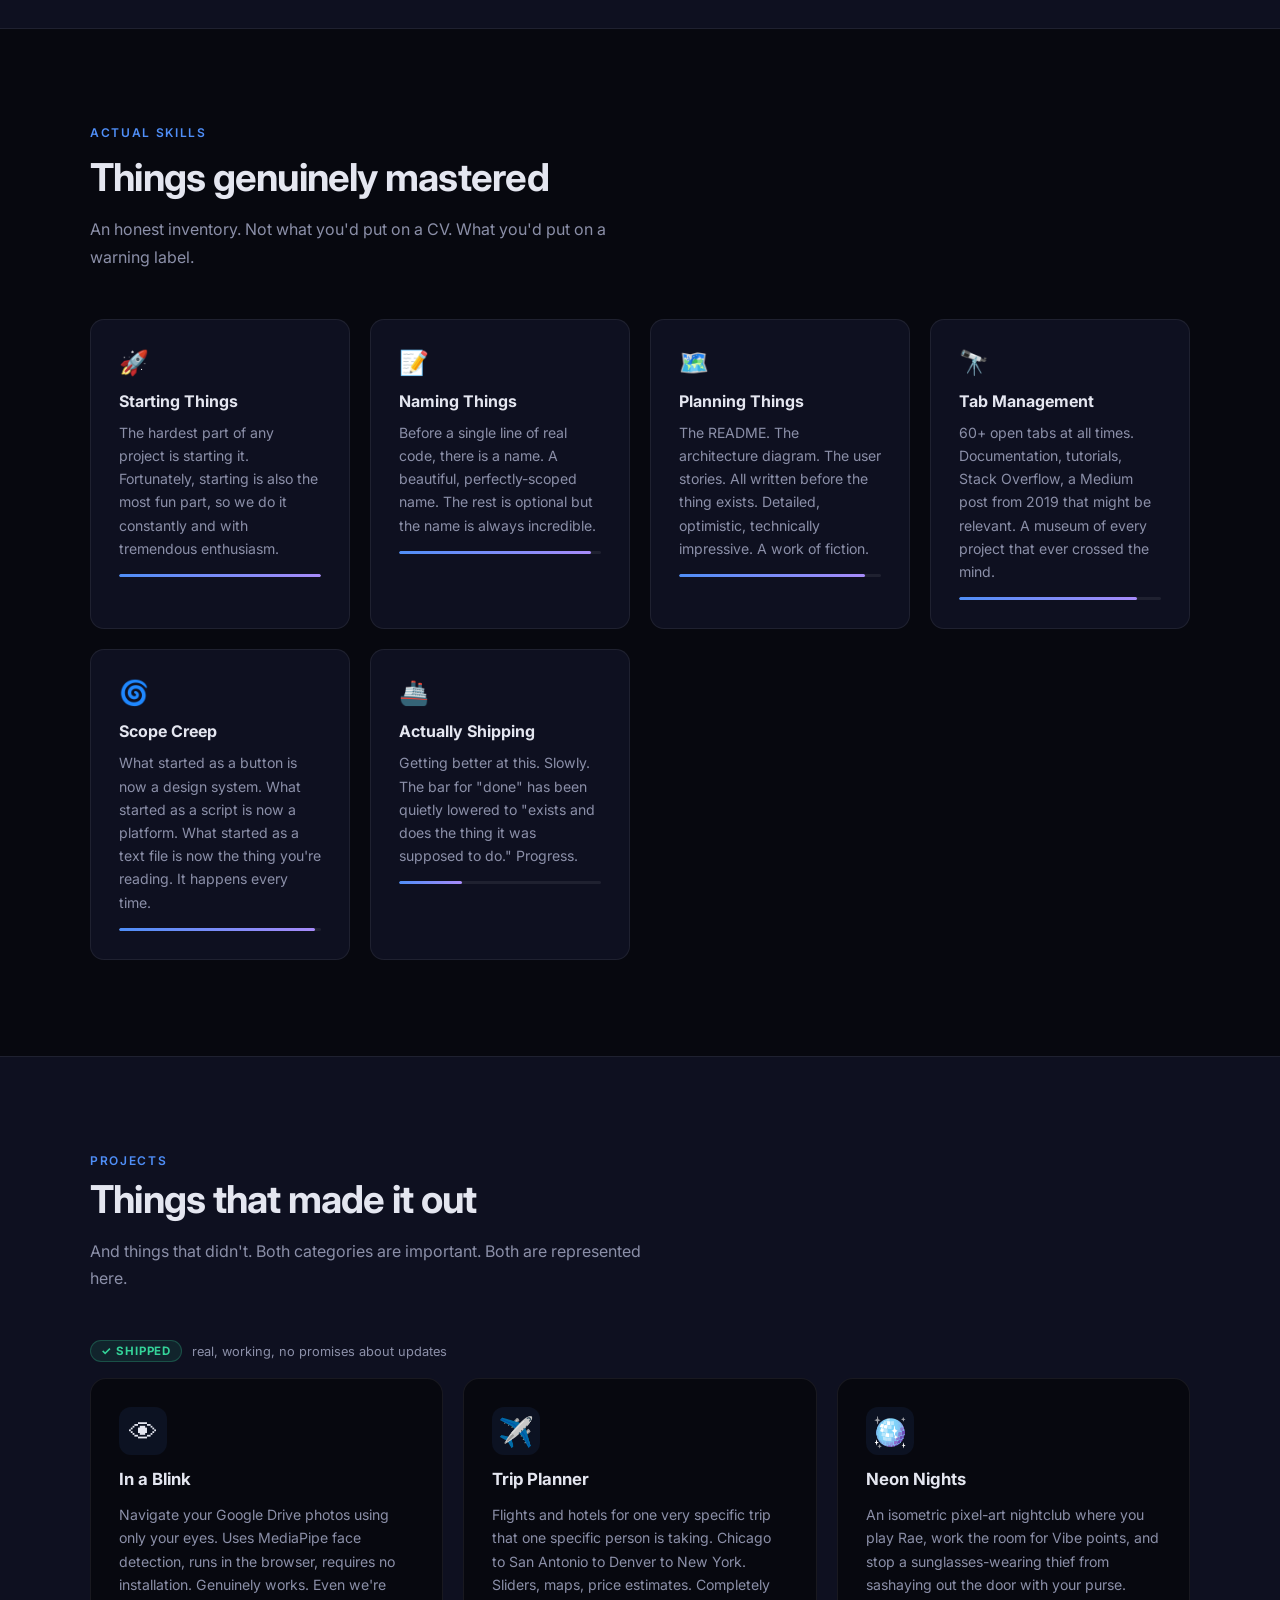
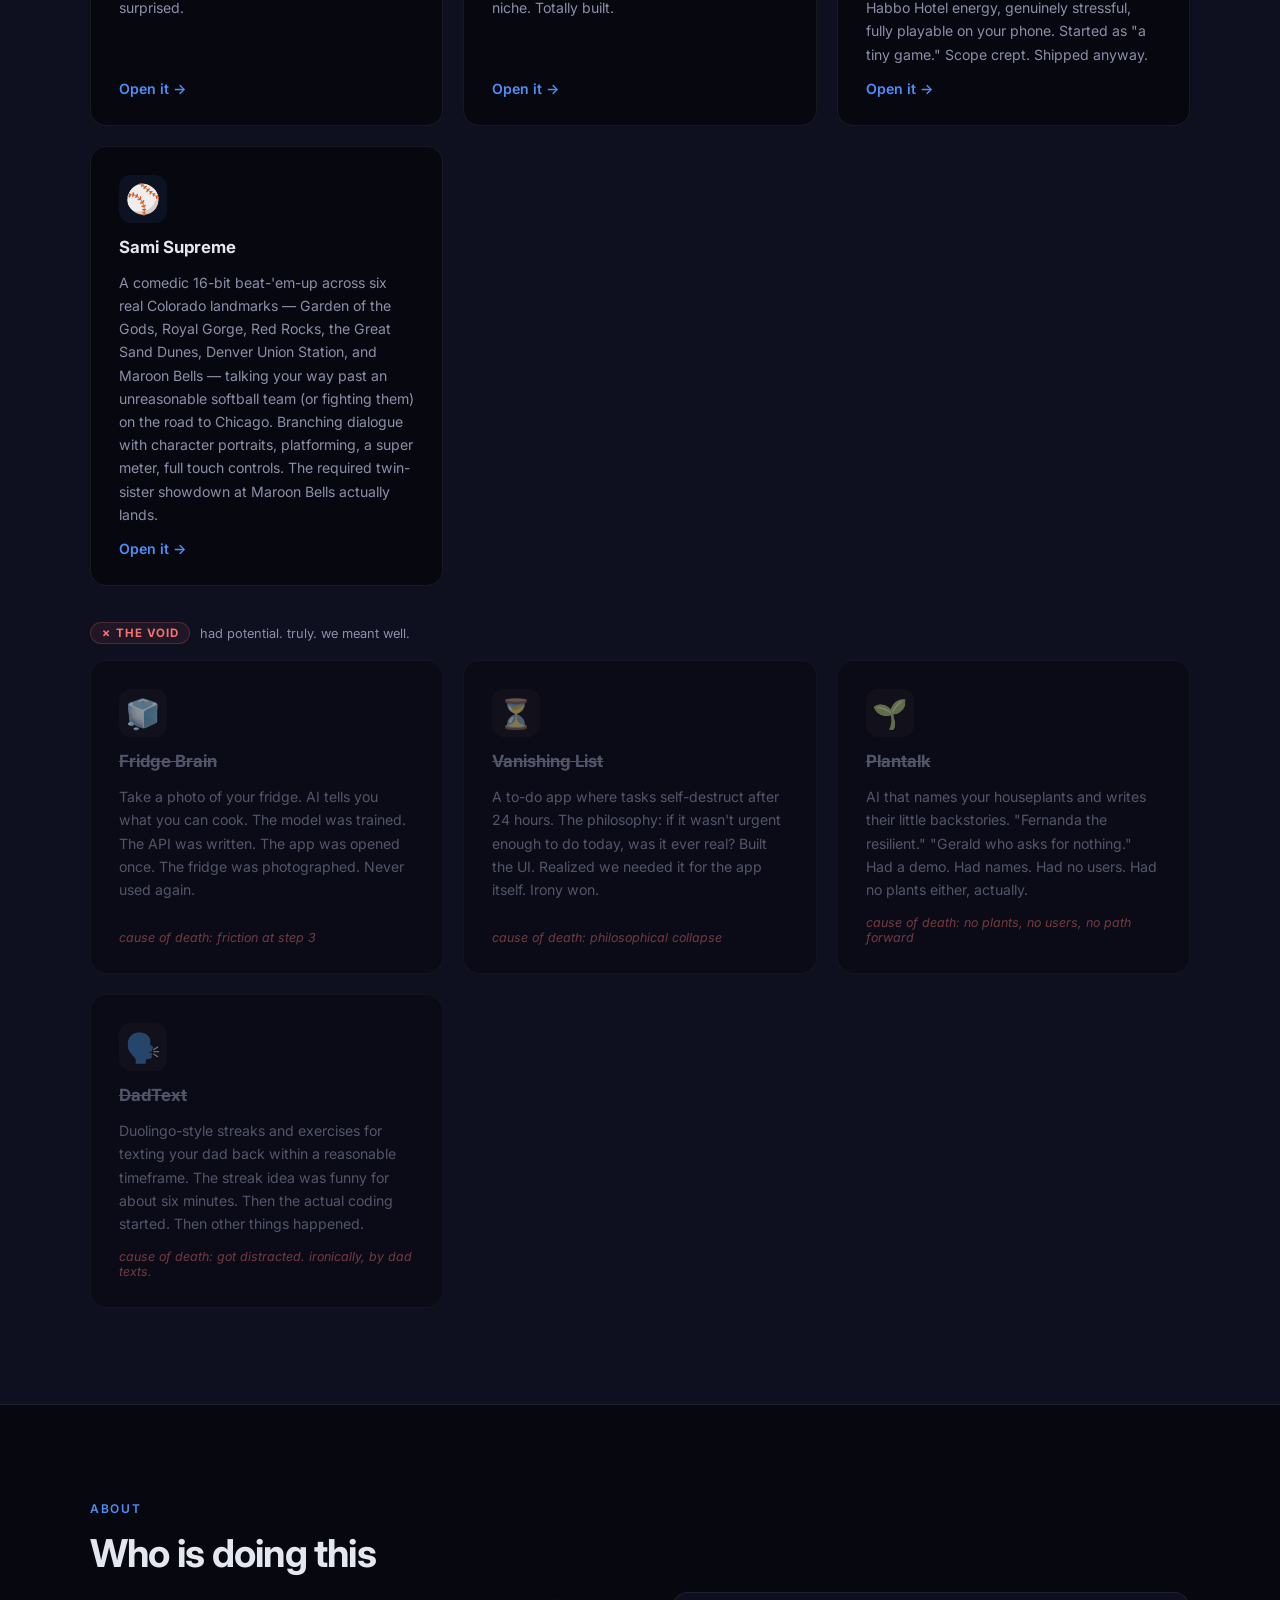
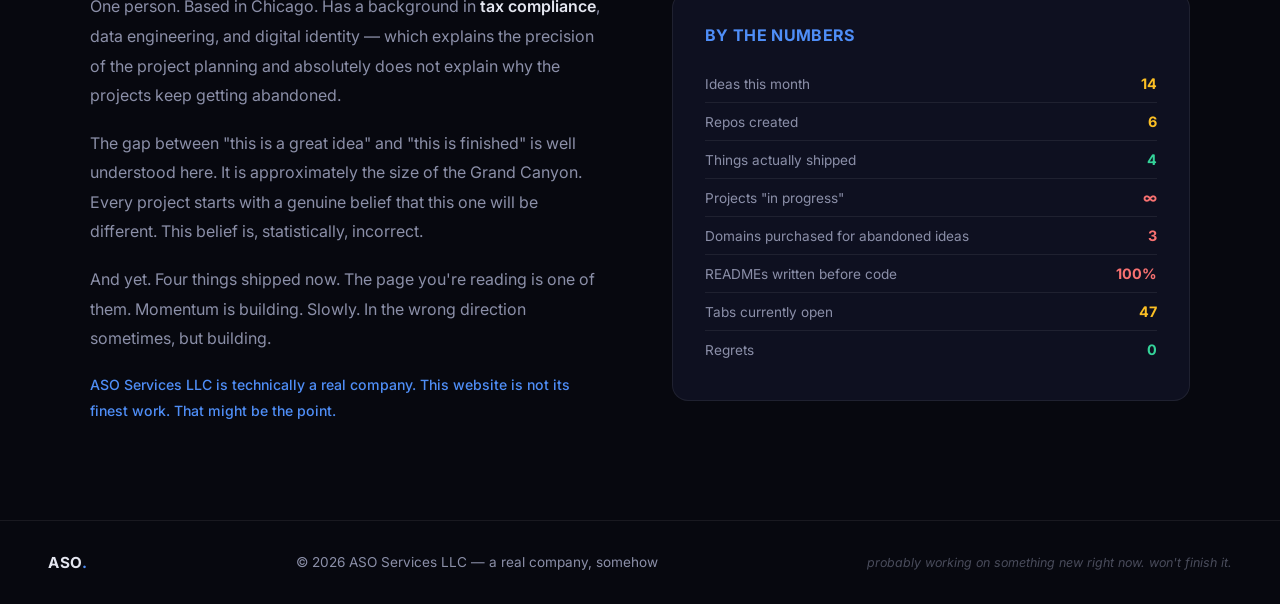
==== commit 720bd137: "Sami Supreme: Colorado-landmark levels, dialogue portraits, mandatory twin fight" ====
--- a/index.html
+++ b/index.html
@@ -515,7 +515,7 @@
       <div class="project-card">
         <div class="project-icon">⚾</div>
         <h3>Sami Supreme</h3>
-        <p>A comedic 16-bit beat-'em-up road trip out of a dead-end Colorado town to Chicago. Play Sami, talk your way past an unreasonable softball team — or fight them — platform across six hand-drawn stages, and face your own twin sisters at the city limits. Branching dialogue, a super meter, full touch controls. The emotional ending actually lands. Even we were surprised.</p>
+        <p>A comedic 16-bit beat-'em-up across six real Colorado landmarks — Garden of the Gods, Royal Gorge, Red Rocks, the Great Sand Dunes, Denver Union Station, and Maroon Bells — talking your way past an unreasonable softball team (or fighting them) on the road to Chicago. Branching dialogue with character portraits, platforming, a super meter, full touch controls. The required twin-sister showdown at Maroon Bells actually lands.</p>
         <a href="sami-supreme.html" class="project-link">
           Open it →
         </a>
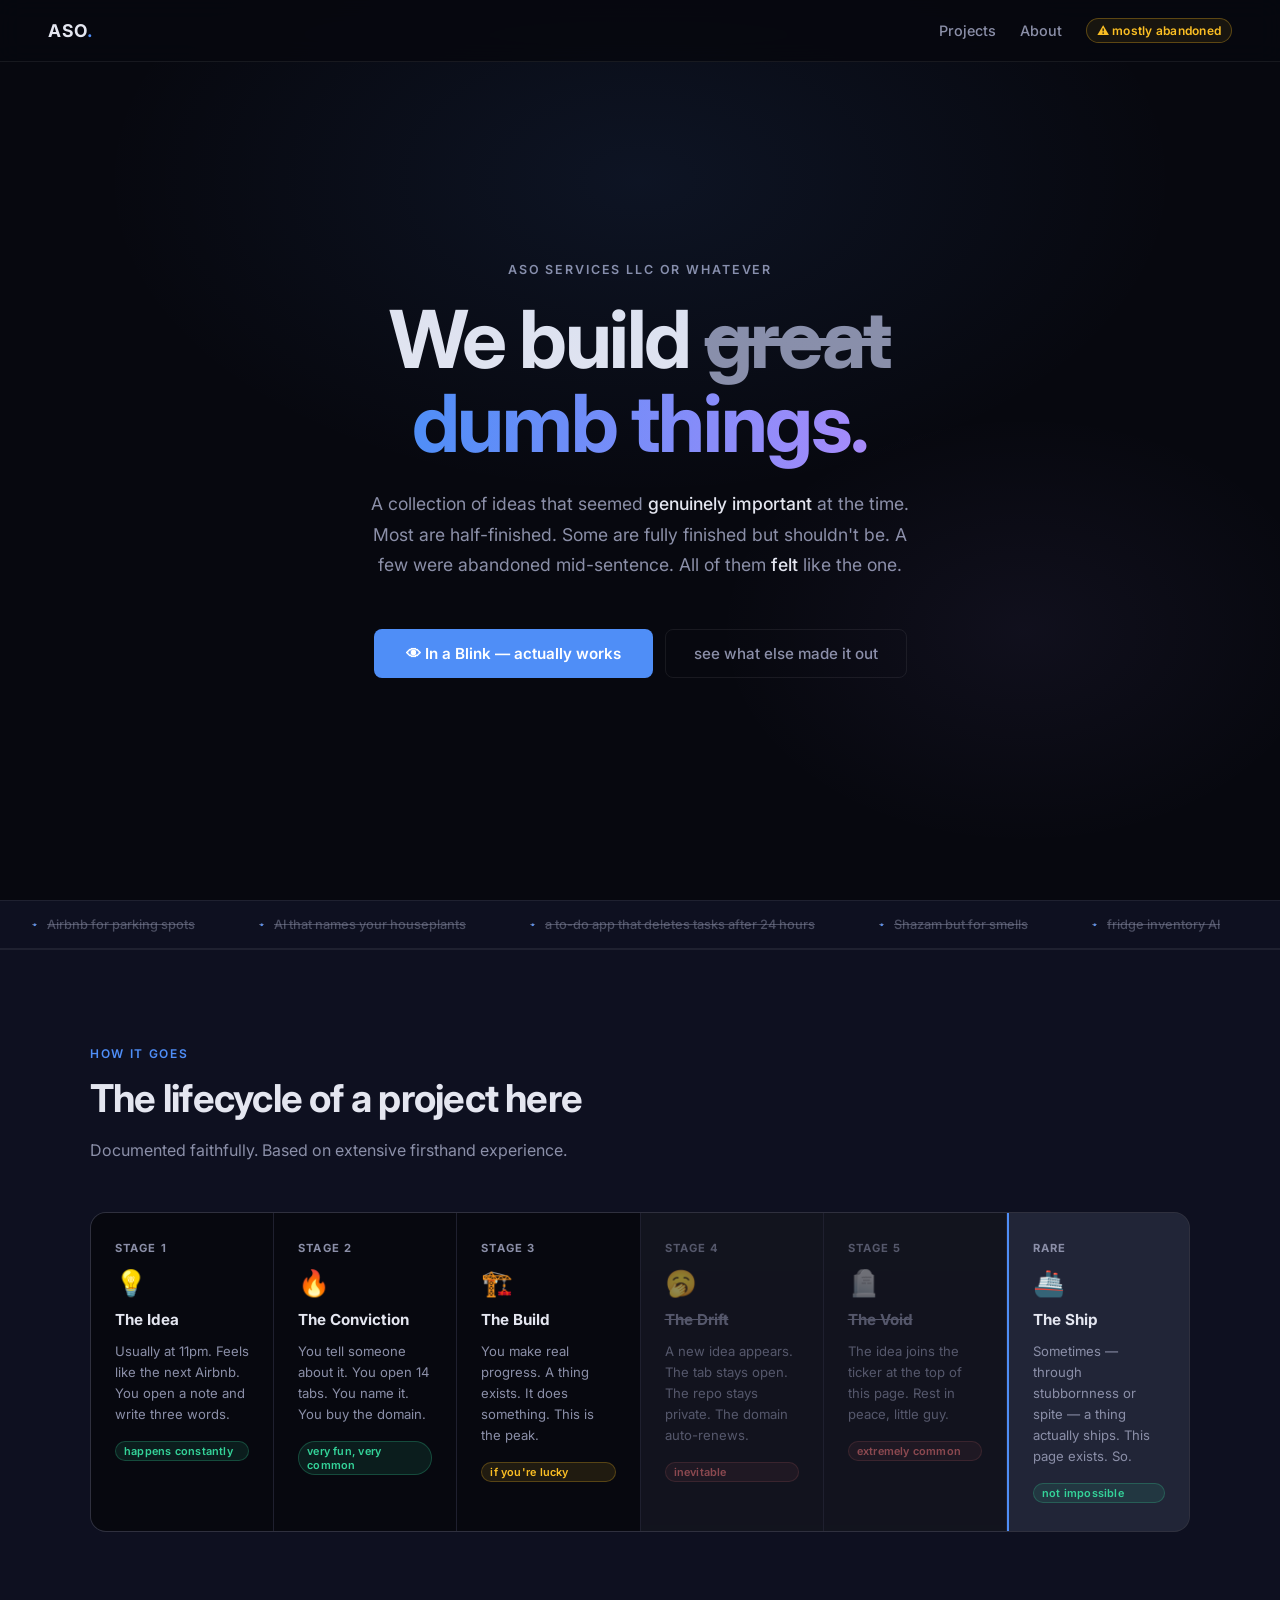
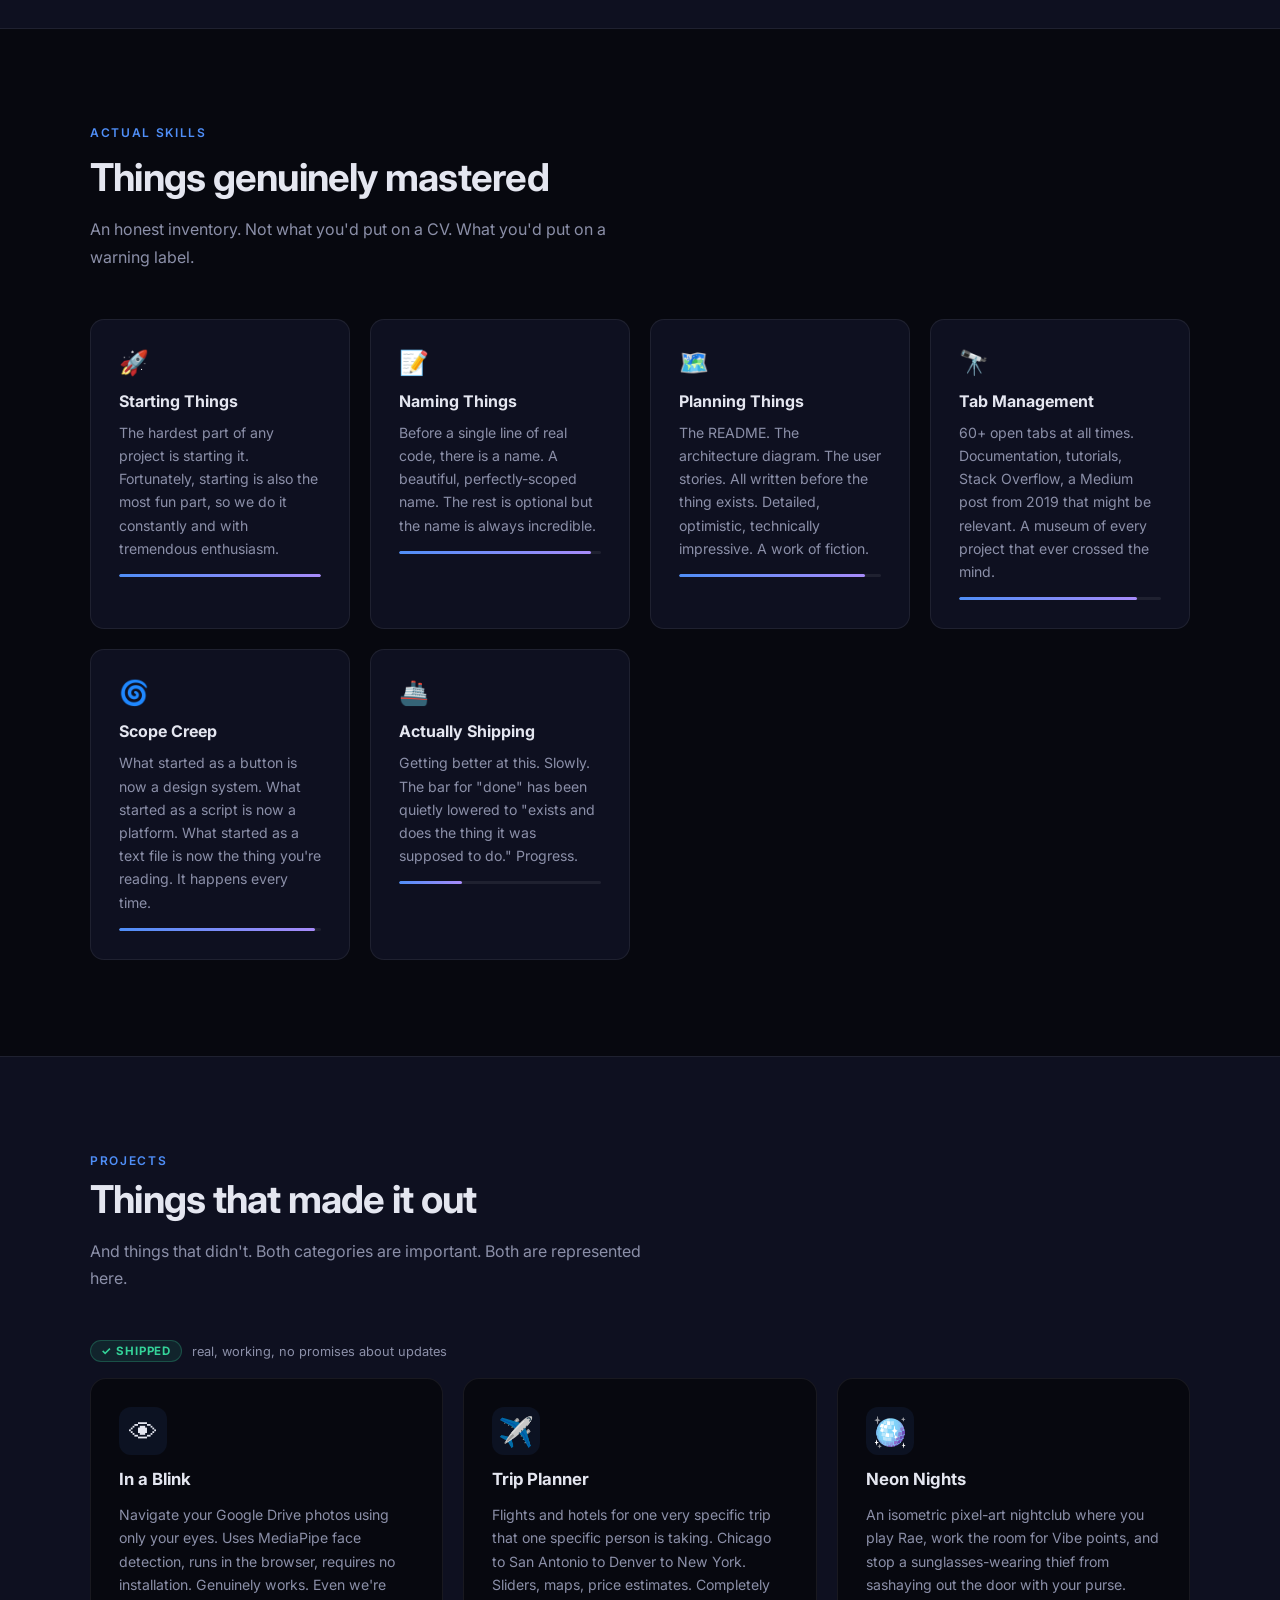
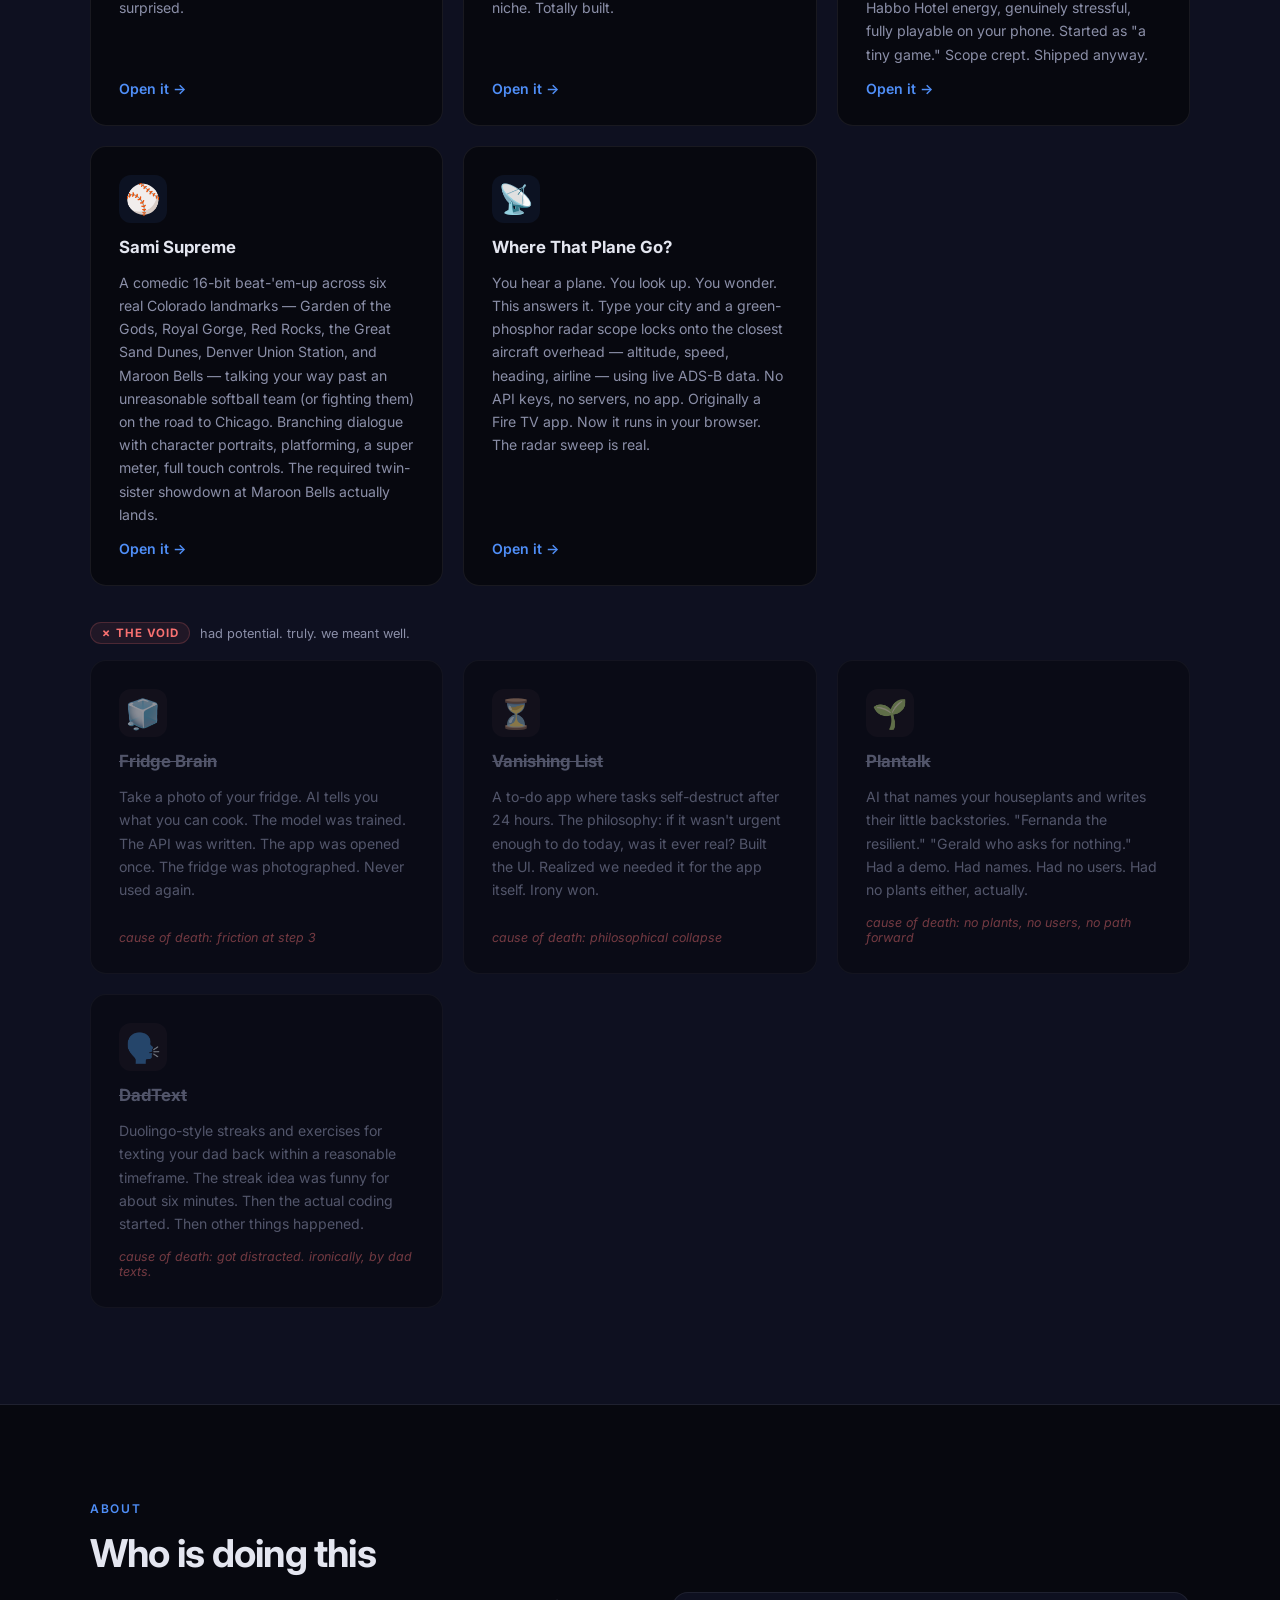
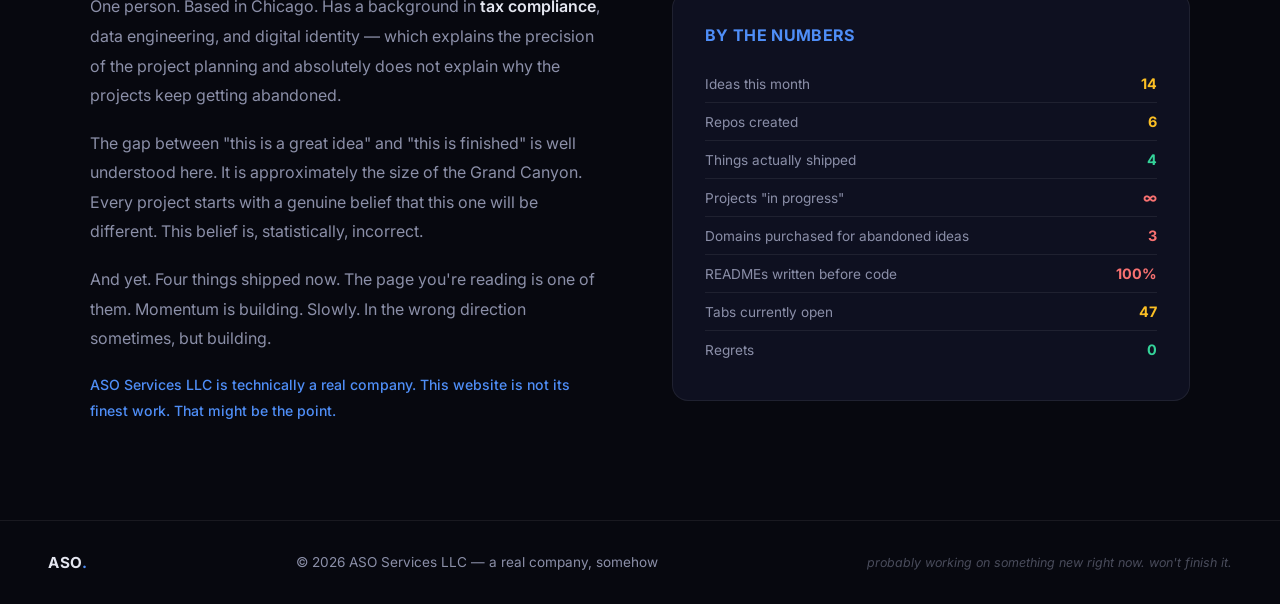
==== commit a7b665b0: "Add 'Where That Plane Go?' — browser ADS-B flight tracker A keyless, serverless web port of the Fire" ====
--- a/index.html
+++ b/index.html
@@ -520,6 +520,14 @@
           Open it →
         </a>
       </div>
+      <div class="project-card">
+        <div class="project-icon">📡</div>
+        <h3>Where That Plane Go?</h3>
+        <p>You hear a plane. You look up. You wonder. This answers it. Type your city and a green-phosphor radar scope locks onto the closest aircraft overhead — altitude, speed, heading, airline — using live ADS-B data. No API keys, no servers, no app. Originally a Fire TV app. Now it runs in your browser. The radar sweep is real.</p>
+        <a href="plane.html" class="project-link">
+          Open it →
+        </a>
+      </div>
     </div>
 
     <!-- THE VOID -->
